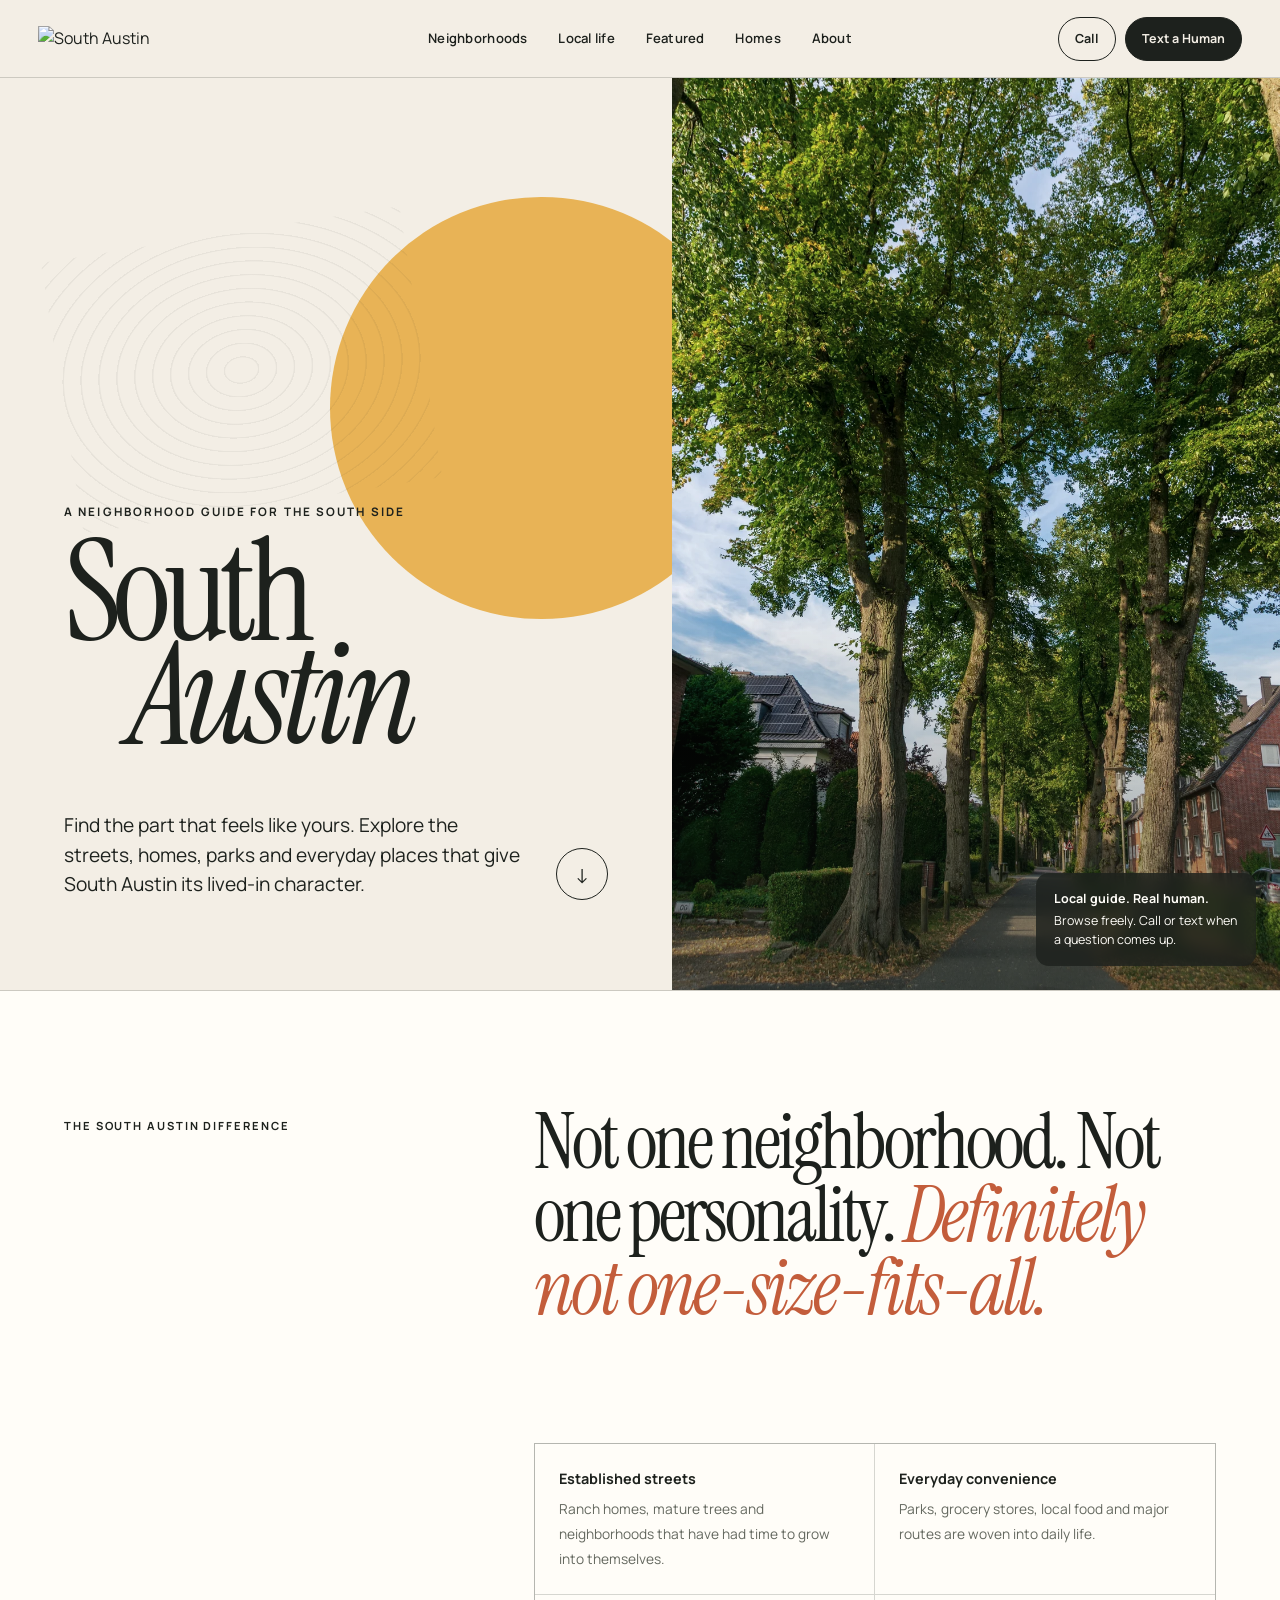
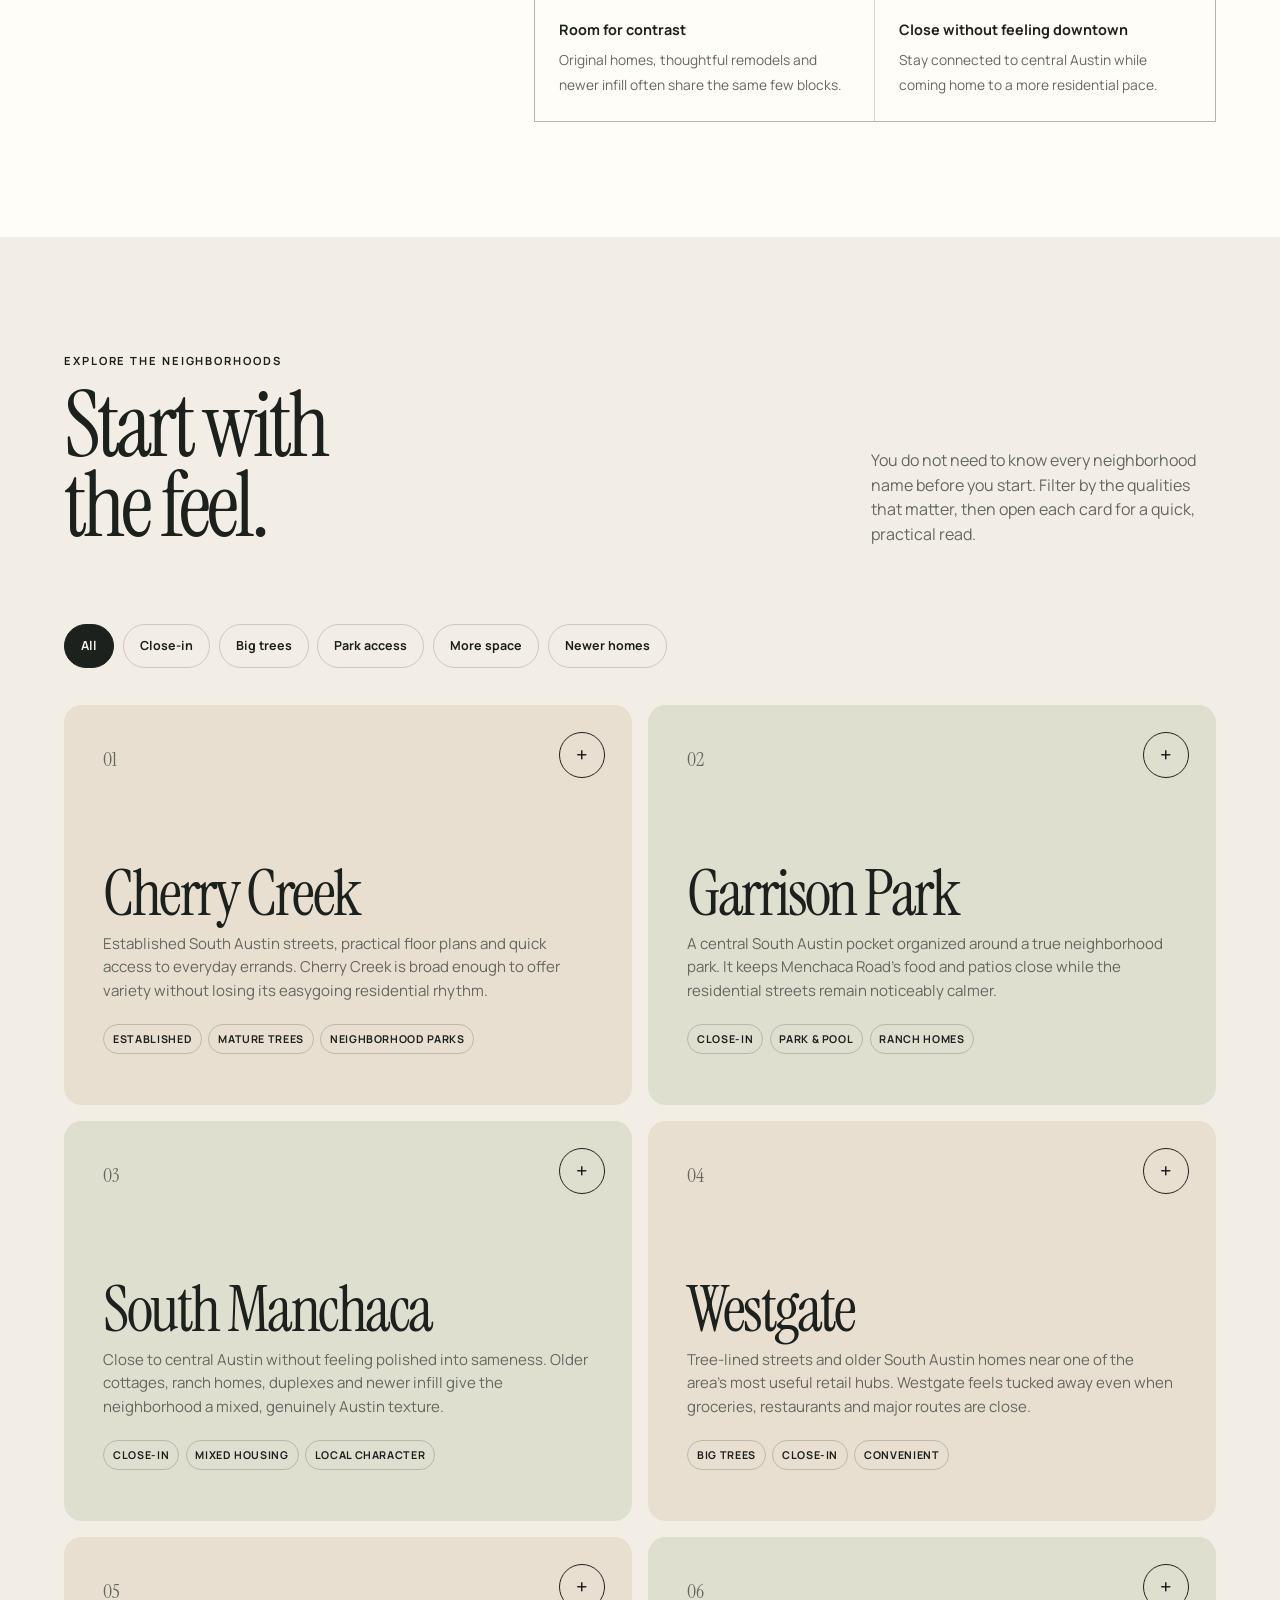
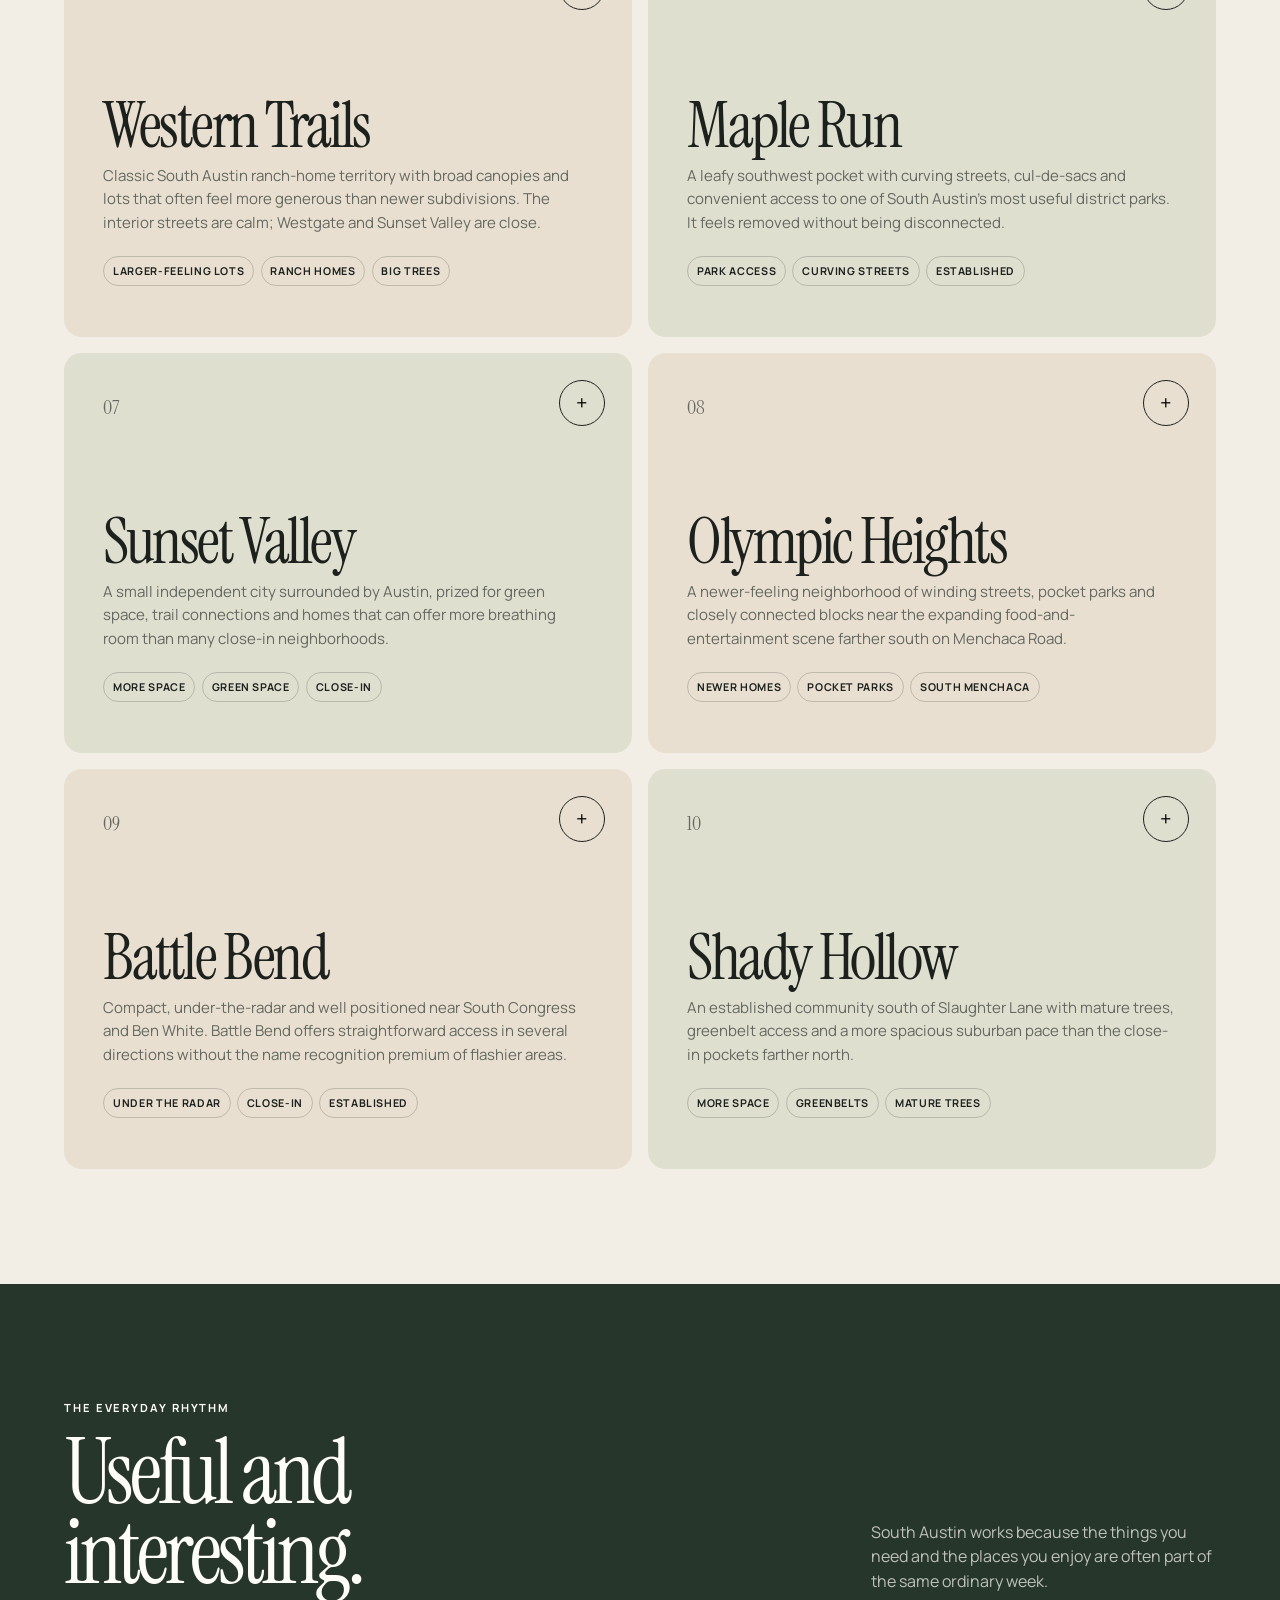
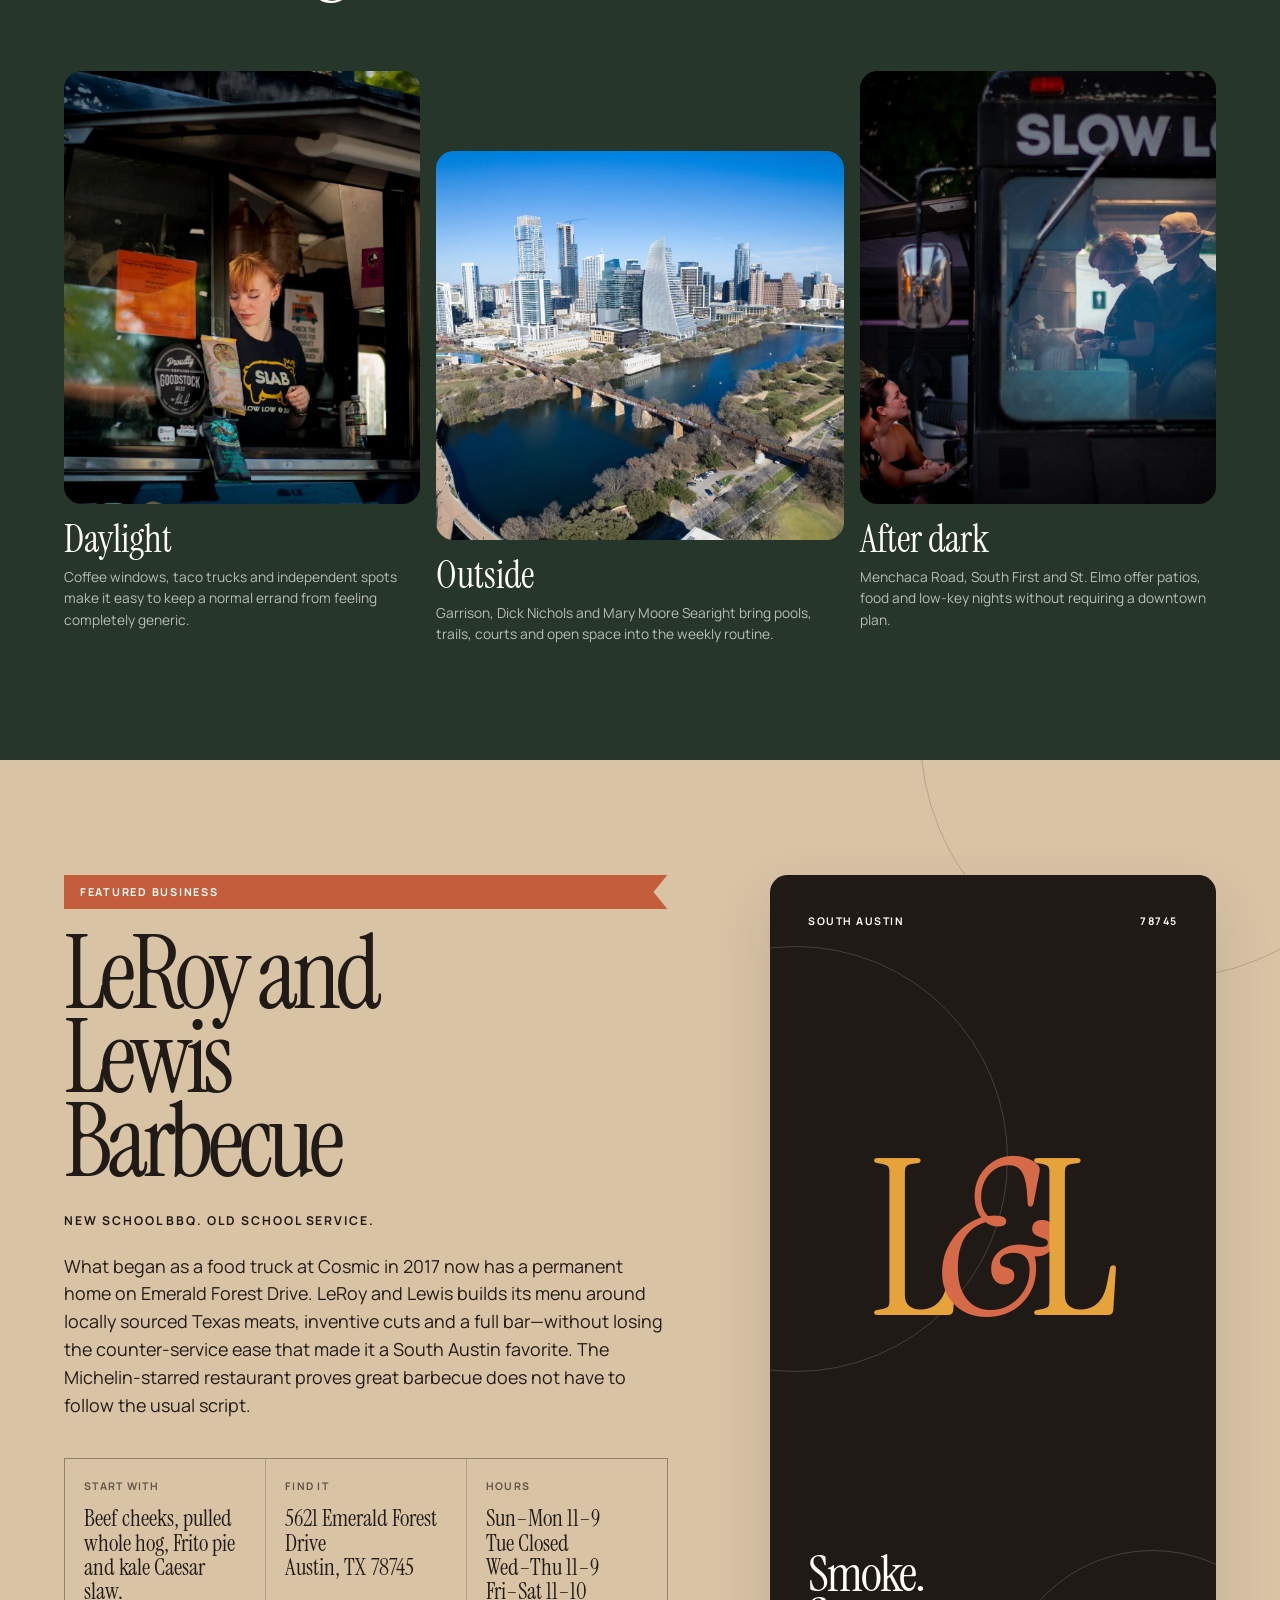
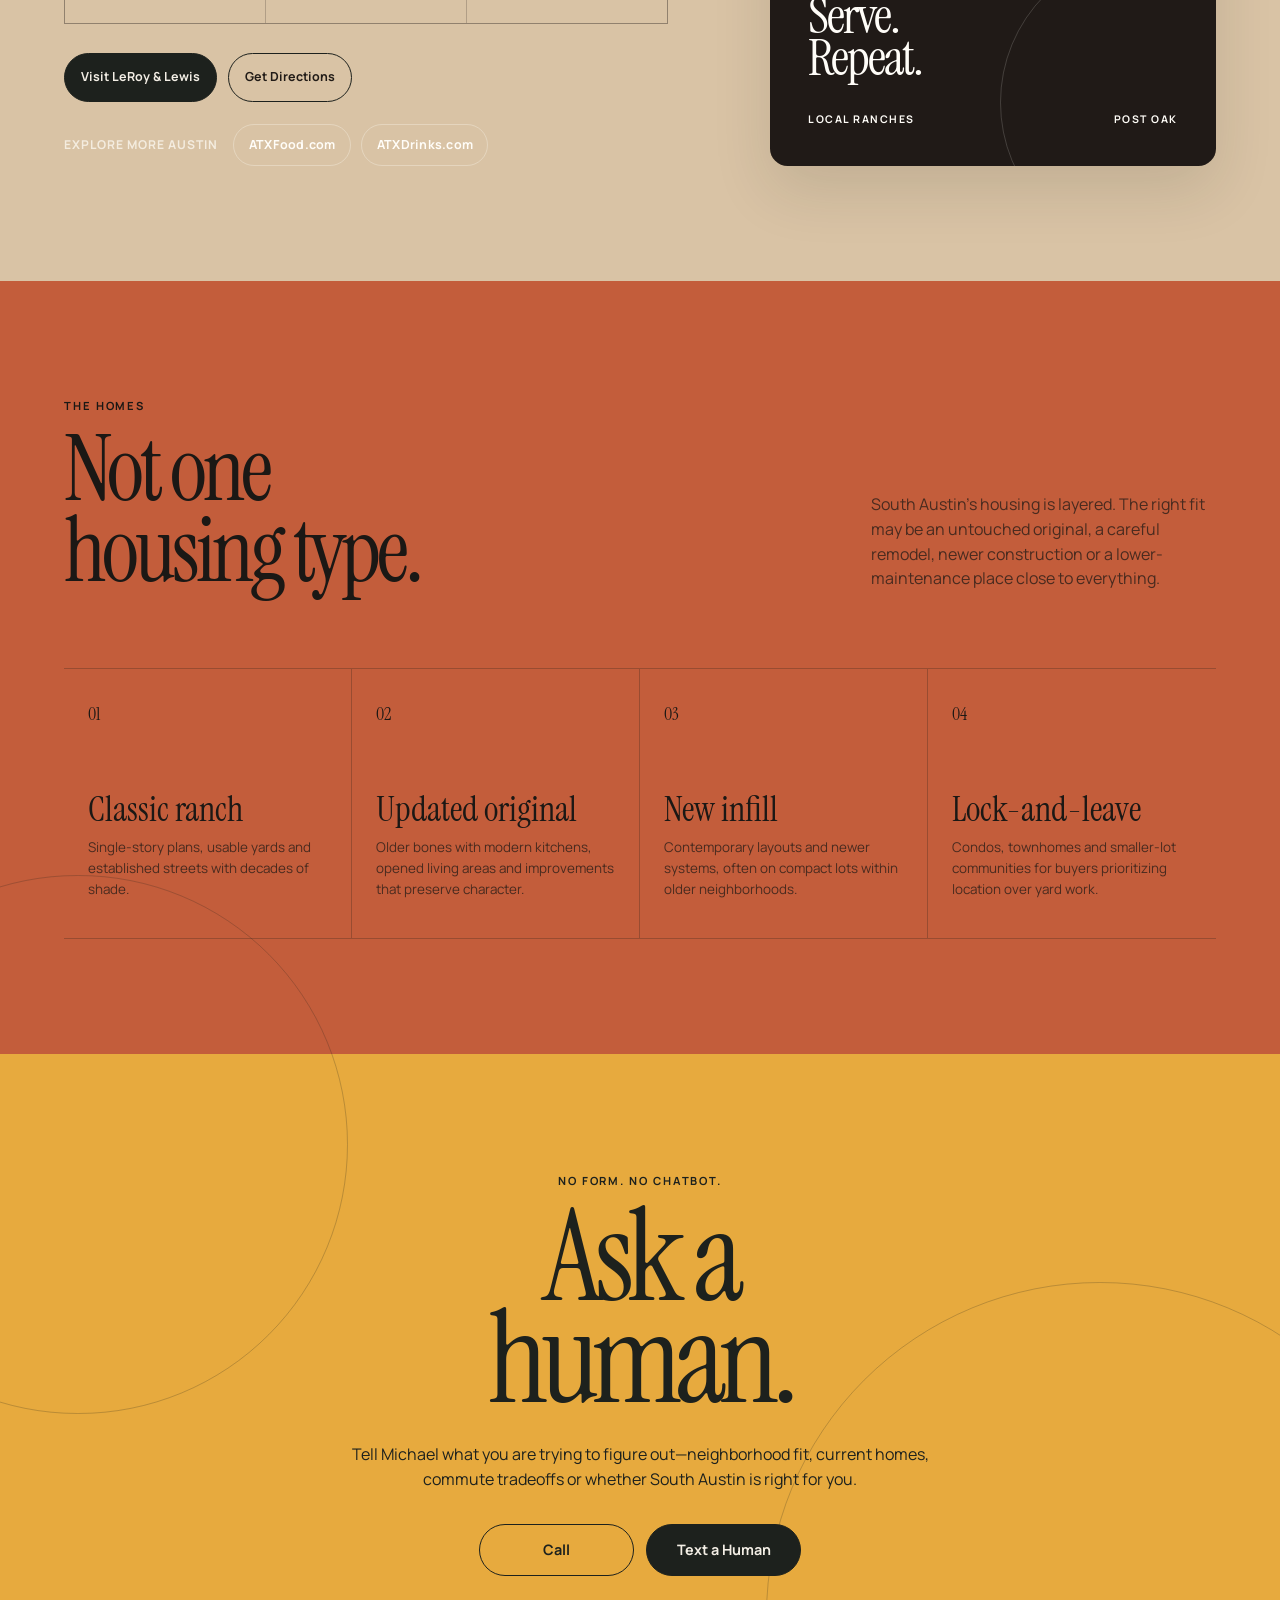
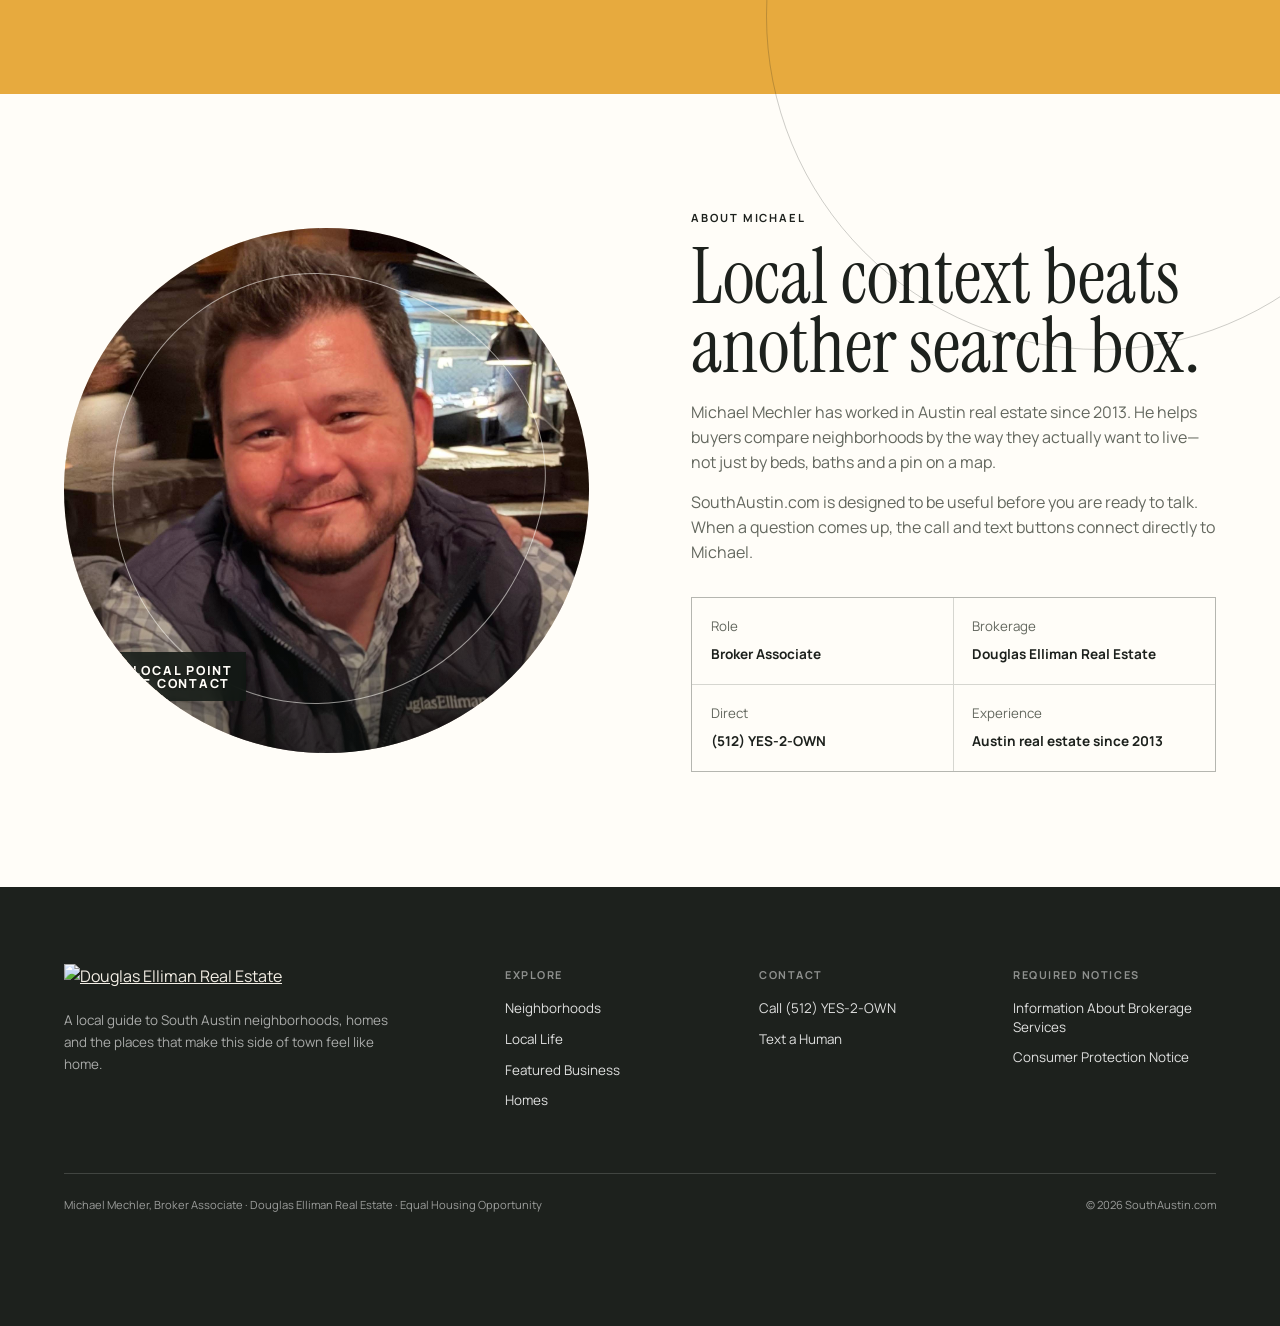
==== index.html @ dfe58096 "Add files via upload" ====
<!doctype html>
<html lang="en">
<head>
  <meta charset="utf-8">
  <meta name="viewport" content="width=device-width, initial-scale=1">
  <title>South Austin Neighborhood Guide | SouthAustin.com</title>
  <meta name="description" content="Explore South Austin neighborhoods, parks, homes and everyday local life. Call or text a real Austin real estate professional—no contact form required.">
  <meta name="theme-color" content="#f3eee5">
  <meta property="og:title" content="South Austin — Find the part that feels like yours">
  <meta property="og:description" content="A local guide to South Austin neighborhoods, homes, parks, patios and everyday places.">
  <meta property="og:type" content="website">
  <meta property="og:url" content="https://southaustin.com/">
  <link rel="preconnect" href="https://fonts.googleapis.com">
  <link rel="preconnect" href="https://fonts.gstatic.com" crossorigin>
  <link href="https://fonts.googleapis.com/css2?family=Instrument+Serif:ital@0;1&family=Manrope:wght@400;500;600;700&display=swap" rel="stylesheet">
  <style>
    :root {
      --paper: #f3eee5;
      --paper-2: #e8dfd1;
      --ink: #1d211d;
      --muted: #64685f;
      --sage: #566753;
      --sage-dark: #26362b;
      --clay: #c35d3b;
      --sun: #e7aa3e;
      --line: rgba(29, 33, 29, .18);
      --white: #fffdf8;
      --serif: "Instrument Serif", Georgia, serif;
      --sans: "Manrope", Arial, sans-serif;
      --radius: 1.1rem;
      --shadow: 0 24px 60px rgba(25, 30, 24, .12);
    }

    * { box-sizing: border-box; }
    html { scroll-behavior: smooth; }
    body {
      margin: 0;
      color: var(--ink);
      background: var(--paper);
      font-family: var(--sans);
      line-height: 1.55;
      -webkit-font-smoothing: antialiased;
      text-rendering: optimizeLegibility;
    }
    body.menu-open { overflow: hidden; }
    img { display: block; width: 100%; }
    a { color: inherit; }
    button, a { -webkit-tap-highlight-color: transparent; }
    button { font: inherit; }
    :focus-visible { outline: 3px solid var(--sun); outline-offset: 4px; }

    .skip-link {
      position: fixed;
      left: 1rem;
      top: -4rem;
      z-index: 1000;
      padding: .8rem 1rem;
      background: var(--ink);
      color: white;
      border-radius: .5rem;
      transition: top .2s ease;
    }
    .skip-link:focus { top: 1rem; }

    .site-header {
      position: fixed;
      inset: 0 0 auto 0;
      z-index: 100;
      display: grid;
      grid-template-columns: 1fr auto 1fr;
      align-items: center;
      min-height: 78px;
      padding: 0 clamp(1rem, 3vw, 3rem);
      background: rgba(243, 238, 229, .9);
      border-bottom: 1px solid var(--line);
      backdrop-filter: blur(15px);
    }
    .brand {
      display: inline-flex;
      align-items: center;
      width: max-content;
      text-decoration: none;
    }
    .brand-logo {
      display: block;
      width: clamp(145px, 14vw, 205px);
      height: auto;
      object-fit: contain;
    }
    .main-nav {
      display: flex;
      gap: clamp(1.1rem, 2.4vw, 2.4rem);
      justify-content: center;
    }
    .main-nav a {
      font-size: .82rem;
      font-weight: 600;
      text-decoration: none;
      letter-spacing: .02em;
      position: relative;
    }
    .main-nav a::after {
      content: "";
      position: absolute;
      left: 0;
      right: 100%;
      bottom: -.38rem;
      height: 1px;
      background: currentColor;
      transition: right .25s ease;
    }
    .main-nav a:hover::after { right: 0; }
    .header-actions {
      display: flex;
      justify-content: flex-end;
      gap: .55rem;
    }
    .action-link {
      display: inline-flex;
      align-items: center;
      justify-content: center;
      min-height: 44px;
      padding: .68rem 1rem;
      border: 1px solid var(--ink);
      border-radius: 999px;
      text-decoration: none;
      font-size: .78rem;
      font-weight: 700;
      white-space: nowrap;
      transition: transform .2s ease, background .2s ease, color .2s ease;
    }
    .action-link:hover { transform: translateY(-2px); }
    .action-link.primary { background: var(--ink); color: var(--paper); }
    .action-link.primary:hover { background: var(--sage-dark); }
    .menu-toggle {
      display: none;
      width: 46px;
      height: 46px;
      padding: 0;
      border: 1px solid var(--line);
      border-radius: 50%;
      background: transparent;
      cursor: pointer;
    }
    .menu-toggle span,
    .menu-toggle span::before,
    .menu-toggle span::after {
      content: "";
      display: block;
      width: 18px;
      height: 1.5px;
      background: var(--ink);
      margin: auto;
      transition: transform .25s ease, opacity .25s ease;
    }
    .menu-toggle span::before { transform: translateY(-6px); }
    .menu-toggle span::after { transform: translateY(4.5px); }
    .menu-toggle[aria-expanded="true"] span { background: transparent; }
    .menu-toggle[aria-expanded="true"] span::before { transform: translateY(0) rotate(45deg); }
    .menu-toggle[aria-expanded="true"] span::after { transform: translateY(-1.5px) rotate(-45deg); }

    main { overflow: clip; }
    .hero {
      min-height: 100vh;
      padding-top: 78px;
      display: grid;
      grid-template-columns: minmax(0, 1.05fr) minmax(360px, .95fr);
      border-bottom: 1px solid var(--line);
    }
    .hero-copy {
      position: relative;
      display: flex;
      flex-direction: column;
      justify-content: flex-end;
      padding: clamp(7rem, 13vh, 10rem) clamp(1.25rem, 5vw, 6.5rem) clamp(3rem, 7vw, 6rem);
      isolation: isolate;
    }
    .hero-copy::before {
      content: "";
      position: absolute;
      z-index: -1;
      width: clamp(240px, 33vw, 500px);
      aspect-ratio: 1;
      border-radius: 50%;
      background: var(--sun);
      opacity: .85;
      top: 13%;
      right: -12%;
    }
    .hero-copy::after {
      content: "";
      position: absolute;
      z-index: -1;
      inset: 17% auto auto 9%;
      width: 54%;
      height: 30%;
      background-image: repeating-radial-gradient(ellipse at 50% 50%, transparent 0 16px, rgba(29,33,29,.12) 17px 18px);
      opacity: .45;
      transform: rotate(-9deg);
    }
    .eyebrow {
      margin: 0 0 1.3rem;
      font-size: .73rem;
      font-weight: 700;
      letter-spacing: .18em;
      text-transform: uppercase;
    }
    .hero h1 {
      margin: 0;
      font-family: var(--serif);
      font-size: clamp(5.2rem, 11vw, 11rem);
      font-weight: 400;
      line-height: .73;
      letter-spacing: -.055em;
      max-width: 7ch;
    }
    .hero h1 em {
      display: block;
      font-weight: 400;
      margin-left: .46em;
    }
    .hero-intro {
      display: grid;
      grid-template-columns: 1fr auto;
      gap: 2rem;
      align-items: end;
      margin-top: clamp(3rem, 7vh, 5.5rem);
      max-width: 720px;
    }
    .hero-intro p {
      margin: 0;
      max-width: 520px;
      font-size: clamp(1rem, 1.5vw, 1.22rem);
    }
    .scroll-cue {
      width: 52px;
      aspect-ratio: 1;
      border: 1px solid var(--ink);
      border-radius: 50%;
      display: grid;
      place-items: center;
      text-decoration: none;
      font-size: 1.25rem;
      transition: transform .2s ease, background .2s ease;
    }
    .scroll-cue:hover { transform: translateY(4px); background: var(--white); }
    .hero-image {
      position: relative;
      min-height: 720px;
      overflow: hidden;
      background: var(--sage-dark);
    }
    .hero-image img {
      height: 100%;
      object-fit: cover;
      object-position: center 45%;
      filter: saturate(.78) contrast(1.02);
    }
    .hero-image::after {
      content: "";
      position: absolute;
      inset: 0;
      background: linear-gradient(to top, rgba(16, 25, 18, .45), transparent 45%);
      pointer-events: none;
    }
    .photo-note {
      position: absolute;
      z-index: 2;
      right: 1.5rem;
      bottom: 1.5rem;
      max-width: 220px;
      padding: 1rem 1.15rem;
      color: var(--white);
      background: rgba(29, 33, 29, .8);
      backdrop-filter: blur(8px);
      border-radius: .8rem;
      font-size: .78rem;
    }
    .photo-note strong { display: block; margin-bottom: .15rem; }

    .section {
      padding: clamp(5rem, 9vw, 10rem) clamp(1.2rem, 5vw, 6.5rem);
    }
    .section-head {
      display: grid;
      grid-template-columns: minmax(0, 1.35fr) minmax(260px, .65fr);
      gap: clamp(2rem, 7vw, 8rem);
      align-items: end;
      margin-bottom: clamp(3rem, 6vw, 5.5rem);
    }
    .section-kicker {
      display: block;
      margin-bottom: 1rem;
      font-size: .7rem;
      font-weight: 700;
      letter-spacing: .17em;
      text-transform: uppercase;
    }
    .section-title {
      margin: 0;
      font-family: var(--serif);
      font-size: clamp(3.5rem, 7vw, 7.3rem);
      font-weight: 400;
      line-height: .9;
      letter-spacing: -.045em;
    }
    .section-copy { margin: 0; max-width: 540px; font-size: 1rem; color: var(--muted); }

    .intro-statement {
      display: grid;
      grid-template-columns: minmax(0, .7fr) minmax(0, 1.3fr);
      gap: clamp(2rem, 8vw, 10rem);
      align-items: start;
      background: var(--white);
    }
    .intro-statement .section-kicker { position: sticky; top: 110px; }
    .intro-statement blockquote {
      margin: 0;
      font-family: var(--serif);
      font-size: clamp(3rem, 6vw, 6.7rem);
      line-height: .95;
      letter-spacing: -.04em;
    }
    .intro-statement blockquote em { color: var(--clay); }
    .intro-detail {
      grid-column: 2;
      display: grid;
      grid-template-columns: repeat(2, minmax(0, 1fr));
      gap: 1px;
      background: var(--line);
      border: 1px solid var(--line);
      margin-top: 1rem;
    }
    .intro-detail div { background: var(--white); padding: 1.5rem; }
    .intro-detail strong { display: block; margin-bottom: .35rem; font-size: .9rem; }
    .intro-detail span { color: var(--muted); font-size: .86rem; }

    .filters {
      display: flex;
      flex-wrap: wrap;
      gap: .55rem;
      margin: 0 0 2.3rem;
    }
    .filter-button {
      border: 1px solid var(--line);
      background: transparent;
      border-radius: 999px;
      padding: .72rem 1rem;
      color: var(--ink);
      font-size: .78rem;
      font-weight: 700;
      cursor: pointer;
      transition: background .2s ease, color .2s ease, border-color .2s ease;
    }
    .filter-button:hover,
    .filter-button.is-active { background: var(--ink); color: var(--paper); border-color: var(--ink); }

    .neighborhood-grid {
      display: grid;
      grid-template-columns: repeat(2, minmax(0, 1fr));
      gap: 1rem;
    }
    .neighborhood-card {
      position: relative;
      min-height: 400px;
      padding: clamp(1.6rem, 3vw, 2.8rem);
      background: var(--paper-2);
      border: 1px solid transparent;
      border-radius: var(--radius);
      transition: transform .25s ease, box-shadow .25s ease, opacity .25s ease;
      overflow: hidden;
    }
    .neighborhood-card:nth-child(4n + 2),
    .neighborhood-card:nth-child(4n + 3) { background: #dfdfd0; }
    .neighborhood-card:hover { transform: translateY(-4px); box-shadow: var(--shadow); }
    .neighborhood-card[hidden] { display: none; }
    .card-number {
      font-family: var(--serif);
      font-size: 1.25rem;
      color: var(--muted);
    }
    .card-title {
      margin: clamp(3.5rem, 7vw, 6.5rem) 0 .6rem;
      font-family: var(--serif);
      font-size: clamp(2.8rem, 5vw, 5.2rem);
      font-weight: 400;
      line-height: .9;
      letter-spacing: -.04em;
    }
    .card-deck { margin: 0; max-width: 560px; color: var(--muted); font-size: .94rem; }
    .card-tags {
      display: flex;
      flex-wrap: wrap;
      gap: .4rem;
      margin-top: 1.4rem;
    }
    .card-tag {
      display: inline-block;
      padding: .35rem .55rem;
      border: 1px solid rgba(29,33,29,.2);
      border-radius: 999px;
      font-size: .67rem;
      font-weight: 700;
      text-transform: uppercase;
      letter-spacing: .06em;
    }
    .card-toggle {
      position: absolute;
      top: 1.6rem;
      right: 1.6rem;
      width: 46px;
      height: 46px;
      border: 1px solid var(--ink);
      border-radius: 50%;
      background: transparent;
      cursor: pointer;
      font-size: 1.25rem;
      transition: transform .25s ease, background .2s ease, color .2s ease;
    }
    .card-toggle:hover { background: var(--ink); color: var(--paper); }
    .neighborhood-card.is-open .card-toggle { transform: rotate(45deg); }
    .card-details {
      display: grid;
      grid-template-rows: 0fr;
      transition: grid-template-rows .35s ease;
    }
    .neighborhood-card.is-open .card-details { grid-template-rows: 1fr; }
    .card-details-inner { overflow: hidden; }
    .detail-grid {
      display: grid;
      grid-template-columns: repeat(3, 1fr);
      gap: 1rem;
      border-top: 1px solid var(--line);
      margin-top: 1.7rem;
      padding-top: 1.4rem;
    }
    .detail-grid h4 { margin: 0 0 .4rem; font-size: .72rem; letter-spacing: .1em; text-transform: uppercase; }
    .detail-grid p { margin: 0; color: var(--muted); font-size: .82rem; }

    .life-section {
      background: var(--sage-dark);
      color: var(--white);
    }
    .life-section .section-copy { color: rgba(255,253,248,.7); }
    .life-grid {
      display: grid;
      grid-template-columns: 1fr 1.15fr 1fr;
      gap: 1rem;
      align-items: start;
    }
    .life-card { margin: 0; }
    .life-card:nth-child(2) { margin-top: 5rem; }
    .life-image {
      overflow: hidden;
      border-radius: var(--radius);
      aspect-ratio: .82;
      background: #111;
    }
    .life-card:nth-child(2) .life-image { aspect-ratio: 1.05; }
    .life-image img { height: 100%; object-fit: cover; transition: transform .8s cubic-bezier(.2,.8,.2,1); }
    .life-card:hover img { transform: scale(1.035); }
    .life-card figcaption { padding-top: 1rem; }
    .life-card h3 {
      margin: 0 0 .45rem;
      font-family: var(--serif);
      font-size: clamp(2rem, 3vw, 3.3rem);
      font-weight: 400;
      line-height: 1;
    }
    .life-card p { margin: 0; color: rgba(255,253,248,.68); font-size: .86rem; }


    .business-spotlight {
      position: relative;
      overflow: hidden;
      background: #d9c3a5;
      color: #211b17;
    }
    .business-spotlight::before {
      content: "";
      position: absolute;
      width: clamp(260px, 38vw, 560px);
      aspect-ratio: 1;
      right: -10%;
      top: -24%;
      border: 1px solid rgba(33,27,23,.18);
      border-radius: 50%;
      pointer-events: none;
    }
    .spotlight-layout {
      position: relative;
      display: grid;
      grid-template-columns: minmax(0, 1.15fr) minmax(320px, .85fr);
      gap: clamp(3rem, 8vw, 9rem);
      align-items: stretch;
    }
    .spotlight-copy {
      display: flex;
      flex-direction: column;
      justify-content: center;
    }
    .featured-ribbon {
      position: relative;
      display: inline-flex;
      align-items: center;
      min-height: 34px;
      margin-bottom: 1.4rem;
      padding: .55rem 2.2rem .55rem 1rem;
      background: var(--clay);
      color: var(--white);
      clip-path: polygon(0 0, 100% 0, calc(100% - 14px) 50%, 100% 100%, 0 100%);
      font-size: .68rem;
      font-weight: 700;
      letter-spacing: .16em;
      text-transform: uppercase;
    }
    .spotlight-title {
      margin: 0;
      max-width: 8ch;
      font-family: var(--serif);
      font-size: clamp(4.2rem, 8vw, 8.5rem);
      font-weight: 400;
      line-height: .82;
      letter-spacing: -.055em;
    }
    .spotlight-tagline {
      margin: 1.8rem 0 0;
      font-size: .76rem;
      font-weight: 700;
      letter-spacing: .16em;
      text-transform: uppercase;
    }
    .spotlight-description {
      max-width: 690px;
      margin: 1.35rem 0 0;
      font-size: clamp(1rem, 1.4vw, 1.15rem);
    }
    .spotlight-facts {
      display: grid;
      grid-template-columns: repeat(3, minmax(0, 1fr));
      gap: 1px;
      margin-top: 2.4rem;
      border: 1px solid rgba(33,27,23,.22);
      background: rgba(33,27,23,.22);
    }
    .spotlight-fact {
      min-height: 150px;
      padding: 1.2rem;
      background: #d9c3a5;
    }
    .spotlight-fact small {
      display: block;
      margin-bottom: .75rem;
      font-size: .66rem;
      font-weight: 700;
      letter-spacing: .12em;
      text-transform: uppercase;
      opacity: .65;
    }
    .spotlight-fact strong {
      display: block;
      font-family: var(--serif);
      font-size: 1.45rem;
      font-weight: 400;
      line-height: 1.05;
    }
    .spotlight-actions {
      display: flex;
      flex-wrap: wrap;
      gap: .7rem;
      margin-top: 1.8rem;
    }
    .spotlight-actions .action-link { min-height: 49px; }
    .local-guide-links {
      display: flex;
      flex-wrap: wrap;
      align-items: center;
      gap: .65rem 1rem;
      margin: 1.4rem 0 0;
      color: rgba(255,253,248,.7);
      font-size: .76rem;
    }
    .local-guide-links > span {
      font-weight: 700;
      letter-spacing: .08em;
      text-transform: uppercase;
    }
    .local-guide-text-links {
      display: flex;
      flex-wrap: wrap;
      align-items: center;
      gap: .65rem;
    }
    .local-guide-text-links a {
      display: inline-flex;
      align-items: center;
      min-height: 42px;
      padding: .65rem .9rem;
      border: 1px solid rgba(255,253,248,.3);
      border-radius: 999px;
      color: var(--white);
      text-decoration: none;
      font-size: .78rem;
      font-weight: 700;
      letter-spacing: .02em;
      transition: background .2s ease, border-color .2s ease, transform .2s ease;
    }
    .local-guide-text-links a:hover {
      background: rgba(255,253,248,.1);
      border-color: rgba(255,253,248,.65);
      transform: translateY(-2px);
    }
    .spotlight-poster {
      position: relative;
      isolation: isolate;
      min-height: 610px;
      padding: clamp(1.7rem, 3vw, 3rem);
      display: flex;
      flex-direction: column;
      justify-content: space-between;
      overflow: hidden;
      border-radius: var(--radius);
      background: #201a17;
      color: var(--white);
      box-shadow: var(--shadow);
    }
    .spotlight-poster::before,
    .spotlight-poster::after {
      content: "";
      position: absolute;
      z-index: -1;
      border: 1px solid rgba(255,253,248,.16);
      border-radius: 50%;
    }
    .spotlight-poster::before {
      width: 95%;
      aspect-ratio: 1;
      left: -42%;
      top: 8%;
    }
    .spotlight-poster::after {
      width: 68%;
      aspect-ratio: 1;
      right: -20%;
      bottom: -10%;
    }
    .poster-topline,
    .poster-bottomline {
      display: flex;
      justify-content: space-between;
      gap: 1rem;
      font-size: .66rem;
      font-weight: 700;
      letter-spacing: .14em;
      text-transform: uppercase;
    }
    .poster-mark {
      margin: auto 0;
      font-family: var(--serif);
      font-size: clamp(9rem, 17vw, 17rem);
      font-weight: 400;
      line-height: .58;
      letter-spacing: -.1em;
      text-align: center;
      color: #e6a33b;
      transform: translateX(-.04em);
    }
    .poster-mark span { color: #d66a48; font-style: italic; }
    .poster-saying {
      margin: 0;
      font-family: var(--serif);
      font-size: clamp(2.5rem, 4vw, 4.8rem);
      line-height: .82;
      letter-spacing: -.04em;
    }
    .poster-bottomline {
      margin-top: 2rem;
    }

    .homes-section { background: var(--clay); color: #1b1815; }
    .homes-section .section-copy { color: rgba(27,24,21,.72); }
    .home-types {
      display: grid;
      grid-template-columns: repeat(4, minmax(0, 1fr));
      border-top: 1px solid rgba(27,24,21,.25);
      border-bottom: 1px solid rgba(27,24,21,.25);
    }
    .home-type {
      padding: 2rem 1.5rem 2.4rem;
      border-right: 1px solid rgba(27,24,21,.25);
    }
    .home-type:last-child { border-right: 0; }
    .home-type span { font-family: var(--serif); font-size: 1.1rem; }
    .home-type h3 { margin: 4rem 0 .6rem; font-family: var(--serif); font-size: 2.2rem; font-weight: 400; line-height: 1; }
    .home-type p { margin: 0; font-size: .84rem; color: rgba(27,24,21,.72); }

    .contact-panel {
      position: relative;
      background: var(--sun);
      min-height: 640px;
      display: grid;
      place-items: center;
      text-align: center;
      isolation: isolate;
    }
    .contact-panel::before,
    .contact-panel::after {
      content: "";
      position: absolute;
      z-index: -1;
      width: 42vw;
      aspect-ratio: 1;
      border: 1px solid rgba(29,33,29,.22);
      border-radius: 50%;
    }
    .contact-panel::before { left: -15vw; top: -14vw; }
    .contact-panel::after { right: -12vw; bottom: -20vw; width: 52vw; }
    .contact-content { max-width: 900px; padding: 5rem 1.2rem; }
    .contact-content h2 {
      margin: 0;
      font-family: var(--serif);
      font-size: clamp(4.6rem, 10vw, 10rem);
      font-weight: 400;
      line-height: .8;
      letter-spacing: -.055em;
    }
    .contact-content p { max-width: 620px; margin: 2rem auto 0; }
    .contact-actions {
      display: flex;
      justify-content: center;
      flex-wrap: wrap;
      gap: .8rem;
      margin-top: 2rem;
    }
    .contact-actions .action-link { min-width: 155px; min-height: 52px; font-size: .9rem; }

    .about-section {
      display: grid;
      grid-template-columns: 1fr 1fr;
      gap: clamp(3rem, 8vw, 9rem);
      align-items: center;
      background: var(--white);
    }
    .about-name {
      position: relative;
      aspect-ratio: 1;
      overflow: hidden;
      background: var(--paper-2);
      border-radius: 50%;
    }
    .about-name::before {
      content: "";
      position: absolute;
      z-index: 2;
      inset: 9%;
      border: 1px solid rgba(255,253,248,.55);
      border-radius: 46% 54% 52% 48% / 48% 43% 57% 52%;
      transform: rotate(12deg);
      pointer-events: none;
    }
    .about-portrait {
      width: 100%;
      height: 100%;
      object-fit: cover;
      object-position: center top;
    }
    .about-name::after {
      content: "";
      position: absolute;
      inset: 0;
      background: linear-gradient(to top, rgba(17,24,19,.55), transparent 48%);
      pointer-events: none;
    }
    .about-name-label {
      position: absolute;
      z-index: 3;
      left: 10%;
      bottom: 10%;
      display: inline-block;
      padding: .72rem .82rem .68rem;
      color: var(--white);
      background: rgba(17, 24, 19, .86);
      border-left: 3px solid var(--sun);
      box-shadow: 0 8px 24px rgba(0, 0, 0, .22);
      backdrop-filter: blur(8px);
      -webkit-backdrop-filter: blur(8px);
      font-size: clamp(.68rem, 1vw, .78rem);
      font-weight: 800;
      line-height: 1.05;
      letter-spacing: .14em;
      text-transform: uppercase;
      text-shadow: 0 1px 2px rgba(0, 0, 0, .45);
    }
    .about-copy h2 { margin: 0 0 1.2rem; font-family: var(--serif); font-size: clamp(3.2rem, 6vw, 6rem); font-weight: 400; line-height: .9; }
    .about-copy p { max-width: 590px; color: var(--muted); }
    .about-meta {
      display: grid;
      grid-template-columns: repeat(2, minmax(0, 1fr));
      gap: 1px;
      background: var(--line);
      border: 1px solid var(--line);
      margin-top: 2rem;
    }
    .about-meta div { padding: 1.15rem; background: var(--white); }
    .about-meta small { display: block; color: var(--muted); margin-bottom: .25rem; }
    .about-meta strong { font-size: .85rem; }

    .site-footer {
      padding: clamp(3.5rem, 6vw, 6rem) clamp(1.2rem, 5vw, 6.5rem) 7rem;
      background: var(--ink);
      color: var(--paper);
    }
    .footer-main {
      display: grid;
      grid-template-columns: minmax(230px, 1.25fr) repeat(3, minmax(150px, .65fr));
      gap: clamp(2rem, 4vw, 5rem);
      align-items: start;
      padding-bottom: clamp(2.5rem, 5vw, 4rem);
    }
    .footer-brand {
      display: grid;
      gap: 1.25rem;
      align-content: start;
    }
    .footer-logo-link {
      display: inline-flex;
      width: min(245px, 100%);
    }
    .footer-logo {
      width: 100%;
      height: auto;
      object-fit: contain;
    }
    .footer-brand-copy {
      max-width: 330px;
      margin: 0;
      color: rgba(255,255,255,.62);
      font-size: .84rem;
      line-height: 1.65;
    }
    .footer-group h3 {
      margin: .15rem 0 1rem;
      color: rgba(255,255,255,.5);
      font-size: .68rem;
      font-weight: 700;
      letter-spacing: .14em;
      text-transform: uppercase;
    }
    .footer-group nav {
      display: grid;
      gap: .78rem;
    }
    .footer-group a {
      width: fit-content;
      color: rgba(255,255,255,.86);
      text-decoration: none;
      font-size: .84rem;
      line-height: 1.35;
    }
    .footer-group a:hover {
      color: white;
      text-decoration: underline;
      text-underline-offset: .25em;
    }
    .footer-bottom {
      display: flex;
      flex-wrap: wrap;
      justify-content: space-between;
      gap: .8rem 2rem;
      padding-top: 1.35rem;
      border-top: 1px solid rgba(255,255,255,.16);
      color: rgba(255,255,255,.56);
      font-size: .7rem;
      line-height: 1.6;
    }
    .footer-bottom p { margin: 0; }

    .mobile-actions { display: none; }

    @media (max-width: 1050px) {
      .site-header { grid-template-columns: 1fr auto; }
      .main-nav { display: none; }
      .header-actions { margin-left: auto; }
      .hero { grid-template-columns: 1fr 42%; }
      .hero h1 { font-size: clamp(5.5rem, 13vw, 9rem); }
      .life-grid { grid-template-columns: 1fr 1fr; }
      .life-card:nth-child(2) { margin-top: 0; }
      .life-card:last-child { grid-column: 1 / -1; width: 60%; justify-self: center; }
      .spotlight-layout { grid-template-columns: 1fr 40%; gap: 3rem; }
      .spotlight-facts { grid-template-columns: 1fr; }
      .spotlight-fact { min-height: auto; }
      .spotlight-poster { min-height: 540px; }
      .home-types { grid-template-columns: repeat(2, 1fr); }
      .home-type:nth-child(2) { border-right: 0; }
      .home-type:nth-child(-n+2) { border-bottom: 1px solid rgba(27,24,21,.25); }
    }

    @media (max-width: 980px) {
      .footer-main {
        grid-template-columns: repeat(2, minmax(0, 1fr));
      }
      .footer-brand { grid-column: 1 / -1; }
    }

    @media (max-width: 760px) {
      body { padding-bottom: 70px; }
      .site-header {
        min-height: 54px;
        height: 54px;
        padding: 0 .8rem 0 1rem;
      }
      .brand-logo {
        width: auto;
        max-width: 150px;
        max-height: 32px;
      }
      .header-actions { display: none; }
      .menu-toggle {
        display: block;
        width: 40px;
        height: 40px;
      }
      .main-nav {
        display: flex;
        position: fixed;
        z-index: 110;
        inset: 54px 0 0;
        height: calc(100dvh - 54px);
        flex-direction: column;
        justify-content: flex-start;
        align-items: stretch;
        gap: 0;
        padding: 1rem 1.2rem 2rem;
        overflow-y: auto;
        overscroll-behavior: contain;
        background: var(--paper);
        box-shadow: 0 18px 45px rgba(29,33,29,.18);
        transform: translateX(100%);
        visibility: hidden;
        pointer-events: none;
        transition: transform .3s ease, visibility 0s linear .3s;
      }
      .main-nav.is-open {
        transform: translateX(0);
        visibility: visible;
        pointer-events: auto;
        transition: transform .3s ease;
      }
      .main-nav a {
        padding: .95rem 0;
        border-bottom: 1px solid var(--line);
        font-family: var(--serif);
        font-size: clamp(1.9rem, 9vw, 2.35rem);
        line-height: 1;
        font-weight: 400;
      }
      .main-nav a::after { display: none; }
      .hero { display: flex; flex-direction: column; padding-top: 54px; }
      .hero-copy { min-height: 72vh; padding: 7rem 1.2rem 3rem; }
      .hero-copy::before { width: 270px; right: -90px; top: 15%; }
      .hero h1 { font-size: clamp(5.4rem, 24vw, 8rem); }
      .hero-intro { grid-template-columns: 1fr; gap: 1.5rem; }
      .scroll-cue { display: none; }
      .hero-image { min-height: 65vh; }
      .section { padding: 5.5rem 1.2rem; }
      .section-head,
      .intro-statement { grid-template-columns: 1fr; gap: 2rem; }
      .intro-statement .section-kicker { position: static; }
      .intro-detail { grid-column: 1; grid-template-columns: 1fr; }
      .neighborhood-grid { grid-template-columns: 1fr; }
      .neighborhood-card { min-height: 360px; }
      .card-title { margin-top: 4rem; }
      .detail-grid { grid-template-columns: 1fr; }
      .life-grid { grid-template-columns: 1fr; }
      .life-card:last-child { grid-column: auto; width: 100%; }
      .spotlight-layout { grid-template-columns: 1fr; }
      .spotlight-title { max-width: none; }
      .spotlight-poster { min-height: 440px; }
      .spotlight-facts { grid-template-columns: 1fr; }
      .life-image,
      .life-card:nth-child(2) .life-image { aspect-ratio: 1; }
      .home-types { grid-template-columns: 1fr; }
      .home-type { border-right: 0; border-bottom: 1px solid rgba(27,24,21,.25); }
      .home-type:last-child { border-bottom: 0; }
      .contact-panel { min-height: 550px; }
      .about-section { grid-template-columns: 1fr; }
      .footer-main { grid-template-columns: 1fr; gap: 2.2rem; }
      .footer-brand { grid-column: auto; }
      .footer-bottom { flex-direction: column; align-items: flex-start; }
      .local-guide-links { align-items: flex-start; }
      .about-name-label { left: 8%; bottom: 8%; font-size: .68rem; }
      .mobile-actions {
        position: fixed;
        z-index: 120;
        left: 0;
        right: 0;
        bottom: 0;
        display: grid;
        grid-template-columns: .8fr 1.2fr;
        gap: 1px;
        background: rgba(29,33,29,.28);
        padding: .5rem;
        backdrop-filter: blur(14px);
      }
      .mobile-actions .action-link { border-radius: .7rem; min-height: 52px; background: var(--paper); }
      .mobile-actions .action-link.primary { background: var(--ink); color: var(--paper); }
    }

    @media (prefers-reduced-motion: reduce) {
      html { scroll-behavior: auto; }
      *, *::before, *::after { transition-duration: .01ms !important; animation-duration: .01ms !important; animation-iteration-count: 1 !important; }
    }
  </style>
</head>
<body>
  <a class="skip-link" href="#main">Skip to content</a>

  <header class="site-header">
    <a class="brand" href="#top" aria-label="South Austin home">
      <img class="brand-logo" src="assets/south-austin-logo.png" alt="South Austin">
    </a>

    <nav class="main-nav" id="main-nav" aria-label="Primary navigation">
      <a href="#neighborhoods">Neighborhoods</a>
      <a href="#life">Local life</a>
      <a href="#featured-business">Featured</a>
      <a href="#homes">Homes</a>
      <a href="#about">About</a>
    </nav>

    <div class="header-actions" aria-label="Contact Michael">
      <a class="action-link" href="tel:+15129372696">Call</a>
      <a class="action-link primary" href="sms:+15129372696?body=Hi%20Michael%20%E2%80%94%20I%E2%80%99m%20on%20SouthAustin.com%20and%20want%20to%20learn%20more%20about%20South%20Austin.">Text a Human</a>
    </div>

    <button class="menu-toggle" type="button" aria-expanded="false" aria-controls="main-nav" aria-label="Open menu"><span aria-hidden="true"></span></button>
  </header>

  <main id="main">
    <section class="hero" id="top">
      <div class="hero-copy">
        <p class="eyebrow">A neighborhood guide for the south side</p>
        <h1>South <em>Austin</em></h1>
        <div class="hero-intro">
          <p>Find the part that feels like yours. Explore the streets, homes, parks and everyday places that give South Austin its lived-in character.</p>
          <a class="scroll-cue" href="#neighborhoods" aria-label="Explore neighborhoods">↓</a>
        </div>
      </div>
      <div class="hero-image">
        <img src="assets/canopy.webp" alt="A tree-canopied residential street">
        <div class="photo-note"><strong>Local guide. Real human.</strong>Browse freely. Call or text when a question comes up.</div>
      </div>
    </section>

    <section class="section intro-statement" aria-labelledby="intro-title">
      <p class="section-kicker">The South Austin difference</p>
      <blockquote id="intro-title">Not one neighborhood. Not one personality. <em>Definitely not one-size-fits-all.</em></blockquote>
      <div class="intro-detail">
        <div><strong>Established streets</strong><span>Ranch homes, mature trees and neighborhoods that have had time to grow into themselves.</span></div>
        <div><strong>Everyday convenience</strong><span>Parks, grocery stores, local food and major routes are woven into daily life.</span></div>
        <div><strong>Room for contrast</strong><span>Original homes, thoughtful remodels and newer infill often share the same few blocks.</span></div>
        <div><strong>Close without feeling downtown</strong><span>Stay connected to central Austin while coming home to a more residential pace.</span></div>
      </div>
    </section>

    <section class="section" id="neighborhoods" aria-labelledby="neighborhood-title">
      <div class="section-head">
        <div>
          <span class="section-kicker">Explore the neighborhoods</span>
          <h2 class="section-title" id="neighborhood-title">Start with<br>the feel.</h2>
        </div>
        <p class="section-copy">You do not need to know every neighborhood name before you start. Filter by the qualities that matter, then open each card for a quick, practical read.</p>
      </div>

      <div class="filters" role="group" aria-label="Filter neighborhoods">
        <button class="filter-button is-active" type="button" data-filter="all" aria-pressed="true">All</button>
        <button class="filter-button" type="button" data-filter="close-in" aria-pressed="false">Close-in</button>
        <button class="filter-button" type="button" data-filter="big-trees" aria-pressed="false">Big trees</button>
        <button class="filter-button" type="button" data-filter="parks" aria-pressed="false">Park access</button>
        <button class="filter-button" type="button" data-filter="more-space" aria-pressed="false">More space</button>
        <button class="filter-button" type="button" data-filter="newer" aria-pressed="false">Newer homes</button>
      </div>

      <div class="neighborhood-grid" aria-live="polite">
        <article class="neighborhood-card" data-tags="big-trees parks established">
          <span class="card-number">01</span>
          <button class="card-toggle" type="button" aria-expanded="false" aria-label="Show details for Cherry Creek">+</button>
          <h3 class="card-title">Cherry Creek</h3>
          <p class="card-deck">Established South Austin streets, practical floor plans and quick access to everyday errands. Cherry Creek is broad enough to offer variety without losing its easygoing residential rhythm.</p>
          <div class="card-tags"><span class="card-tag">Established</span><span class="card-tag">Mature trees</span><span class="card-tag">Neighborhood parks</span></div>
          <div class="card-details"><div class="card-details-inner"><div class="detail-grid">
            <div><h4>The feel</h4><p>Comfortable, familiar and unpretentious, with quiet interior streets away from the busier corridors.</p></div>
            <div><h4>Homes</h4><p>Mostly detached homes, including classic ranch plans, later additions and a steady mix of remodels.</p></div>
            <div><h4>Nearby</h4><p>Westgate, William Cannon, local shopping and Cherry Creek Neighborhood Park.</p></div>
          </div></div></div>
        </article>

        <article class="neighborhood-card" data-tags="close-in parks established big-trees">
          <span class="card-number">02</span>
          <button class="card-toggle" type="button" aria-expanded="false" aria-label="Show details for Garrison Park">+</button>
          <h3 class="card-title">Garrison Park</h3>
          <p class="card-deck">A central South Austin pocket organized around a true neighborhood park. It keeps Menchaca Road's food and patios close while the residential streets remain noticeably calmer.</p>
          <div class="card-tags"><span class="card-tag">Close-in</span><span class="card-tag">Park &amp; pool</span><span class="card-tag">Ranch homes</span></div>
          <div class="card-details"><div class="card-details-inner"><div class="detail-grid">
            <div><h4>The feel</h4><p>Active around the park, quieter a few blocks away and easy to settle into without much pretense.</p></div>
            <div><h4>Homes</h4><p>Established single-story homes, updated originals and selective infill on compact city lots.</p></div>
            <div><h4>Nearby</h4><p>Garrison District Park, Garrison Pool, a shared-use trail and Menchaca Road.</p></div>
          </div></div></div>
        </article>

        <article class="neighborhood-card" data-tags="close-in established infill">
          <span class="card-number">03</span>
          <button class="card-toggle" type="button" aria-expanded="false" aria-label="Show details for South Manchaca">+</button>
          <h3 class="card-title">South Manchaca</h3>
          <p class="card-deck">Close to central Austin without feeling polished into sameness. Older cottages, ranch homes, duplexes and newer infill give the neighborhood a mixed, genuinely Austin texture.</p>
          <div class="card-tags"><span class="card-tag">Close-in</span><span class="card-tag">Mixed housing</span><span class="card-tag">Local character</span></div>
          <div class="card-details"><div class="card-details-inner"><div class="detail-grid">
            <div><h4>The feel</h4><p>Residential, eclectic and connected, with a little more edge than the master-planned parts of town.</p></div>
            <div><h4>Homes</h4><p>Original smaller homes, expanded floor plans, duplexes and modern infill in the same general area.</p></div>
            <div><h4>Nearby</h4><p>South Lamar, Westgate, Stassney, Menchaca Road and quick routes toward downtown.</p></div>
          </div></div></div>
        </article>

        <article class="neighborhood-card" data-tags="close-in big-trees established">
          <span class="card-number">04</span>
          <button class="card-toggle" type="button" aria-expanded="false" aria-label="Show details for Westgate">+</button>
          <h3 class="card-title">Westgate</h3>
          <p class="card-deck">Tree-lined streets and older South Austin homes near one of the area's most useful retail hubs. Westgate feels tucked away even when groceries, restaurants and major routes are close.</p>
          <div class="card-tags"><span class="card-tag">Big trees</span><span class="card-tag">Close-in</span><span class="card-tag">Convenient</span></div>
          <div class="card-details"><div class="card-details-inner"><div class="detail-grid">
            <div><h4>The feel</h4><p>Quiet and established, with easy access to the parts of South Austin used in everyday life.</p></div>
            <div><h4>Homes</h4><p>Mid-century and later ranch homes, renovated originals and occasional newer construction.</p></div>
            <div><h4>Nearby</h4><p>Central Market Westgate, Sunset Valley retail, South Lamar and Ben White.</p></div>
          </div></div></div>
        </article>

        <article class="neighborhood-card" data-tags="big-trees more-space established close-in">
          <span class="card-number">05</span>
          <button class="card-toggle" type="button" aria-expanded="false" aria-label="Show details for Western Trails">+</button>
          <h3 class="card-title">Western Trails</h3>
          <p class="card-deck">Classic South Austin ranch-home territory with broad canopies and lots that often feel more generous than newer subdivisions. The interior streets are calm; Westgate and Sunset Valley are close.</p>
          <div class="card-tags"><span class="card-tag">Larger-feeling lots</span><span class="card-tag">Ranch homes</span><span class="card-tag">Big trees</span></div>
          <div class="card-details"><div class="card-details-inner"><div class="detail-grid">
            <div><h4>The feel</h4><p>Settled, shaded and residential, with the visual character many people picture when they think of older Austin.</p></div>
            <div><h4>Homes</h4><p>Predominantly detached ranch-style homes, including originals, careful remodels and expanded plans.</p></div>
            <div><h4>Nearby</h4><p>Westgate, Sunset Valley, Ben White and straightforward access toward central Austin.</p></div>
          </div></div></div>
        </article>

        <article class="neighborhood-card" data-tags="big-trees parks established">
          <span class="card-number">06</span>
          <button class="card-toggle" type="button" aria-expanded="false" aria-label="Show details for Maple Run">+</button>
          <h3 class="card-title">Maple Run</h3>
          <p class="card-deck">A leafy southwest pocket with curving streets, cul-de-sacs and convenient access to one of South Austin's most useful district parks. It feels removed without being disconnected.</p>
          <div class="card-tags"><span class="card-tag">Park access</span><span class="card-tag">Curving streets</span><span class="card-tag">Established</span></div>
          <div class="card-details"><div class="card-details-inner"><div class="detail-grid">
            <div><h4>The feel</h4><p>Relaxed and suburban in the best sense: less through-traffic, more shade and room for everyday routines.</p></div>
            <div><h4>Homes</h4><p>Detached homes with a mix of single- and two-story plans, garages and established landscaping.</p></div>
            <div><h4>Nearby</h4><p>Dick Nichols District Park, its pool and pickleball courts, plus Mopac and William Cannon.</p></div>
          </div></div></div>
        </article>

        <article class="neighborhood-card" data-tags="close-in more-space big-trees parks">
          <span class="card-number">07</span>
          <button class="card-toggle" type="button" aria-expanded="false" aria-label="Show details for Sunset Valley">+</button>
          <h3 class="card-title">Sunset Valley</h3>
          <p class="card-deck">A small independent city surrounded by Austin, prized for green space, trail connections and homes that can offer more breathing room than many close-in neighborhoods.</p>
          <div class="card-tags"><span class="card-tag">More space</span><span class="card-tag">Green space</span><span class="card-tag">Close-in</span></div>
          <div class="card-details"><div class="card-details-inner"><div class="detail-grid">
            <div><h4>The feel</h4><p>Low-key and spacious, with a distinctive identity despite being surrounded by the larger city.</p></div>
            <div><h4>Homes</h4><p>A limited and varied supply, including older homes, larger lots and properties with uncommon privacy.</p></div>
            <div><h4>Nearby</h4><p>Sunset Valley trails, Westgate shopping, Mopac and quick access to central South Austin.</p></div>
          </div></div></div>
        </article>

        <article class="neighborhood-card" data-tags="newer parks">
          <span class="card-number">08</span>
          <button class="card-toggle" type="button" aria-expanded="false" aria-label="Show details for Olympic Heights">+</button>
          <h3 class="card-title">Olympic Heights</h3>
          <p class="card-deck">A newer-feeling neighborhood of winding streets, pocket parks and closely connected blocks near the expanding food-and-entertainment scene farther south on Menchaca Road.</p>
          <div class="card-tags"><span class="card-tag">Newer homes</span><span class="card-tag">Pocket parks</span><span class="card-tag">South Menchaca</span></div>
          <div class="card-details"><div class="card-details-inner"><div class="detail-grid">
            <div><h4>The feel</h4><p>Friendly, organized and active, with sidewalks and small green spaces built into the neighborhood pattern.</p></div>
            <div><h4>Homes</h4><p>Mostly two-story detached homes with compact yards, garages and more contemporary floor plans.</p></div>
            <div><h4>Nearby</h4><p>Menchaca Road venues, Slaughter Lane, Mary Moore Searight Metropolitan Park and daily retail.</p></div>
          </div></div></div>
        </article>

        <article class="neighborhood-card" data-tags="close-in established">
          <span class="card-number">09</span>
          <button class="card-toggle" type="button" aria-expanded="false" aria-label="Show details for Battle Bend">+</button>
          <h3 class="card-title">Battle Bend</h3>
          <p class="card-deck">Compact, under-the-radar and well positioned near South Congress and Ben White. Battle Bend offers straightforward access in several directions without the name recognition premium of flashier areas.</p>
          <div class="card-tags"><span class="card-tag">Under the radar</span><span class="card-tag">Close-in</span><span class="card-tag">Established</span></div>
          <div class="card-details"><div class="card-details-inner"><div class="detail-grid">
            <div><h4>The feel</h4><p>Modest and practical, with a residential core close to active commercial corridors.</p></div>
            <div><h4>Homes</h4><p>Smaller detached homes, many with mid-century roots, plus remodels and gradual reinvestment.</p></div>
            <div><h4>Nearby</h4><p>South Congress, Ben White, St. Elmo and convenient routes toward downtown or the airport.</p></div>
          </div></div></div>
        </article>

        <article class="neighborhood-card" data-tags="more-space big-trees parks established">
          <span class="card-number">10</span>
          <button class="card-toggle" type="button" aria-expanded="false" aria-label="Show details for Shady Hollow">+</button>
          <h3 class="card-title">Shady Hollow</h3>
          <p class="card-deck">An established community south of Slaughter Lane with mature trees, greenbelt access and a more spacious suburban pace than the close-in pockets farther north.</p>
          <div class="card-tags"><span class="card-tag">More space</span><span class="card-tag">Greenbelts</span><span class="card-tag">Mature trees</span></div>
          <div class="card-details"><div class="card-details-inner"><div class="detail-grid">
            <div><h4>The feel</h4><p>Quiet, shaded and settled, with neighborhood amenities and less of the close-in urban texture.</p></div>
            <div><h4>Homes</h4><p>Detached homes on generally roomier lots, with a mix of one- and two-story plans.</p></div>
            <div><h4>Nearby</h4><p>Slaughter Lane, greenbelt trails, Mary Moore Searight and the south Menchaca corridor.</p></div>
          </div></div></div>
        </article>
      </div>
    </section>

    <section class="section life-section" id="life" aria-labelledby="life-title">
      <div class="section-head">
        <div>
          <span class="section-kicker">The everyday rhythm</span>
          <h2 class="section-title" id="life-title">Useful and<br>interesting.</h2>
        </div>
        <p class="section-copy">South Austin works because the things you need and the places you enjoy are often part of the same ordinary week.</p>
      </div>
      <div class="life-grid">
        <figure class="life-card">
          <div class="life-image"><img src="assets/foodtruck-day.webp" alt="A food truck vendor serving customers in Austin"></div>
          <figcaption><h3>Daylight</h3><p>Coffee windows, taco trucks and independent spots make it easy to keep a normal errand from feeling completely generic.</p></figcaption>
        </figure>
        <figure class="life-card">
          <div class="life-image"><img src="assets/austin-river.webp" alt="Austin skyline, river and green space viewed from above"></div>
          <figcaption><h3>Outside</h3><p>Garrison, Dick Nichols and Mary Moore Searight bring pools, trails, courts and open space into the weekly routine.</p></figcaption>
        </figure>
        <figure class="life-card">
          <div class="life-image"><img src="assets/foodtruck-night.webp" alt="Customers at an Austin food truck at night"></div>
          <figcaption><h3>After dark</h3><p>Menchaca Road, South First and St. Elmo offer patios, food and low-key nights without requiring a downtown plan.</p></figcaption>
        </figure>
      </div>
    </section>


    <section class="section business-spotlight" id="featured-business" aria-labelledby="featured-business-title">
      <div class="spotlight-layout">
        <div class="spotlight-copy">
          <span class="featured-ribbon">Featured Business</span>
          <h2 class="spotlight-title" id="featured-business-title">LeRoy and Lewis Barbecue</h2>
          <p class="spotlight-tagline">New School BBQ. Old School Service.</p>
          <p class="spotlight-description">What began as a food truck at Cosmic in 2017 now has a permanent home on Emerald Forest Drive. LeRoy and Lewis builds its menu around locally sourced Texas meats, inventive cuts and a full bar—without losing the counter-service ease that made it a South Austin favorite. The Michelin-starred restaurant proves great barbecue does not have to follow the usual script.</p>

          <div class="spotlight-facts" aria-label="LeRoy and Lewis details">
            <div class="spotlight-fact">
              <small>Start with</small>
              <strong>Beef cheeks, pulled whole hog, Frito pie and kale Caesar slaw.</strong>
            </div>
            <div class="spotlight-fact">
              <small>Find it</small>
              <strong>5621 Emerald Forest Drive<br>Austin, TX 78745</strong>
            </div>
            <div class="spotlight-fact">
              <small>Hours</small>
              <strong>Sun–Mon 11–9<br>Tue Closed<br>Wed–Thu 11–9<br>Fri–Sat 11–10</strong>
            </div>
          </div>

          <div class="spotlight-actions">
            <a class="action-link primary" href="https://leroyandlewisbbq.com/" target="_blank" rel="noopener">Visit LeRoy &amp; Lewis</a>
            <a class="action-link" href="https://www.google.com/maps/search/?api=1&amp;query=5621+Emerald+Forest+Dr+Austin+TX+78745" target="_blank" rel="noopener">Get Directions</a>
          </div>
          <div class="local-guide-links">
            <span>Explore more Austin</span>
            <div class="local-guide-text-links">
              <a href="https://atxfood.com/" target="_blank" rel="noopener">ATXFood.com</a>
              <a href="https://atxdrinks.com/" target="_blank" rel="noopener">ATXDrinks.com</a>
            </div>
          </div>
        </div>

        <div class="spotlight-poster" aria-hidden="true">
          <div class="poster-topline"><span>South Austin</span><span>78745</span></div>
          <div class="poster-mark">L<span>&amp;</span>L</div>
          <p class="poster-saying">Smoke.<br>Serve.<br>Repeat.</p>
          <div class="poster-bottomline"><span>Local ranches</span><span>Post oak</span></div>
        </div>
      </div>
    </section>

    <section class="section homes-section" id="homes" aria-labelledby="homes-title">
      <div class="section-head">
        <div>
          <span class="section-kicker">The homes</span>
          <h2 class="section-title" id="homes-title">Not one<br>housing type.</h2>
        </div>
        <p class="section-copy">South Austin's housing is layered. The right fit may be an untouched original, a careful remodel, newer construction or a lower-maintenance place close to everything.</p>
      </div>
      <div class="home-types">
        <article class="home-type"><span>01</span><h3>Classic ranch</h3><p>Single-story plans, usable yards and established streets with decades of shade.</p></article>
        <article class="home-type"><span>02</span><h3>Updated original</h3><p>Older bones with modern kitchens, opened living areas and improvements that preserve character.</p></article>
        <article class="home-type"><span>03</span><h3>New infill</h3><p>Contemporary layouts and newer systems, often on compact lots within older neighborhoods.</p></article>
        <article class="home-type"><span>04</span><h3>Lock-and-leave</h3><p>Condos, townhomes and smaller-lot communities for buyers prioritizing location over yard work.</p></article>
      </div>
    </section>

    <section class="contact-panel" aria-labelledby="contact-title">
      <div class="contact-content">
        <span class="section-kicker">No form. No chatbot.</span>
        <h2 id="contact-title">Ask a<br>human.</h2>
        <p>Tell Michael what you are trying to figure out—neighborhood fit, current homes, commute tradeoffs or whether South Austin is right for you.</p>
        <div class="contact-actions">
          <a class="action-link" href="tel:+15129372696">Call</a>
          <a class="action-link primary" href="sms:+15129372696?body=Hi%20Michael%20%E2%80%94%20I%E2%80%99m%20on%20SouthAustin.com%20and%20want%20to%20learn%20more%20about%20South%20Austin.">Text a Human</a>
        </div>
      </div>
    </section>

    <section class="section about-section" id="about" aria-labelledby="about-title">
      <div class="about-name">
        <img class="about-portrait" src="assets/michael-mechler.png" alt="Michael Mechler, Broker Associate">
        <span class="about-name-label">Local point<br>of contact</span>
      </div>
      <div class="about-copy">
        <span class="section-kicker">About Michael</span>
        <h2 id="about-title">Local context beats another search box.</h2>
        <p>Michael Mechler has worked in Austin real estate since 2013. He helps buyers compare neighborhoods by the way they actually want to live—not just by beds, baths and a pin on a map.</p>
        <p>SouthAustin.com is designed to be useful before you are ready to talk. When a question comes up, the call and text buttons connect directly to Michael.</p>
        <div class="about-meta">
          <div><small>Role</small><strong>Broker Associate</strong></div>
          <div><small>Brokerage</small><strong>Douglas Elliman Real Estate</strong></div>
          <div><small>Direct</small><strong>(512) YES-2-OWN</strong></div>
          <div><small>Experience</small><strong>Austin real estate since 2013</strong></div>
        </div>
      </div>
    </section>
  </main>

  <footer class="site-footer">
    <div class="footer-main">
      <div class="footer-brand">
        <a class="footer-logo-link" href="https://www.elliman.com/" target="_blank" rel="noopener" aria-label="Douglas Elliman Real Estate">
          <img class="footer-logo" src="assets/douglas-elliman-white.png" alt="Douglas Elliman Real Estate">
        </a>
        <p class="footer-brand-copy">A local guide to South Austin neighborhoods, homes and the places that make this side of town feel like home.</p>
      </div>

      <div class="footer-group">
        <h3>Explore</h3>
        <nav aria-label="Footer explore navigation">
          <a href="#neighborhoods">Neighborhoods</a>
          <a href="#life">Local Life</a>
          <a href="#featured-business">Featured Business</a>
          <a href="#homes">Homes</a>
        </nav>
      </div>

      <div class="footer-group">
        <h3>Contact</h3>
        <nav aria-label="Footer contact links">
          <a href="tel:+15129372696">Call (512) YES-2-OWN</a>
          <a href="sms:+15129372696?body=Hi%20Michael%20%E2%80%94%20I%E2%80%99m%20on%20SouthAustin.com%20and%20want%20to%20learn%20more%20about%20South%20Austin.">Text a Human</a>
        </nav>
      </div>

      <div class="footer-group">
        <h3>Required Notices</h3>
        <nav aria-label="Required real estate notices">
          <a href="https://southaustin.com/information-about-brokerage-services.pdf" target="_blank" rel="noopener">Information About Brokerage Services</a>
          <a href="https://southaustin.com/consumer-protection-notice.pdf" target="_blank" rel="noopener">Consumer Protection Notice</a>
        </nav>
      </div>
    </div>

    <div class="footer-bottom">
      <p>Michael Mechler, Broker Associate · Douglas Elliman Real Estate · Equal Housing Opportunity</p>
      <p>© <span id="current-year">2026</span> SouthAustin.com</p>
    </div>
  </footer>

  <div class="mobile-actions" aria-label="Contact Michael">
    <a class="action-link" href="tel:+15129372696">Call</a>
    <a class="action-link primary" href="sms:+15129372696?body=Hi%20Michael%20%E2%80%94%20I%E2%80%99m%20on%20SouthAustin.com%20and%20want%20to%20learn%20more%20about%20South%20Austin.">Text a Human</a>
  </div>

  <script>
    const currentYear = document.getElementById('current-year');
    if (currentYear) currentYear.textContent = new Date().getFullYear();

    const menuButton = document.querySelector('.menu-toggle');
    const nav = document.querySelector('.main-nav');

    menuButton.addEventListener('click', () => {
      const open = menuButton.getAttribute('aria-expanded') === 'true';
      menuButton.setAttribute('aria-expanded', String(!open));
      menuButton.setAttribute('aria-label', open ? 'Open menu' : 'Close menu');
      nav.classList.toggle('is-open', !open);
      document.body.classList.toggle('menu-open', !open);
    });

    nav.querySelectorAll('a').forEach(link => {
      link.addEventListener('click', () => {
        menuButton.setAttribute('aria-expanded', 'false');
        menuButton.setAttribute('aria-label', 'Open menu');
        nav.classList.remove('is-open');
        document.body.classList.remove('menu-open');
      });
    });

    const filterButtons = document.querySelectorAll('.filter-button');
    const cards = document.querySelectorAll('.neighborhood-card');

    filterButtons.forEach(button => {
      button.addEventListener('click', () => {
        const filter = button.dataset.filter;
        filterButtons.forEach(item => {
          const active = item === button;
          item.classList.toggle('is-active', active);
          item.setAttribute('aria-pressed', String(active));
        });
        cards.forEach(card => {
          const matches = filter === 'all' || card.dataset.tags.split(' ').includes(filter);
          card.hidden = !matches;
        });
      });
    });

    document.querySelectorAll('.card-toggle').forEach(button => {
      button.addEventListener('click', () => {
        const card = button.closest('.neighborhood-card');
        const open = card.classList.toggle('is-open');
        button.setAttribute('aria-expanded', String(open));
        button.setAttribute('aria-label', `${open ? 'Hide' : 'Show'} details for ${card.querySelector('.card-title').textContent}`);
      });
    });
  </script>
</body>
</html>
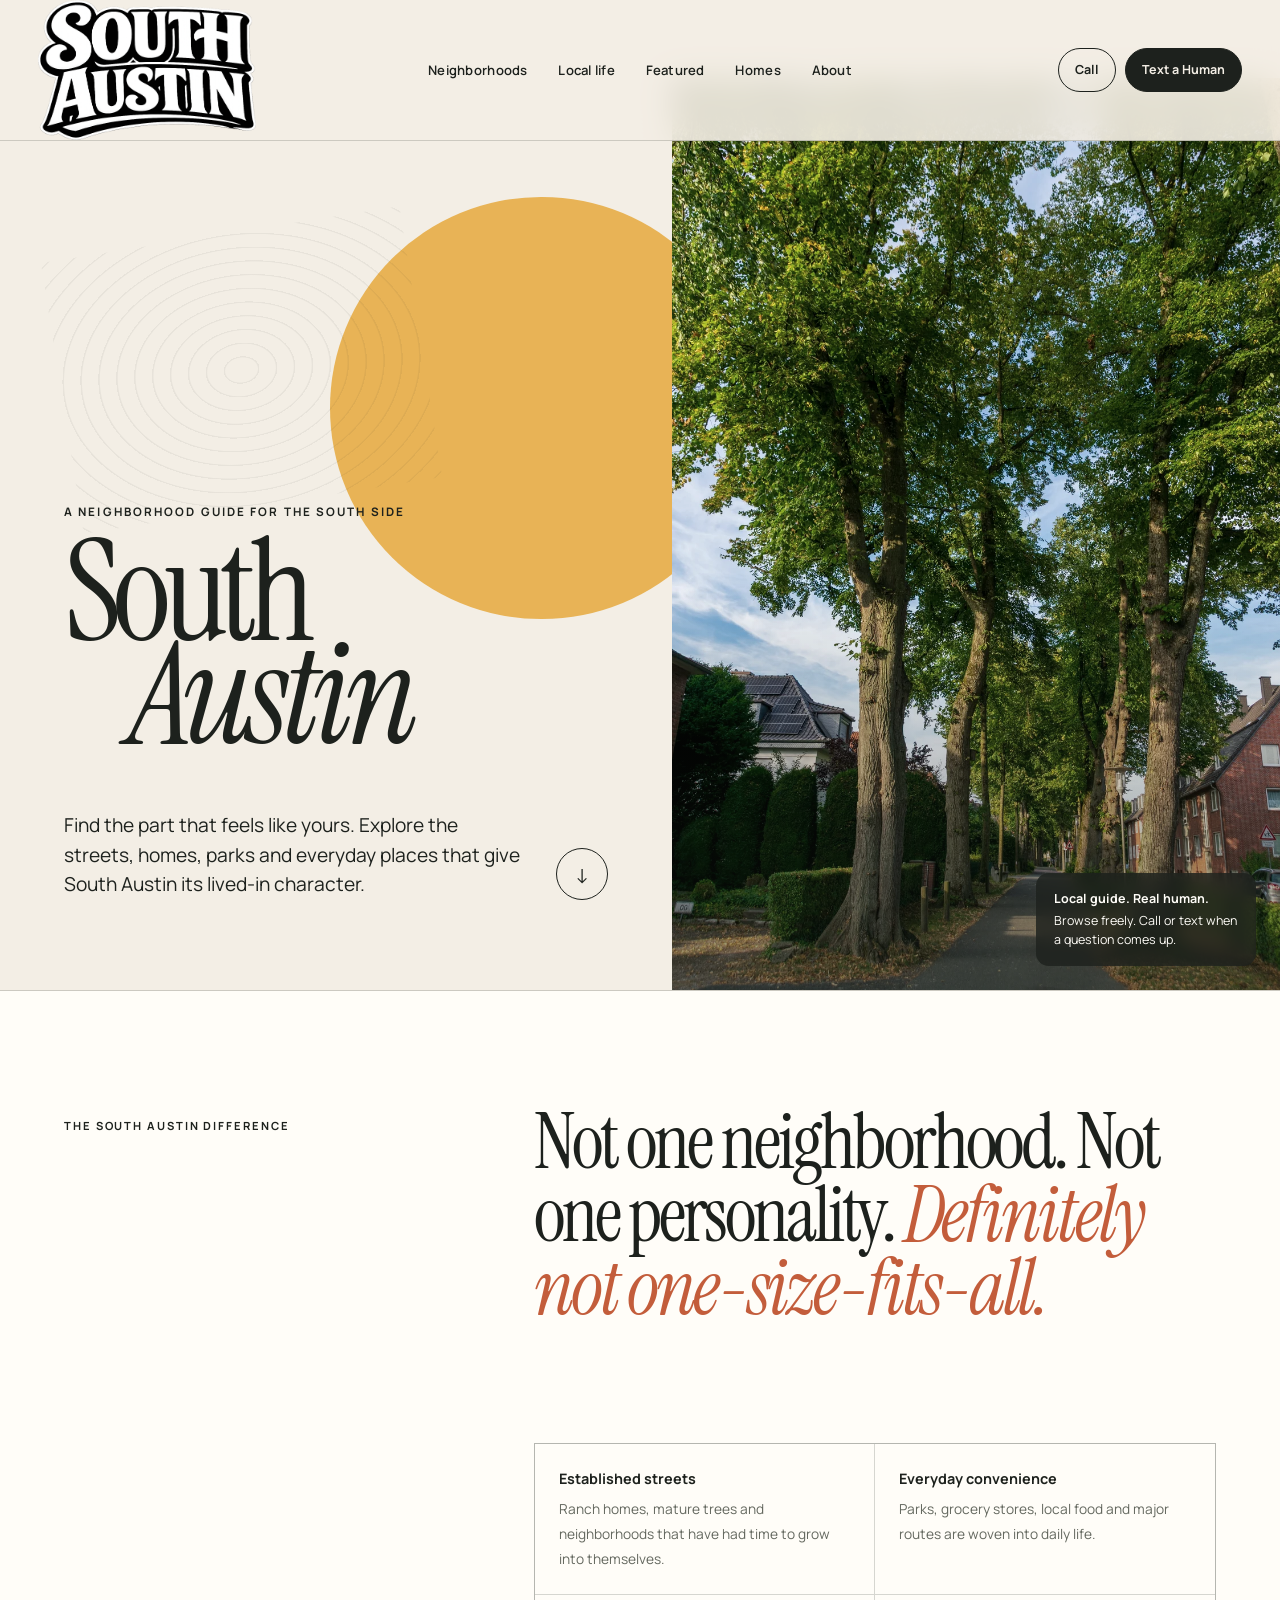
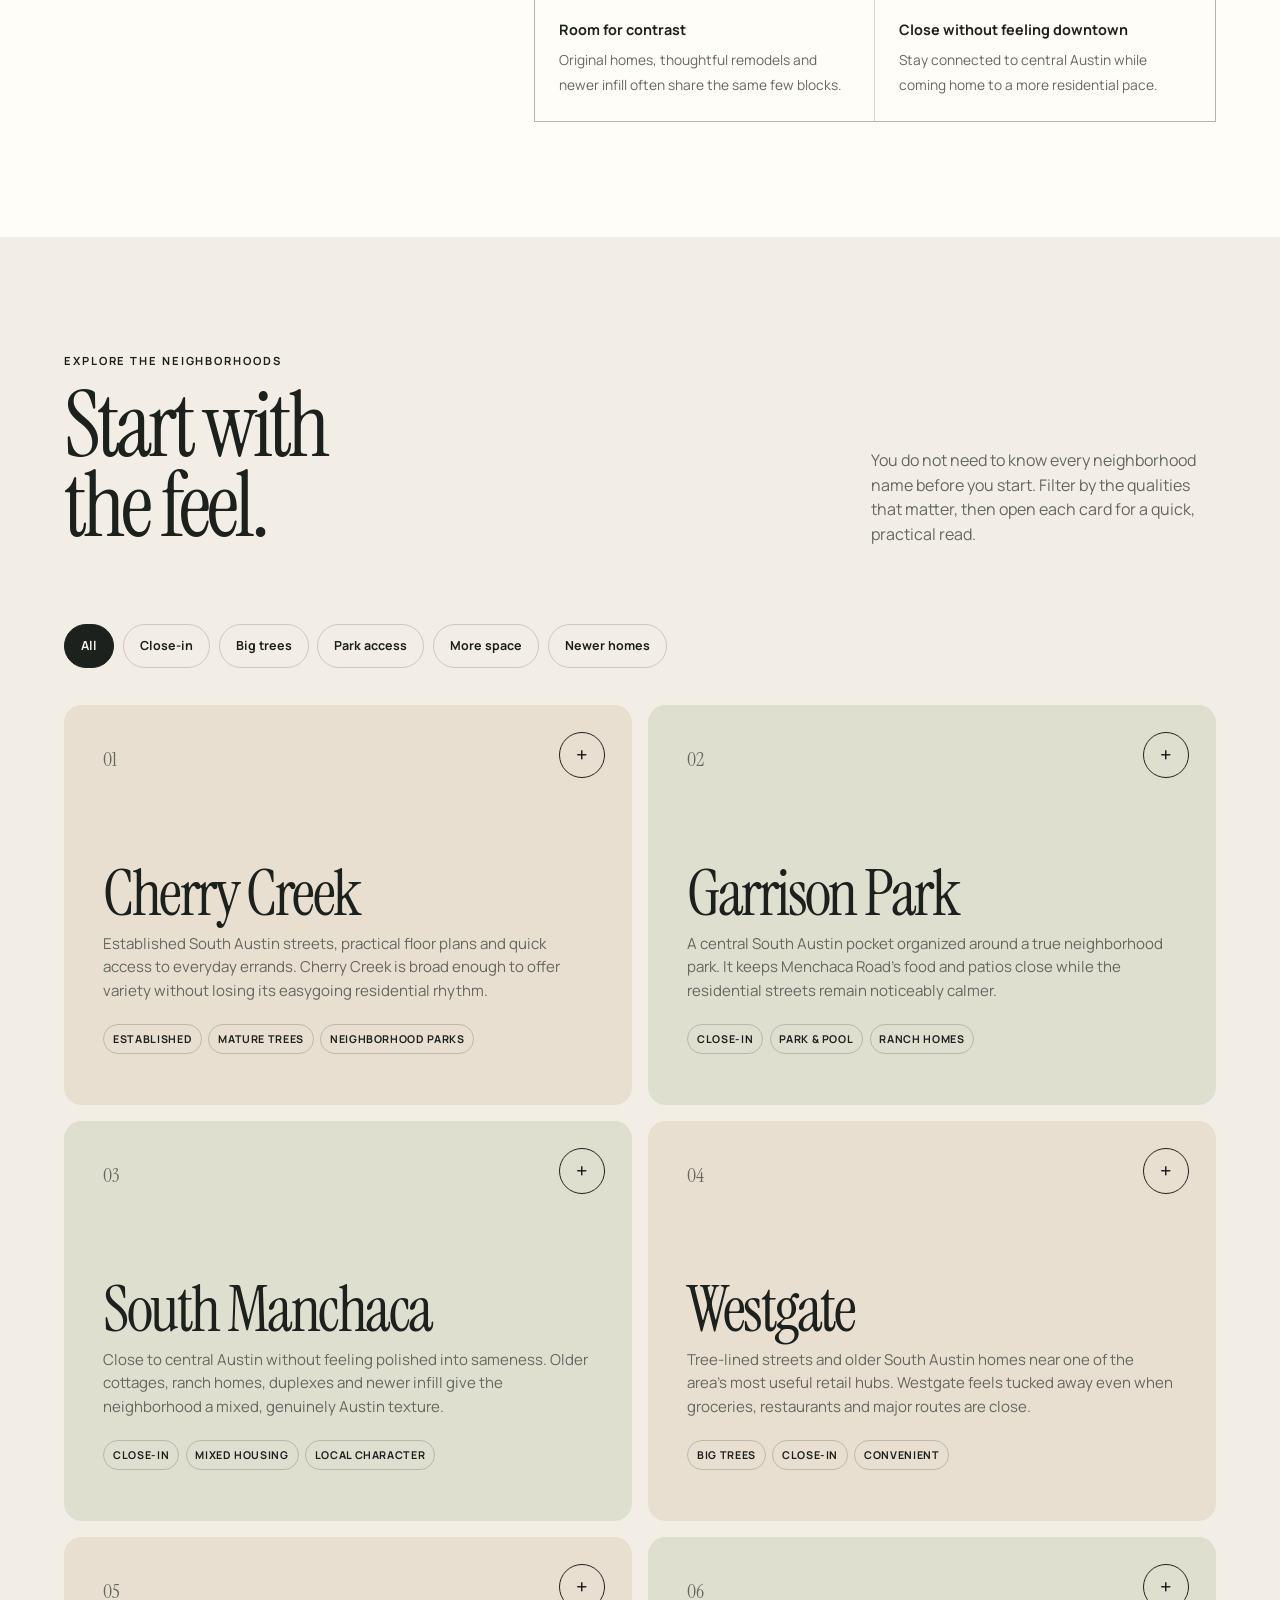
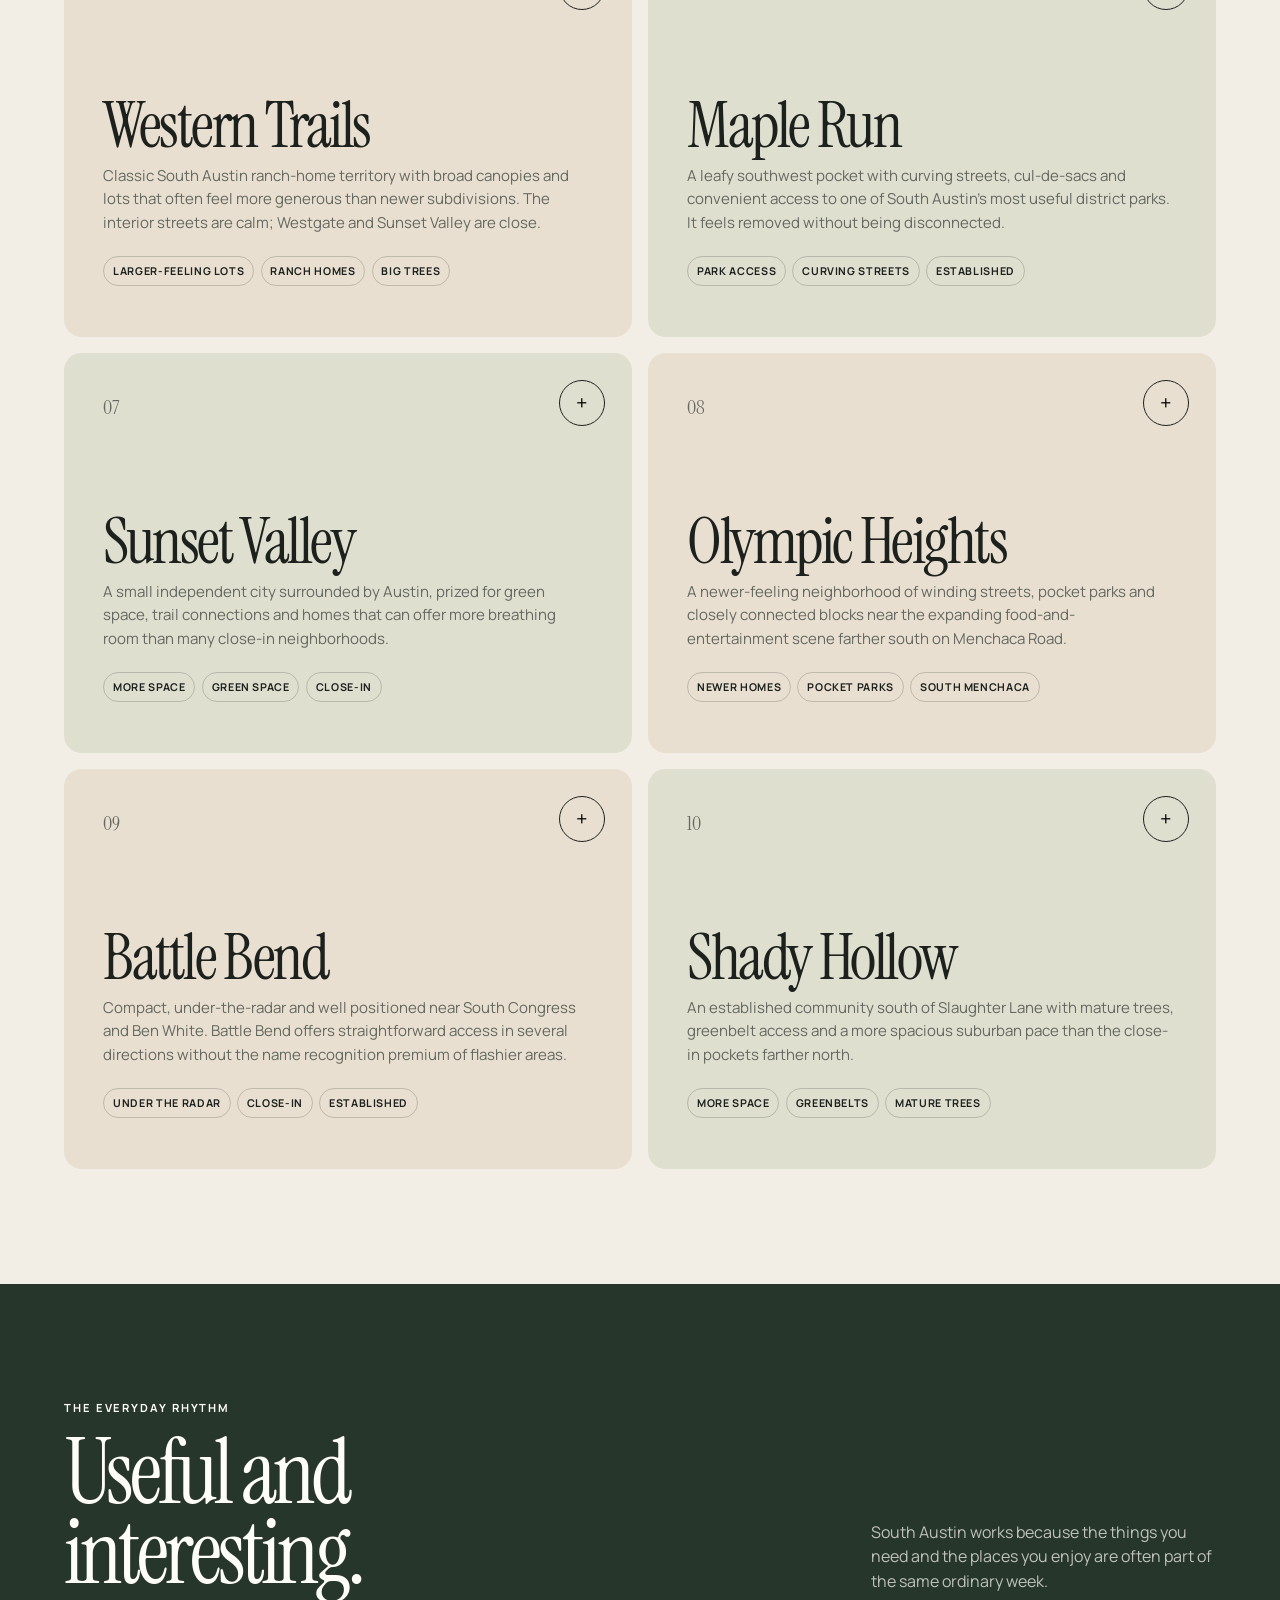
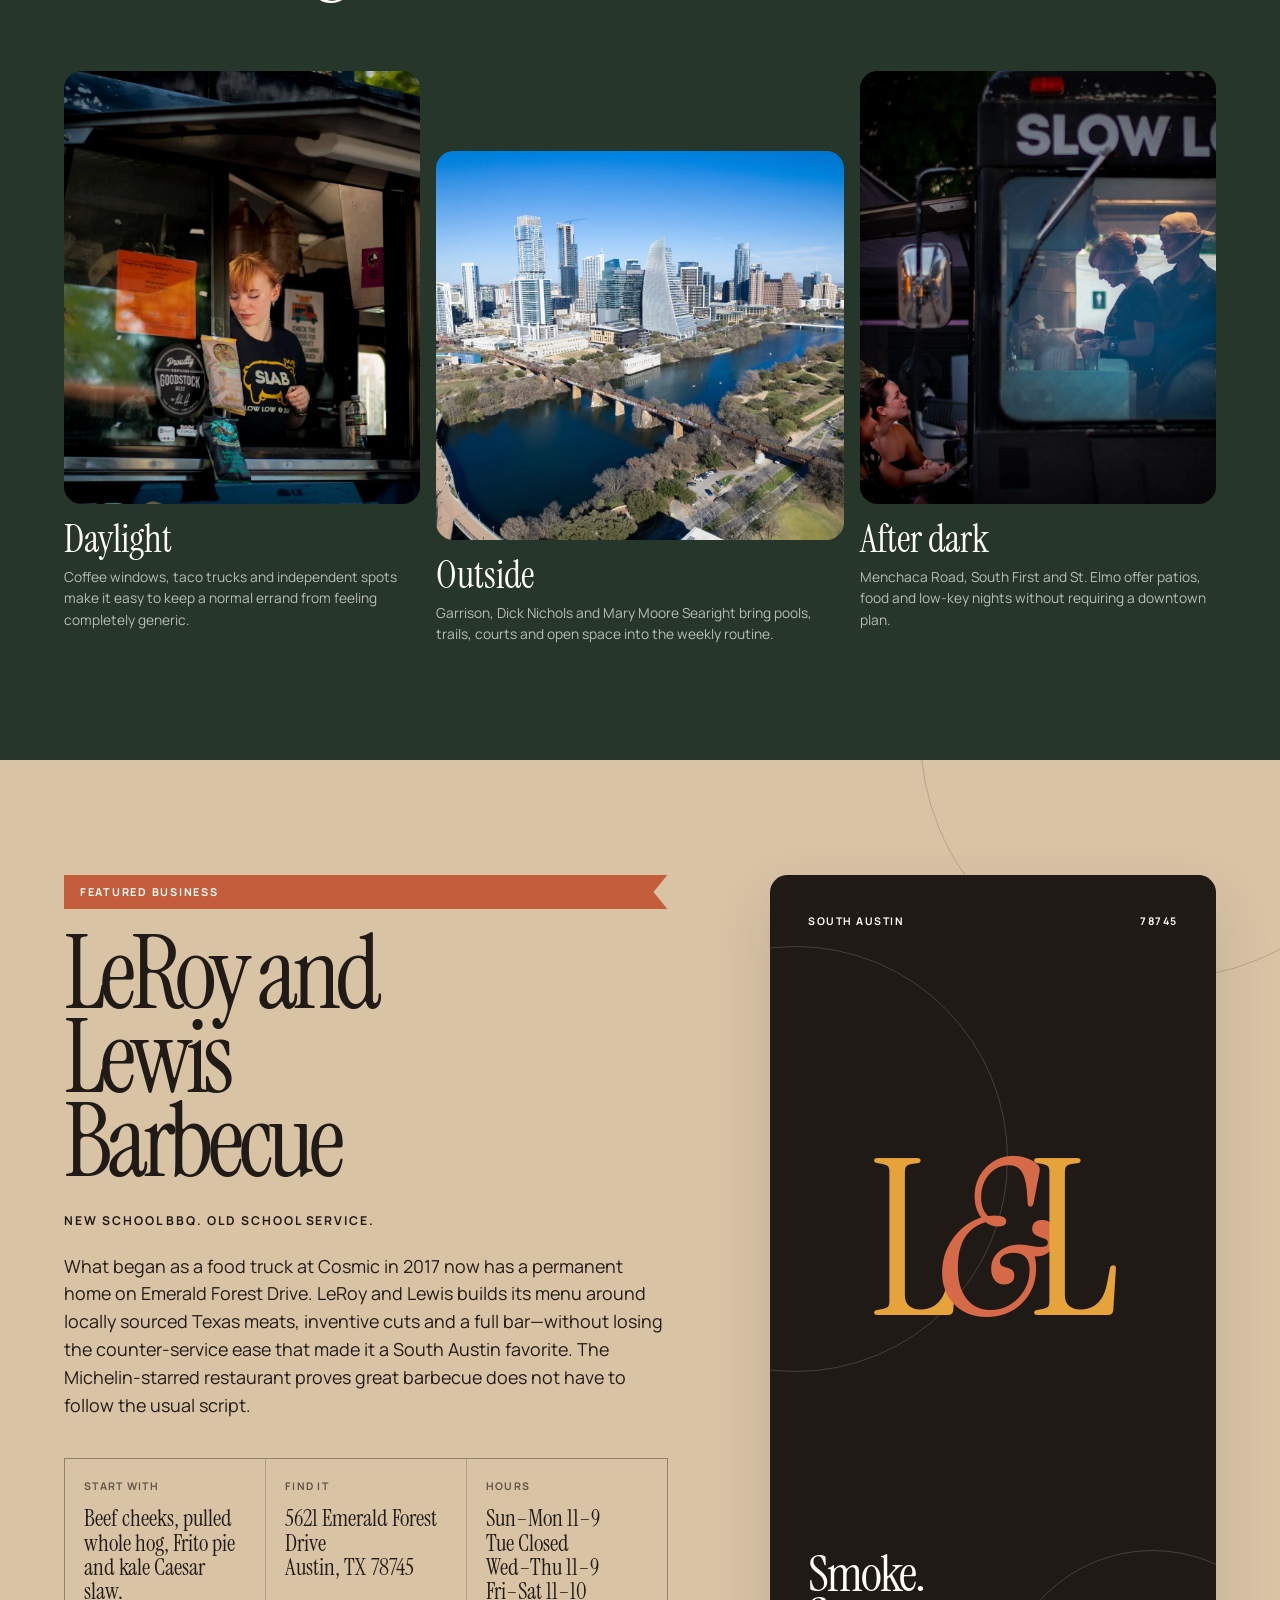
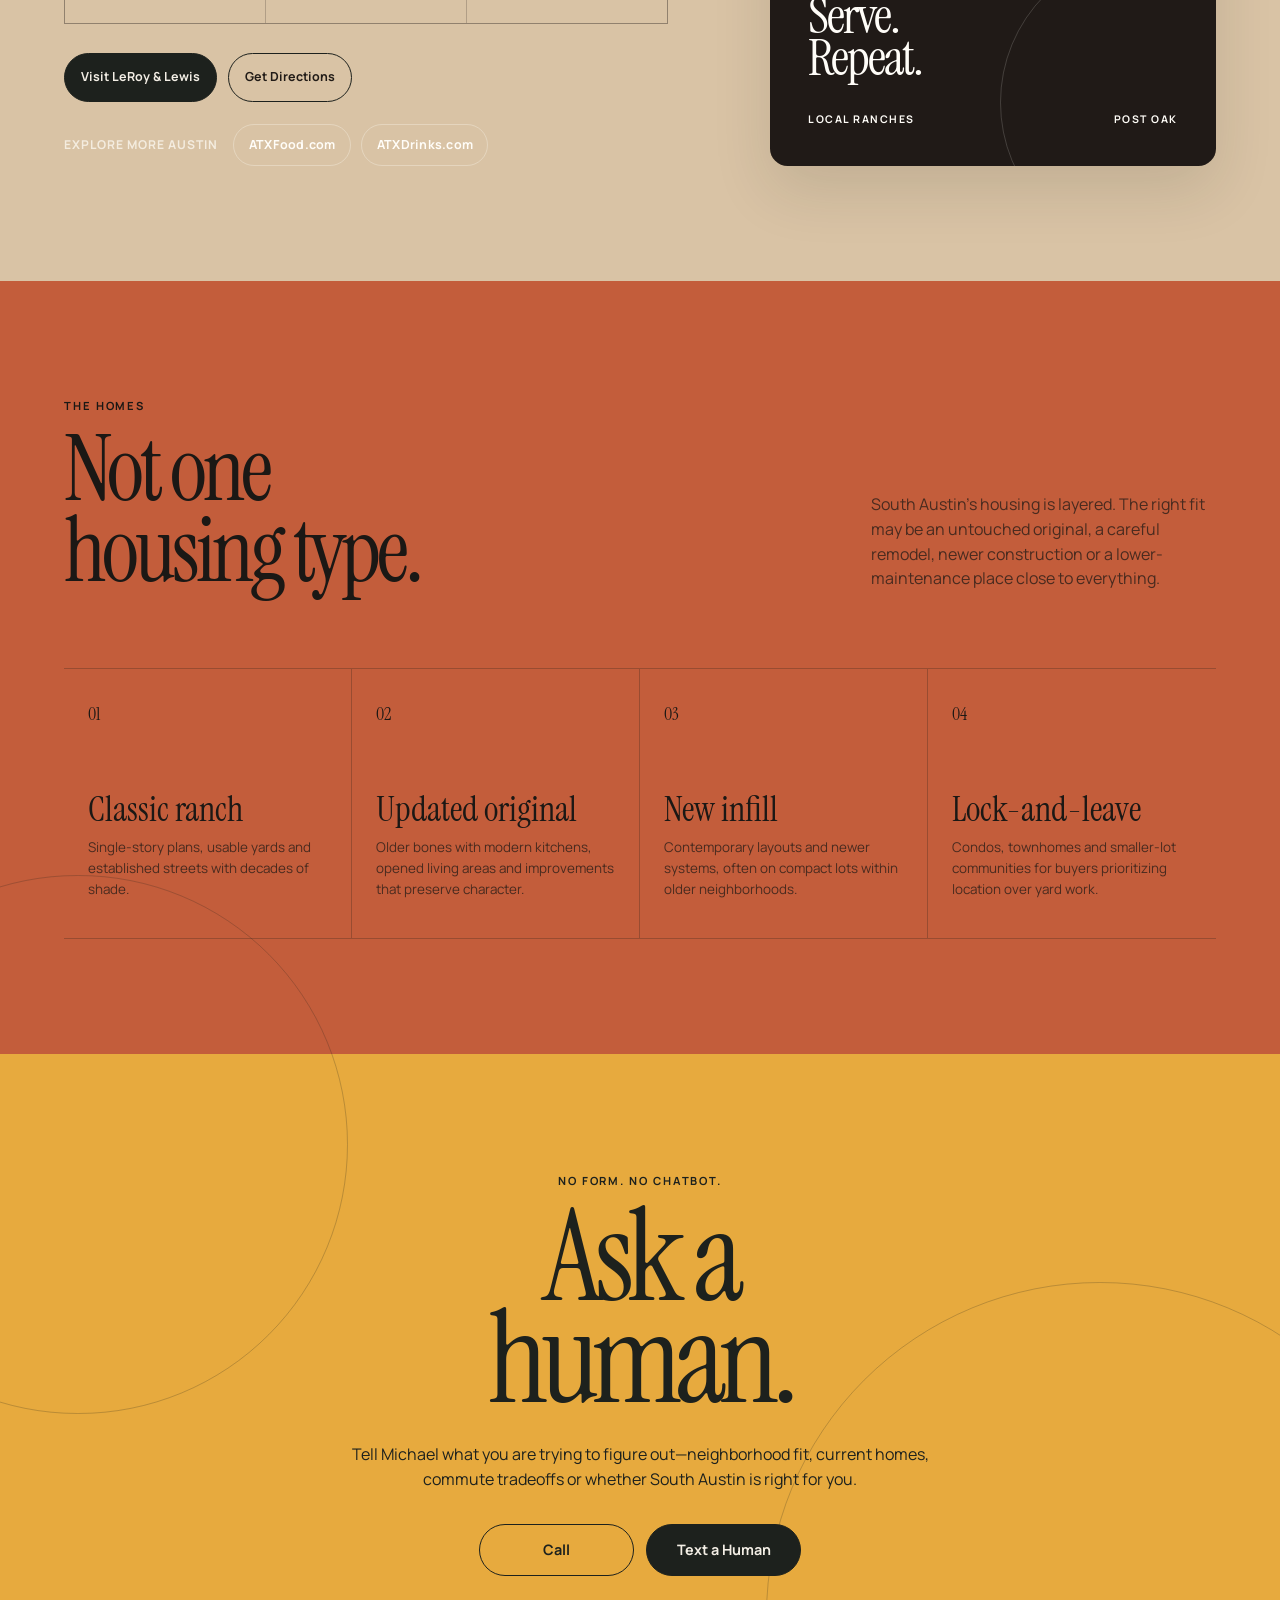
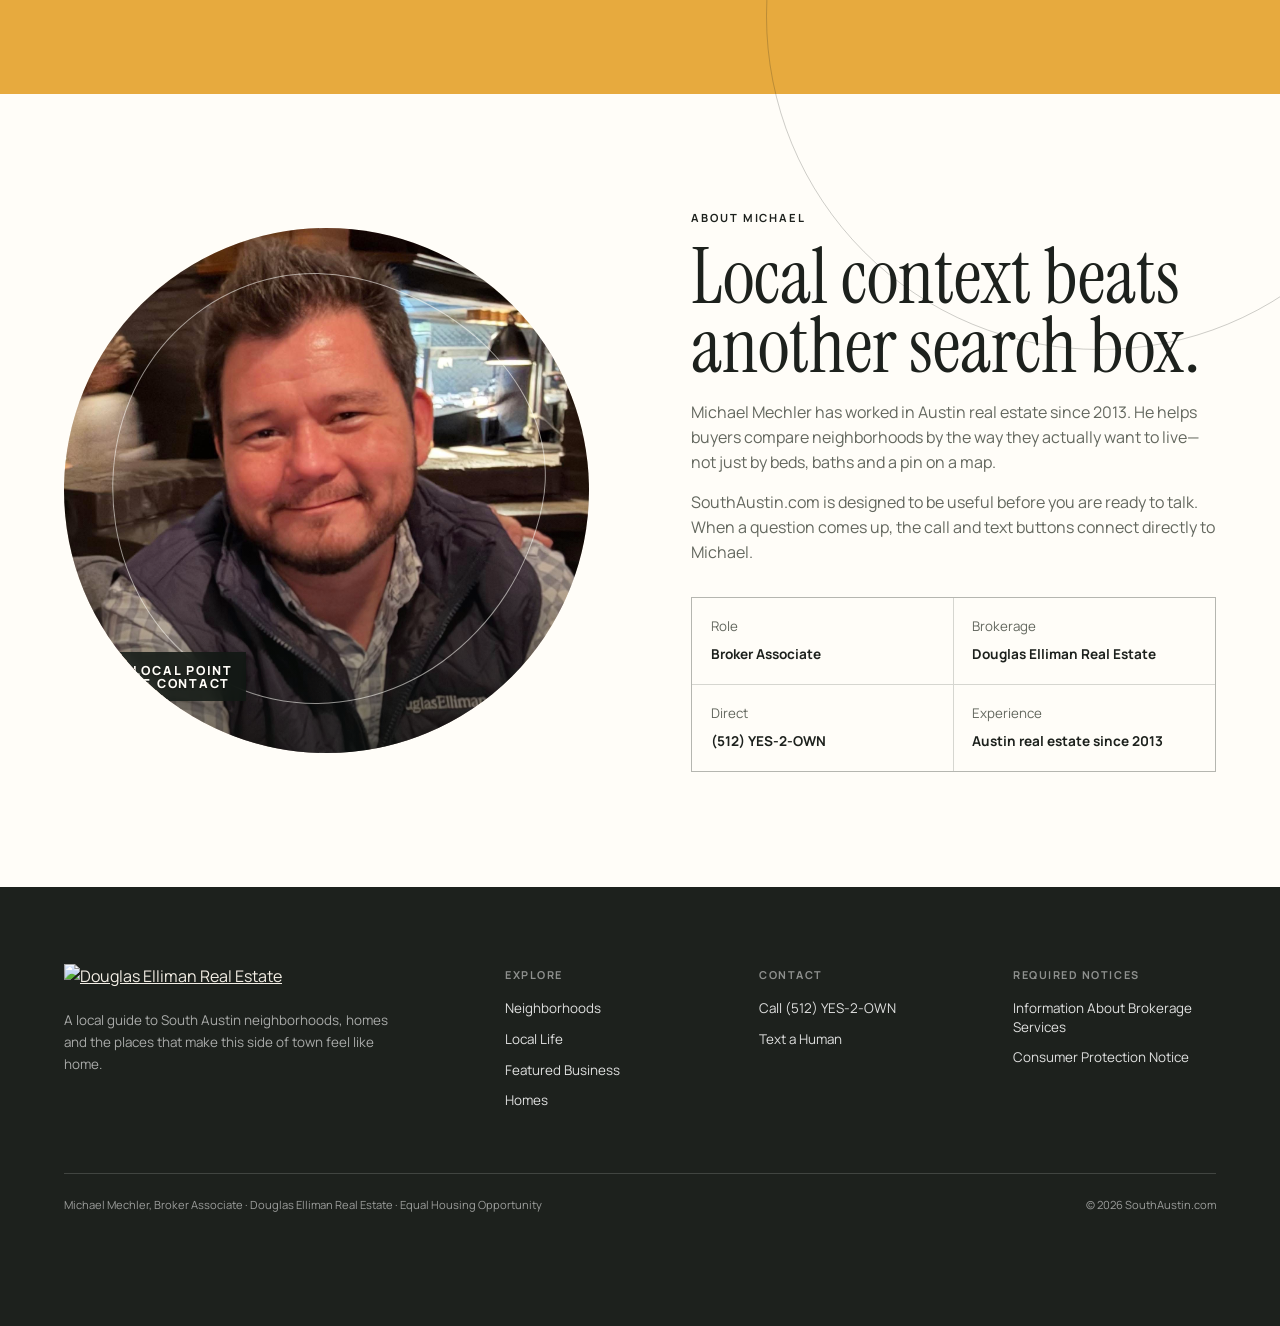
==== commit 63afdfe3: "Add files via upload" ====
--- a/index.html
+++ b/index.html
@@ -83,7 +83,7 @@
     }
     .brand-logo {
       display: block;
-      width: clamp(145px, 14vw, 205px);
+      width: clamp(180px, 17vw, 245px);
       height: auto;
       object-fit: contain;
     }
@@ -909,10 +909,17 @@
         height: 54px;
         padding: 0 .8rem 0 1rem;
       }
+      .brand {
+        width: 112px;
+        overflow: visible;
+      }
       .brand-logo {
-        width: auto;
-        max-width: 150px;
-        max-height: 32px;
+        width: 185px;
+        max-width: none;
+        height: auto;
+        max-height: 42px;
+        transform: scale(1.62);
+        transform-origin: left center;
       }
       .header-actions { display: none; }
       .menu-toggle {
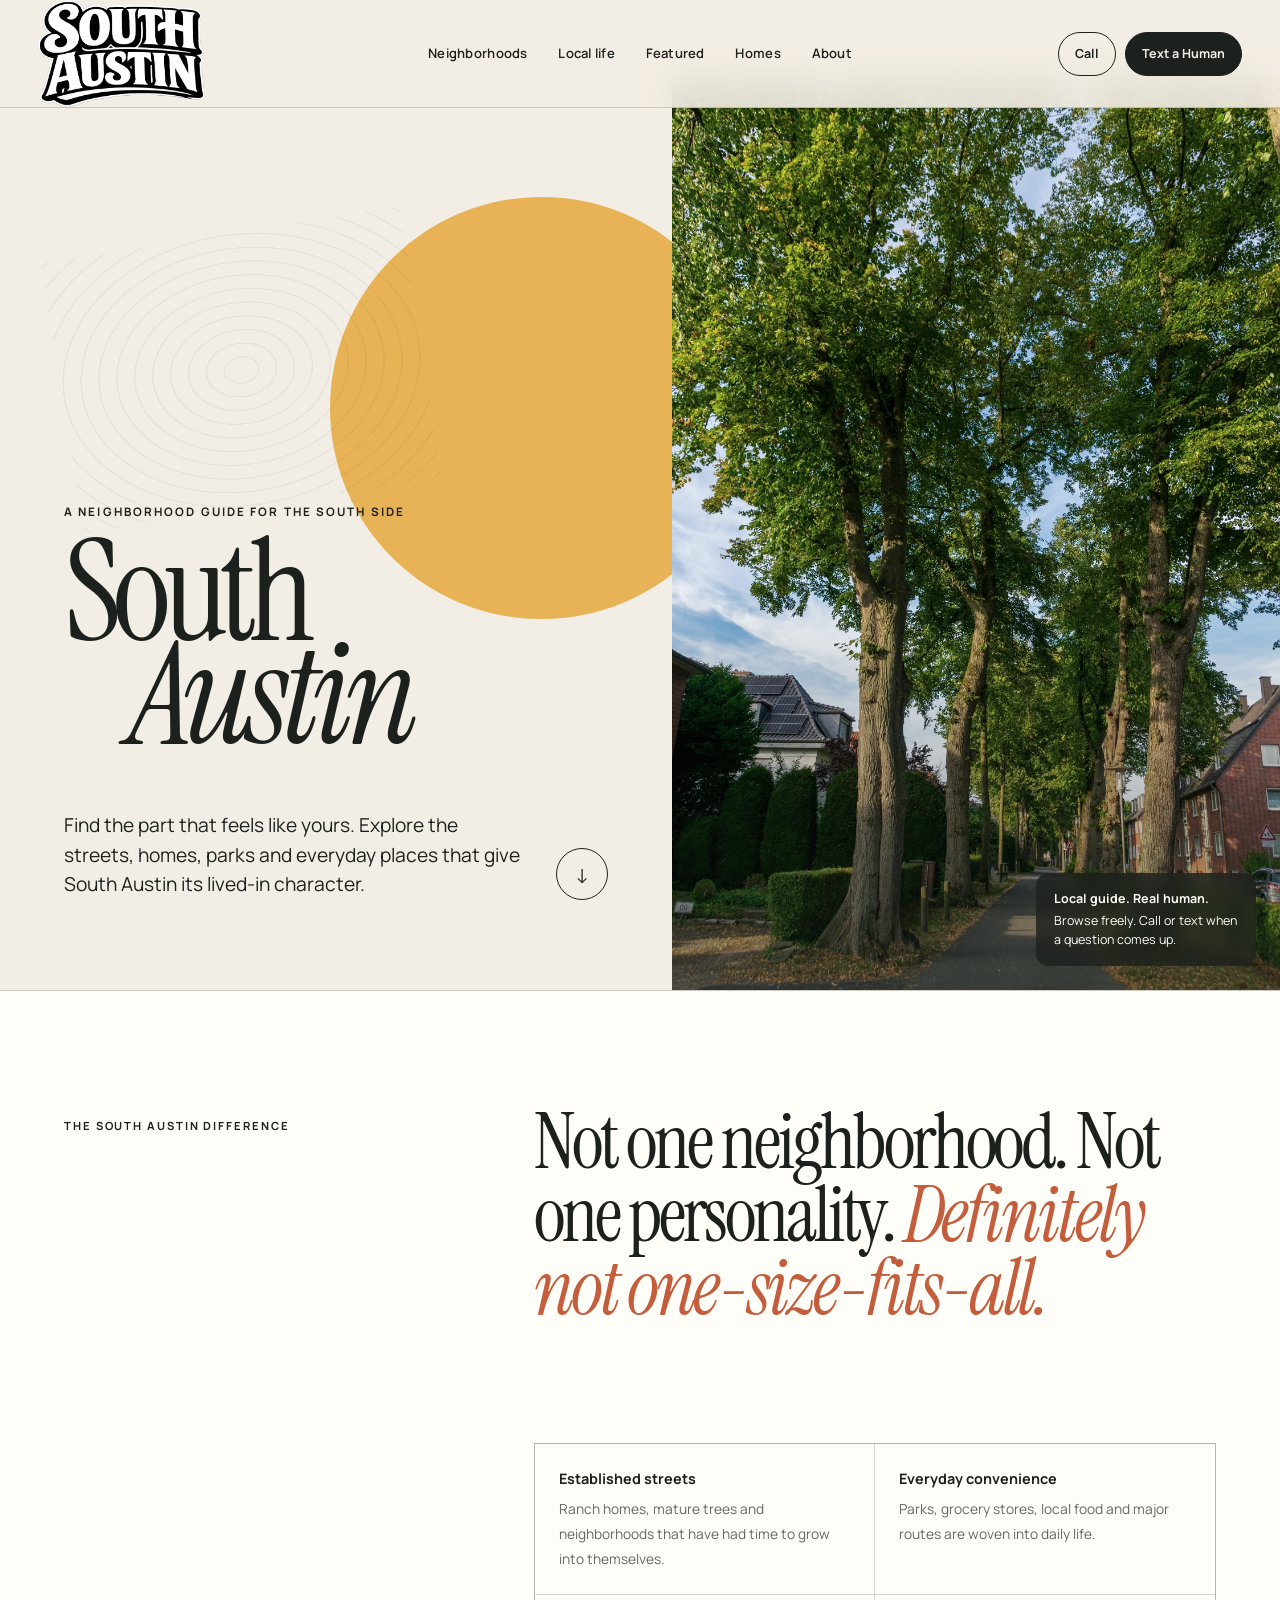
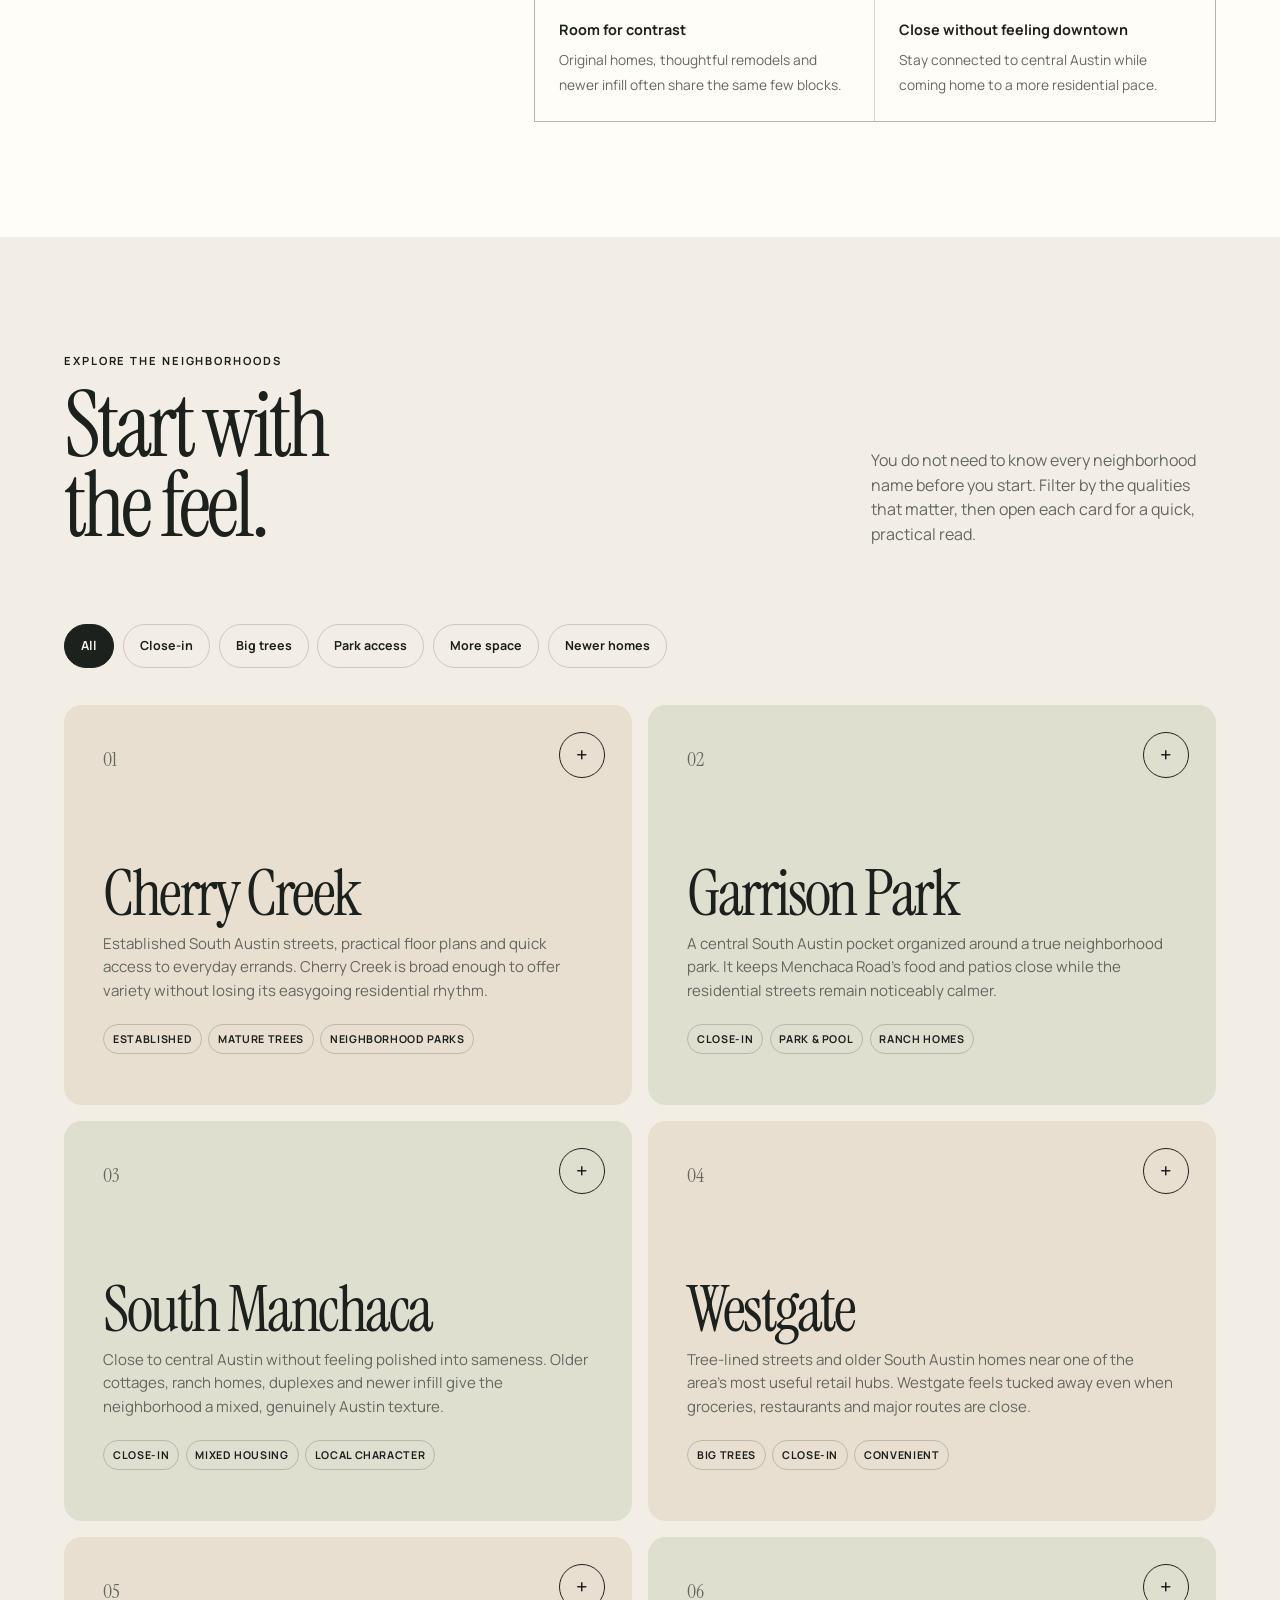
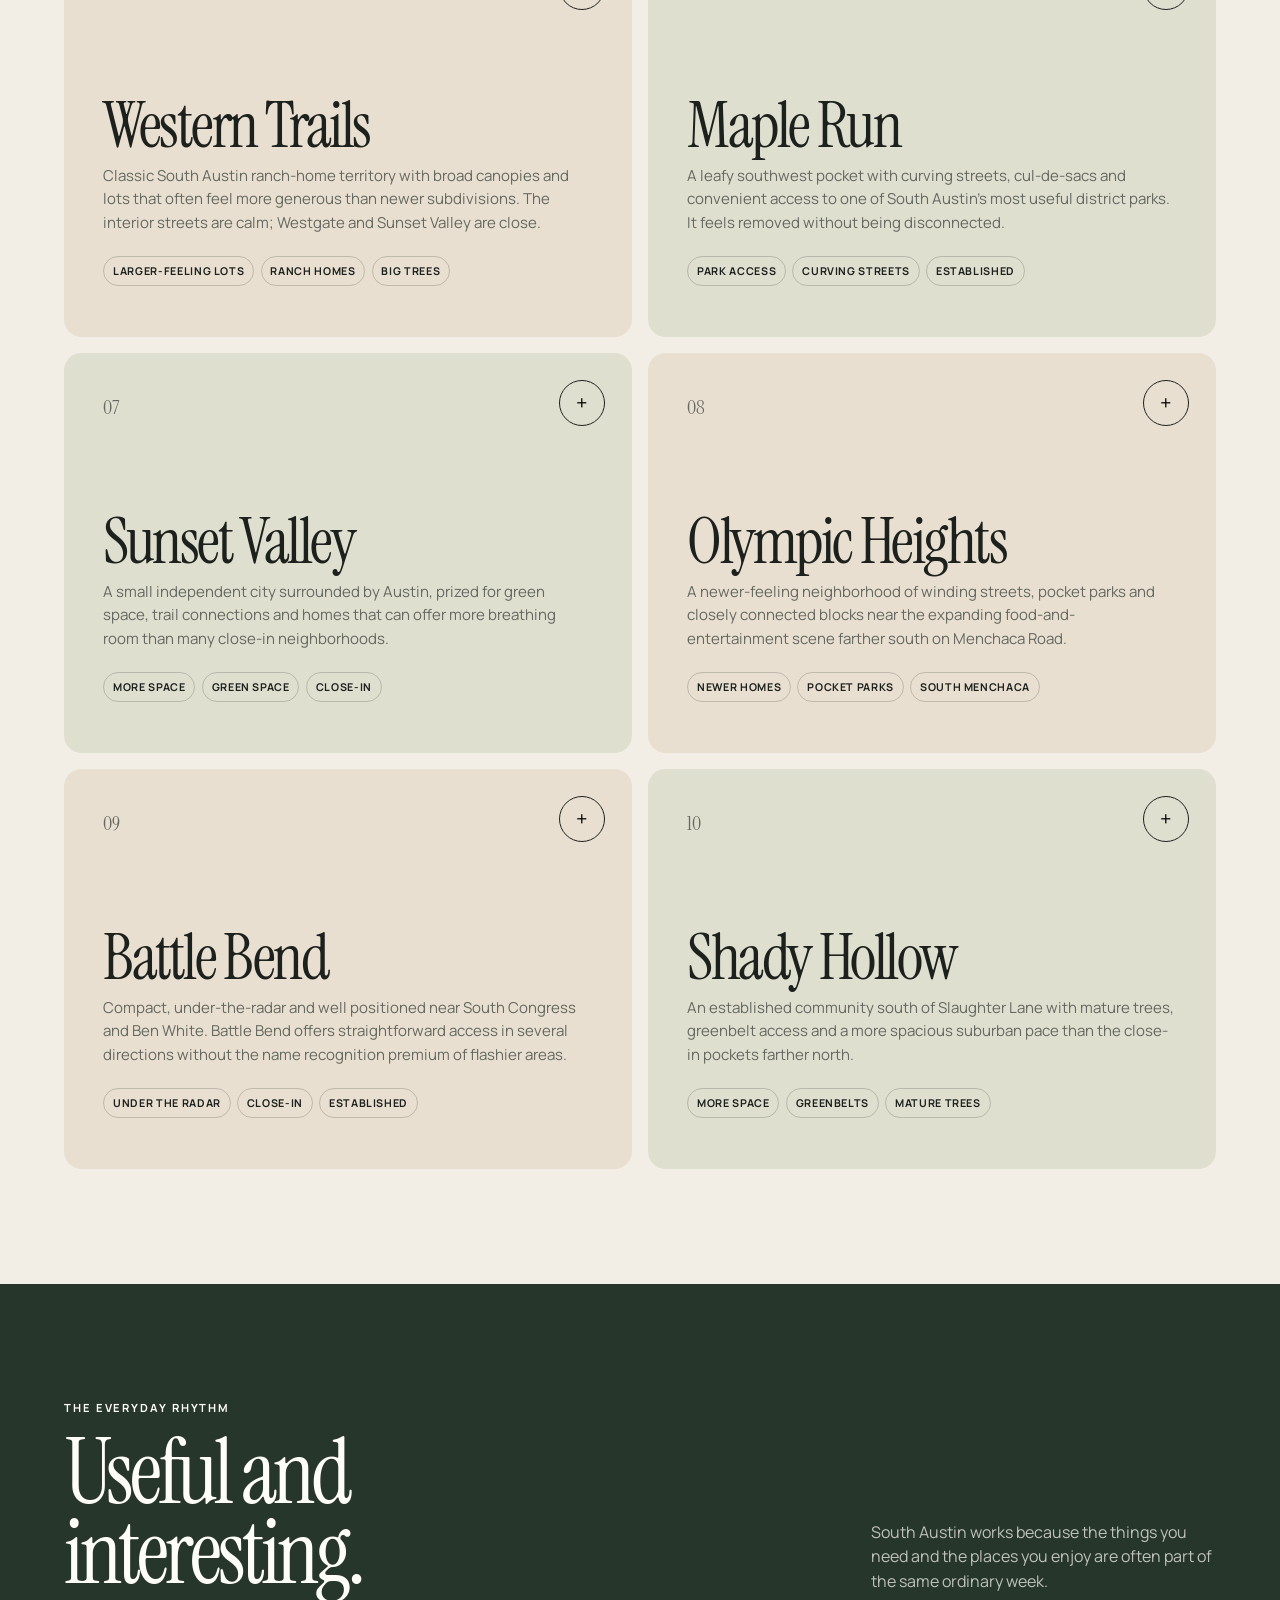
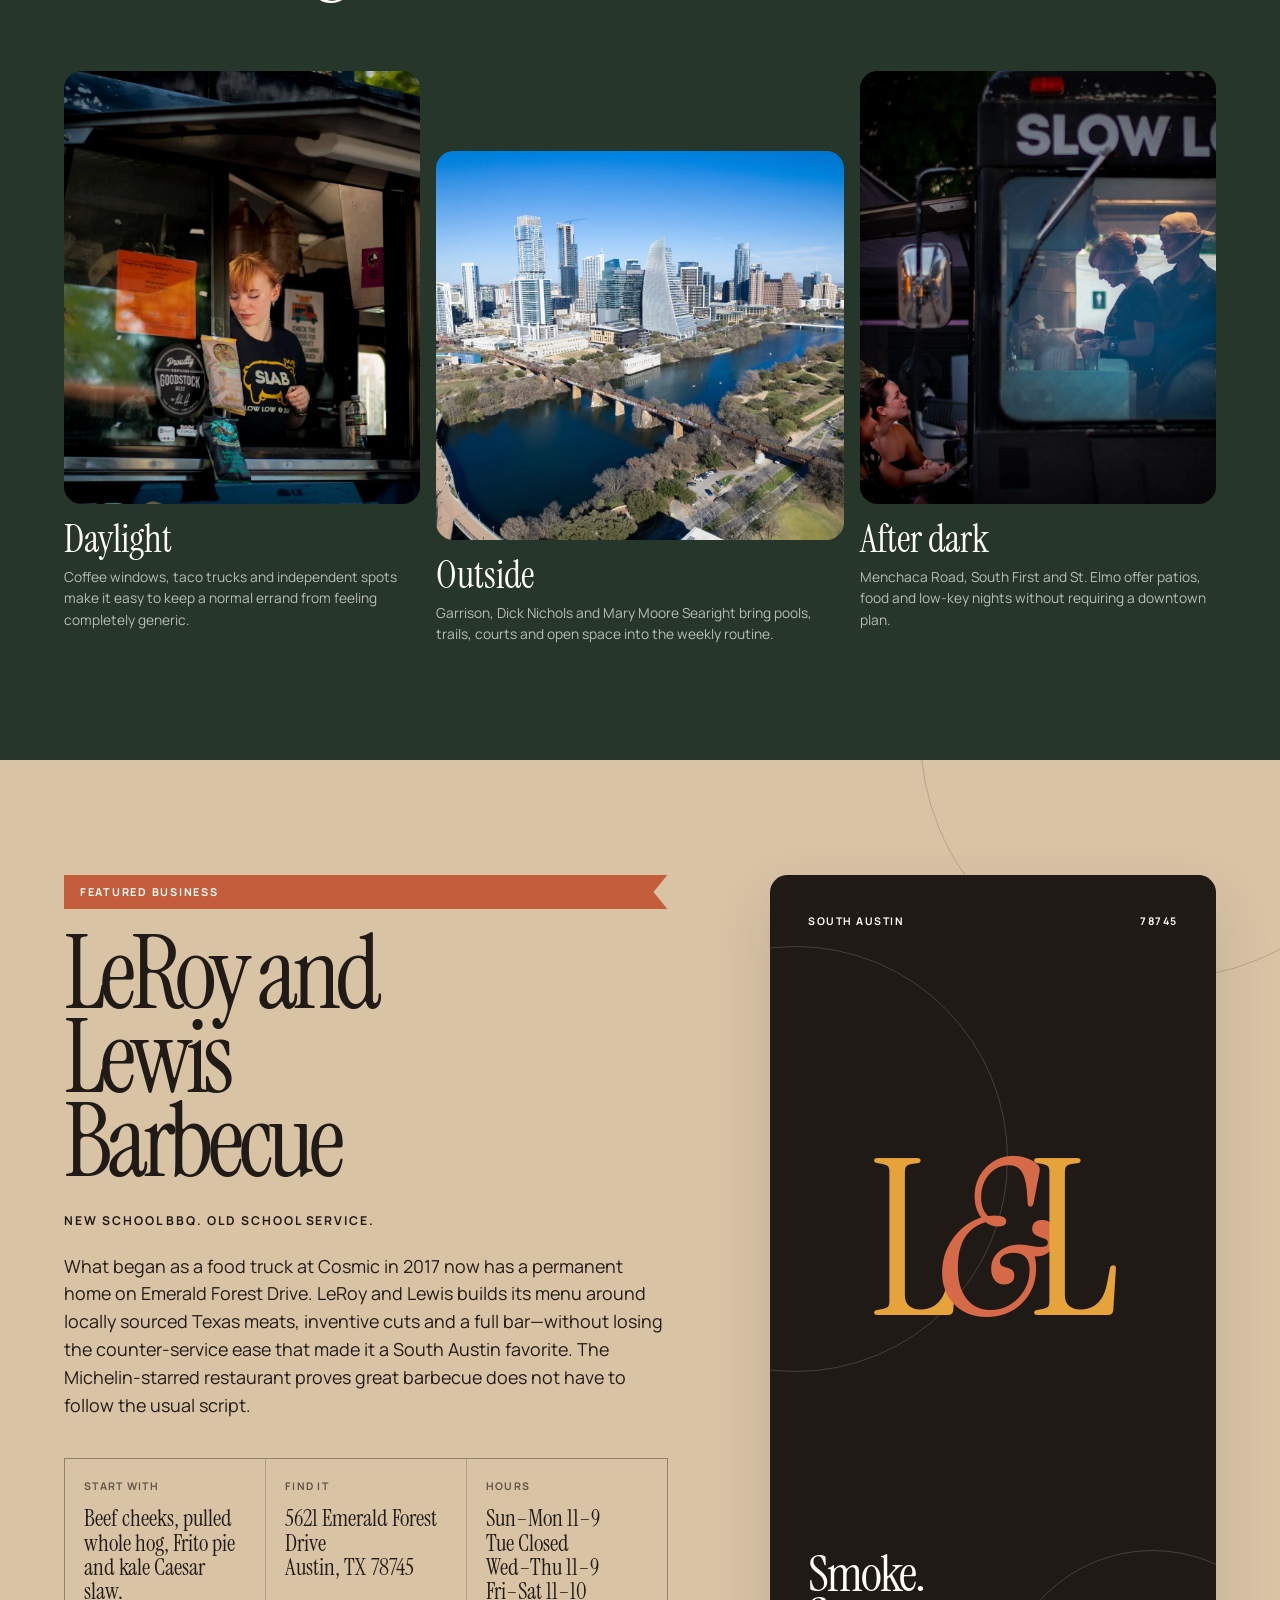
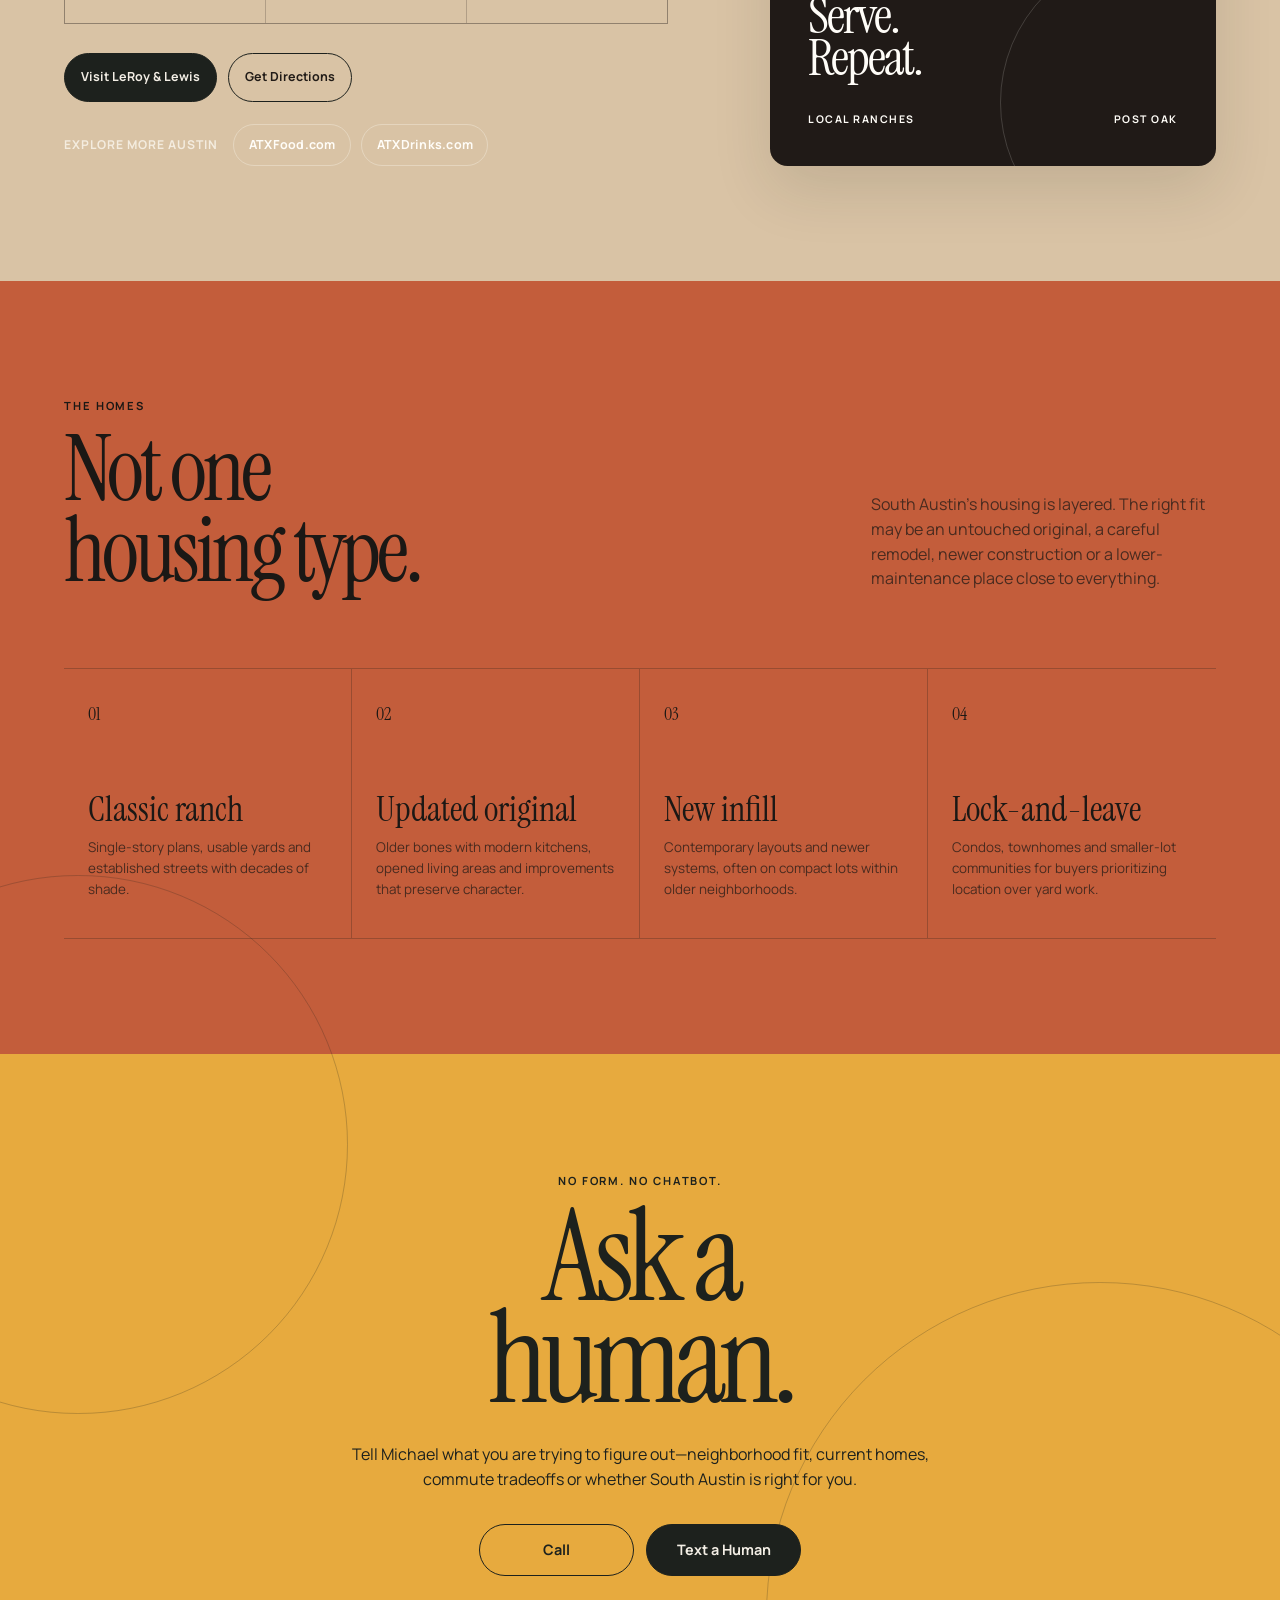
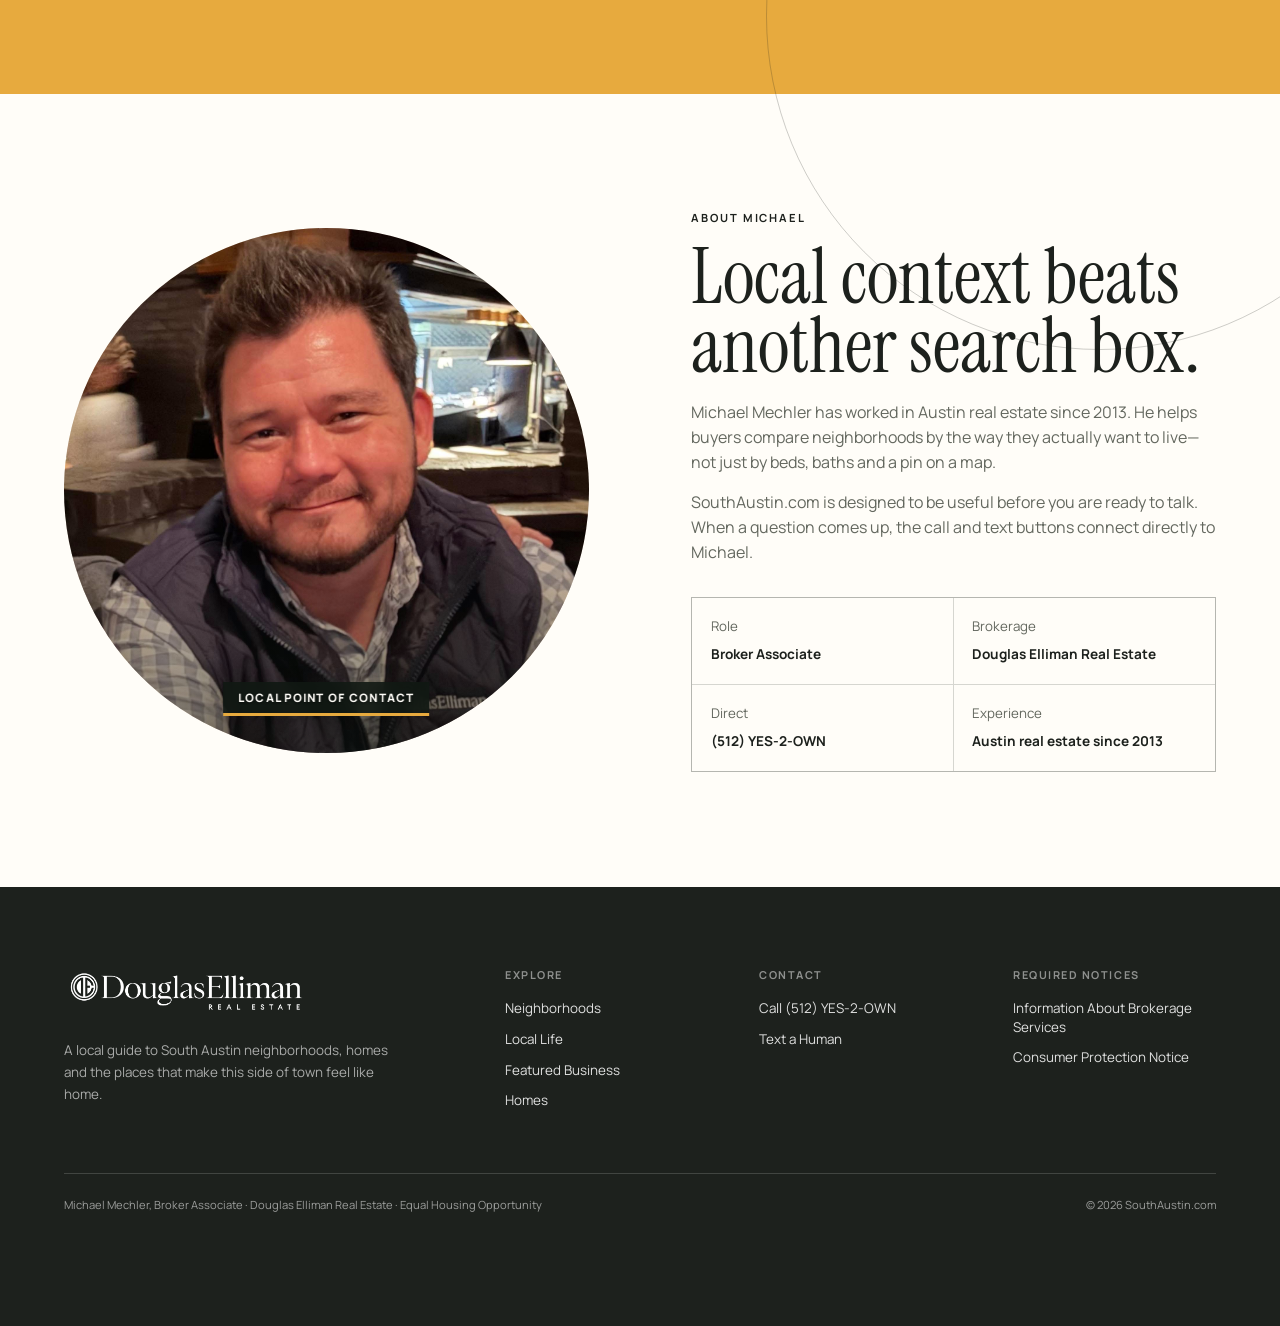
==== commit 39a38920: "Add files via upload" ====
--- a/index.html
+++ b/index.html
@@ -83,7 +83,7 @@
     }
     .brand-logo {
       display: block;
-      width: clamp(180px, 17vw, 245px);
+      width: clamp(145px, 13vw, 205px);
       height: auto;
       object-fit: contain;
     }
@@ -748,16 +748,7 @@
       background: var(--paper-2);
       border-radius: 50%;
     }
-    .about-name::before {
-      content: "";
-      position: absolute;
-      z-index: 2;
-      inset: 9%;
-      border: 1px solid rgba(255,253,248,.55);
-      border-radius: 46% 54% 52% 48% / 48% 43% 57% 52%;
-      transform: rotate(12deg);
-      pointer-events: none;
-    }
+    .about-name::before { content: none; }
     .about-portrait {
       width: 100%;
       height: 100%;
@@ -774,21 +765,25 @@
     .about-name-label {
       position: absolute;
       z-index: 3;
-      left: 10%;
-      bottom: 10%;
-      display: inline-block;
-      padding: .72rem .82rem .68rem;
+      left: 50%;
+      bottom: 7%;
+      transform: translateX(-50%);
+      width: max-content;
+      max-width: 82%;
+      padding: .62rem .9rem;
       color: var(--white);
-      background: rgba(17, 24, 19, .86);
-      border-left: 3px solid var(--sun);
+      background: rgba(17, 24, 19, .88);
+      border-bottom: 3px solid var(--sun);
       box-shadow: 0 8px 24px rgba(0, 0, 0, .22);
       backdrop-filter: blur(8px);
       -webkit-backdrop-filter: blur(8px);
-      font-size: clamp(.68rem, 1vw, .78rem);
+      font-size: clamp(.62rem, .9vw, .74rem);
       font-weight: 800;
-      line-height: 1.05;
-      letter-spacing: .14em;
+      line-height: 1;
+      letter-spacing: .11em;
+      text-align: center;
       text-transform: uppercase;
+      white-space: nowrap;
       text-shadow: 0 1px 2px rgba(0, 0, 0, .45);
     }
     .about-copy h2 { margin: 0 0 1.2rem; font-family: var(--serif); font-size: clamp(3.2rem, 6vw, 6rem); font-weight: 400; line-height: .9; }
@@ -907,10 +902,10 @@
       .site-header {
         min-height: 54px;
         height: 54px;
-        padding: 0 .8rem 0 1rem;
+        padding: 0 .7rem 0 .35rem;
       }
       .brand {
-        width: 112px;
+        width: 118px;
         overflow: visible;
       }
       .brand-logo {
@@ -918,7 +913,7 @@
         max-width: none;
         height: auto;
         max-height: 42px;
-        transform: scale(1.62);
+        transform: translateX(-10px) scale(1.62);
         transform-origin: left center;
       }
       .header-actions { display: none; }
@@ -995,7 +990,13 @@
       .footer-brand { grid-column: auto; }
       .footer-bottom { flex-direction: column; align-items: flex-start; }
       .local-guide-links { align-items: flex-start; }
-      .about-name-label { left: 8%; bottom: 8%; font-size: .68rem; }
+      .about-name-label {
+        left: 50%;
+        bottom: 6%;
+        max-width: 88%;
+        font-size: .62rem;
+        letter-spacing: .09em;
+      }
       .mobile-actions {
         position: fixed;
         z-index: 120;
@@ -1322,7 +1323,7 @@
     <section class="section about-section" id="about" aria-labelledby="about-title">
       <div class="about-name">
         <img class="about-portrait" src="assets/michael-mechler.png" alt="Michael Mechler, Broker Associate">
-        <span class="about-name-label">Local point<br>of contact</span>
+        <span class="about-name-label">Local Point of Contact</span>
       </div>
       <div class="about-copy">
         <span class="section-kicker">About Michael</span>
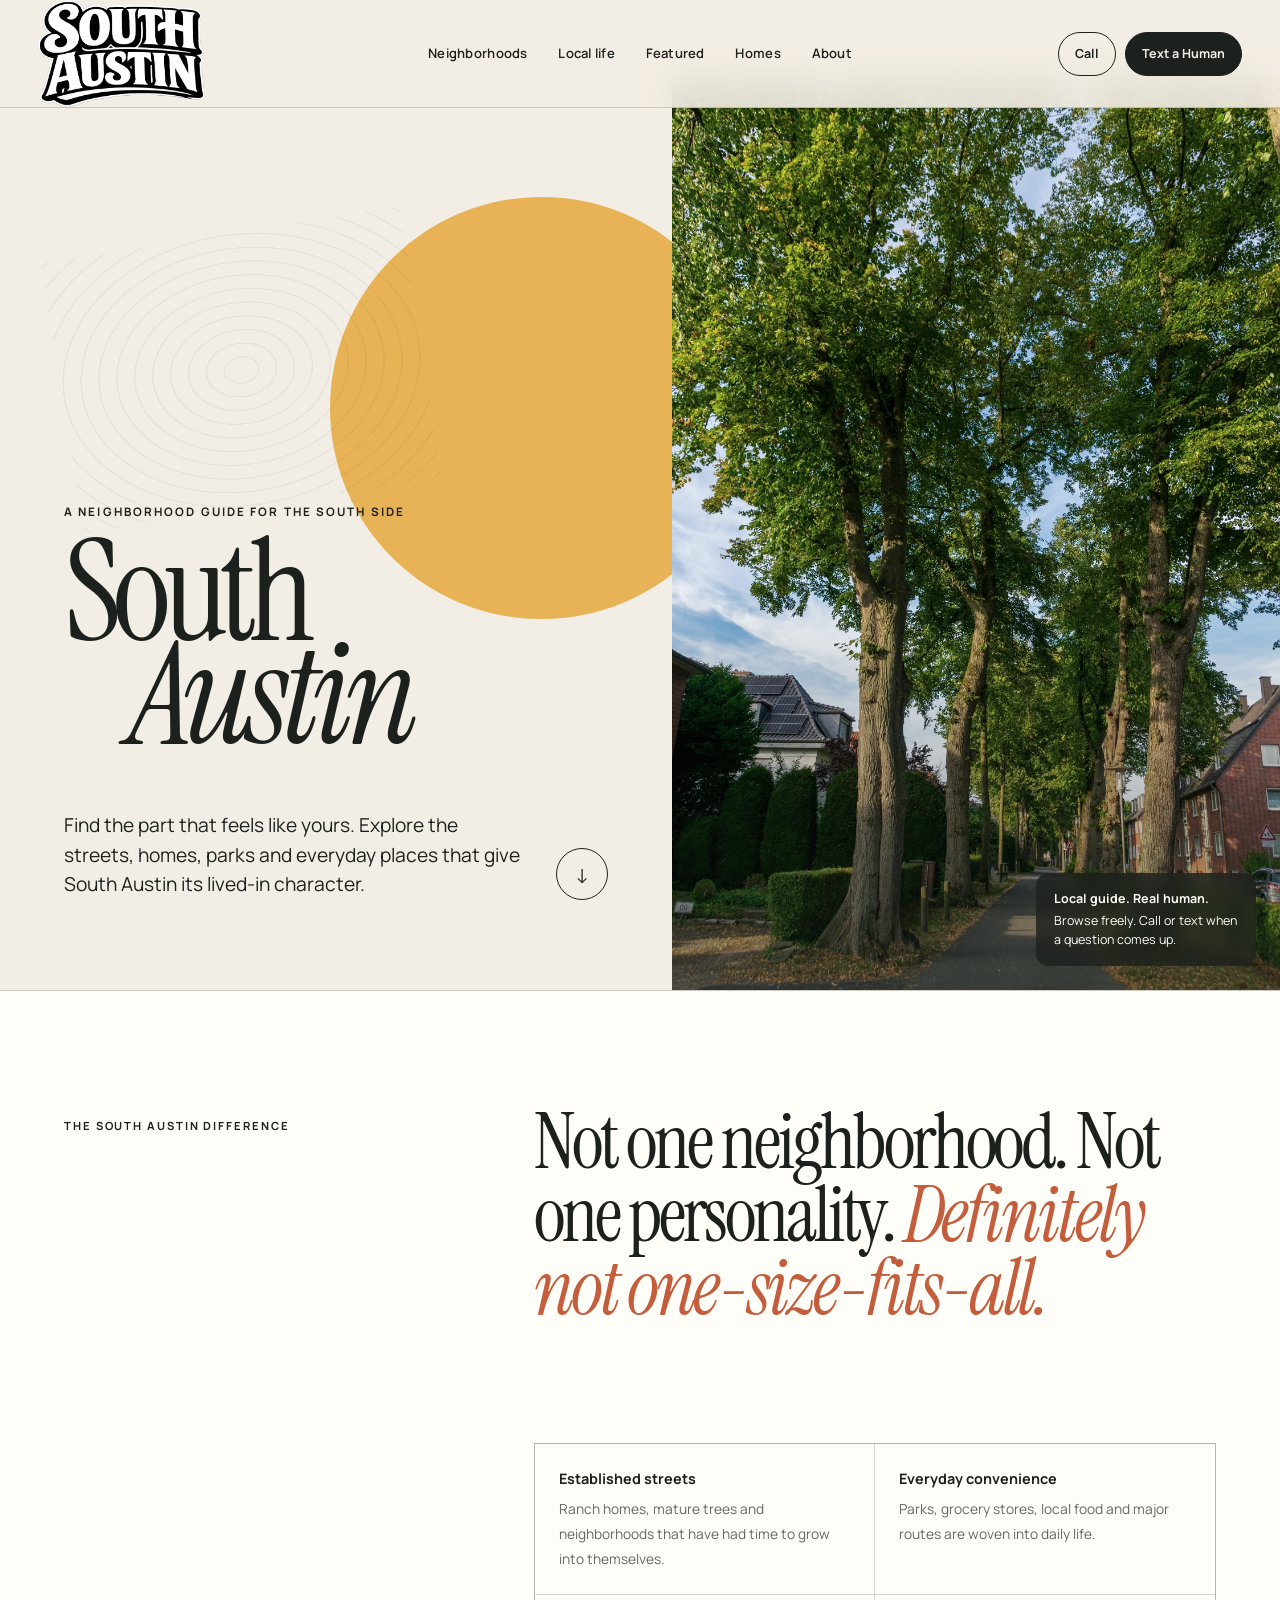
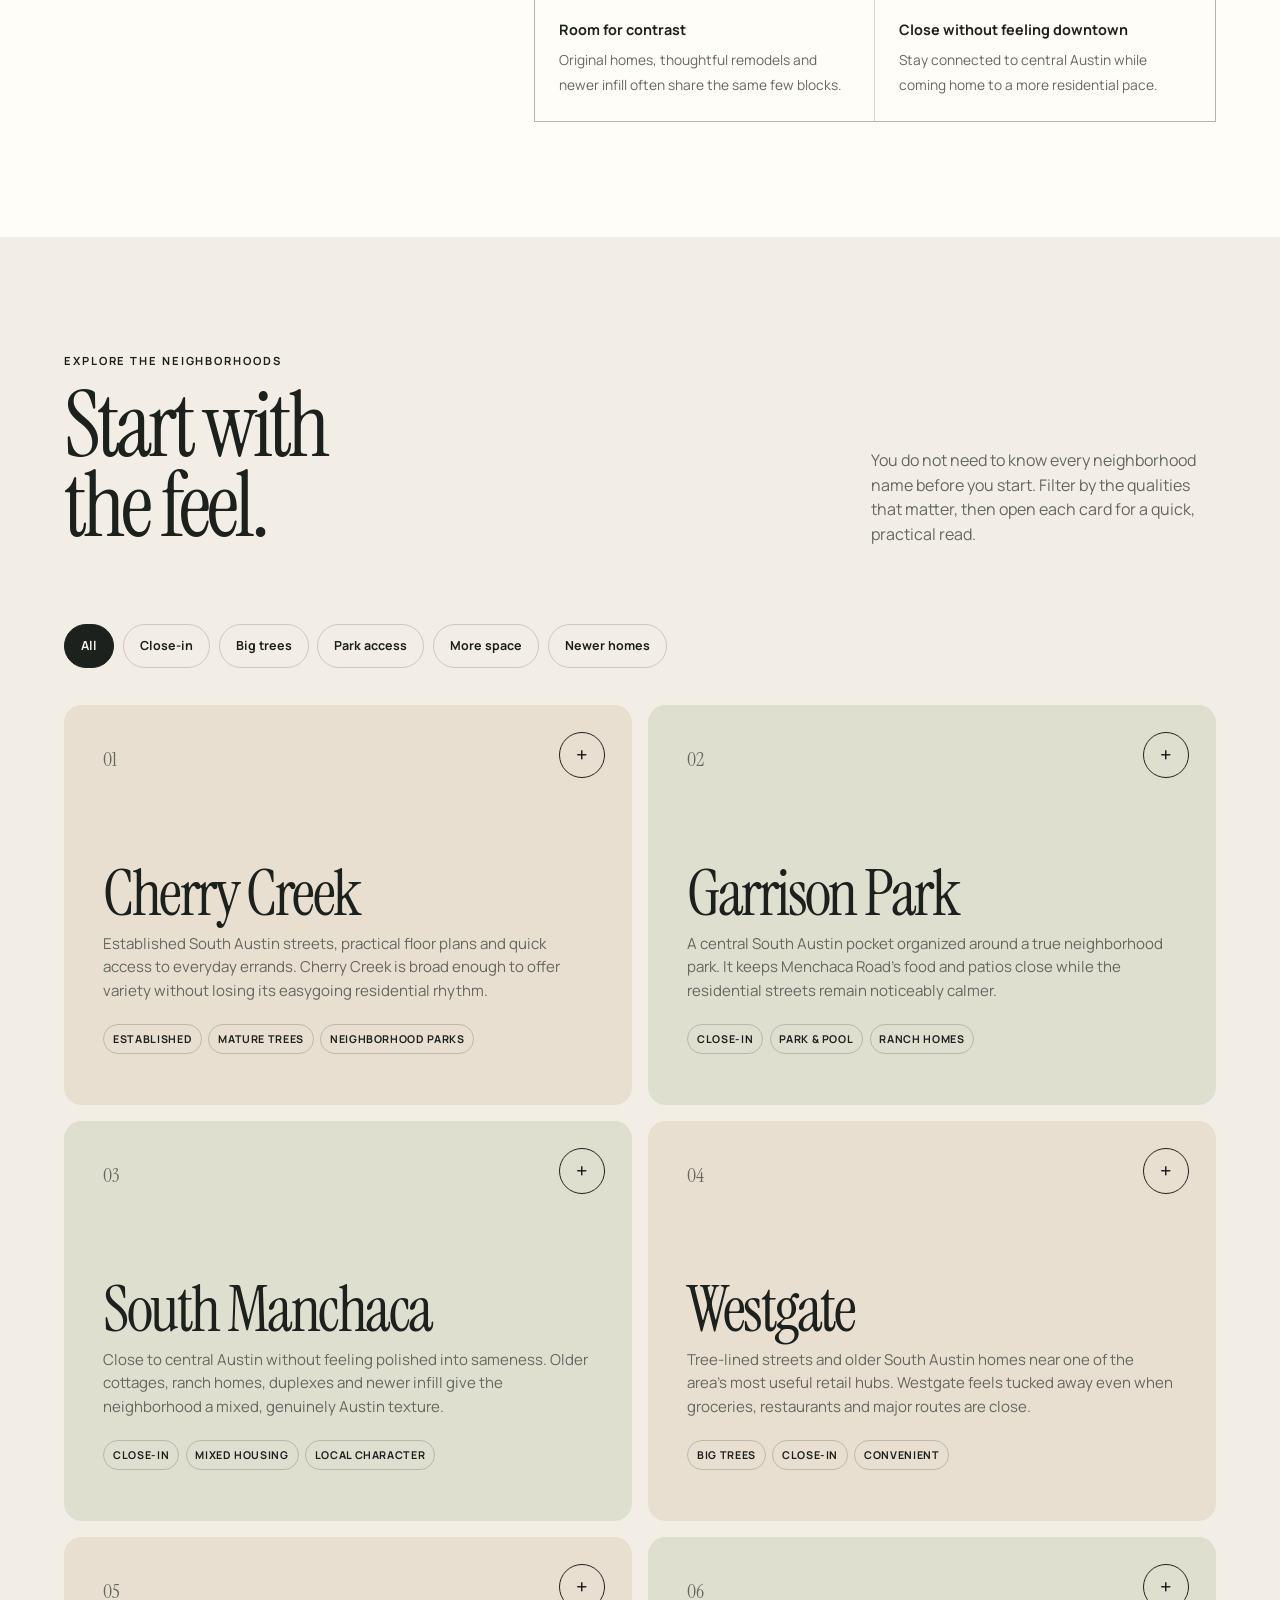
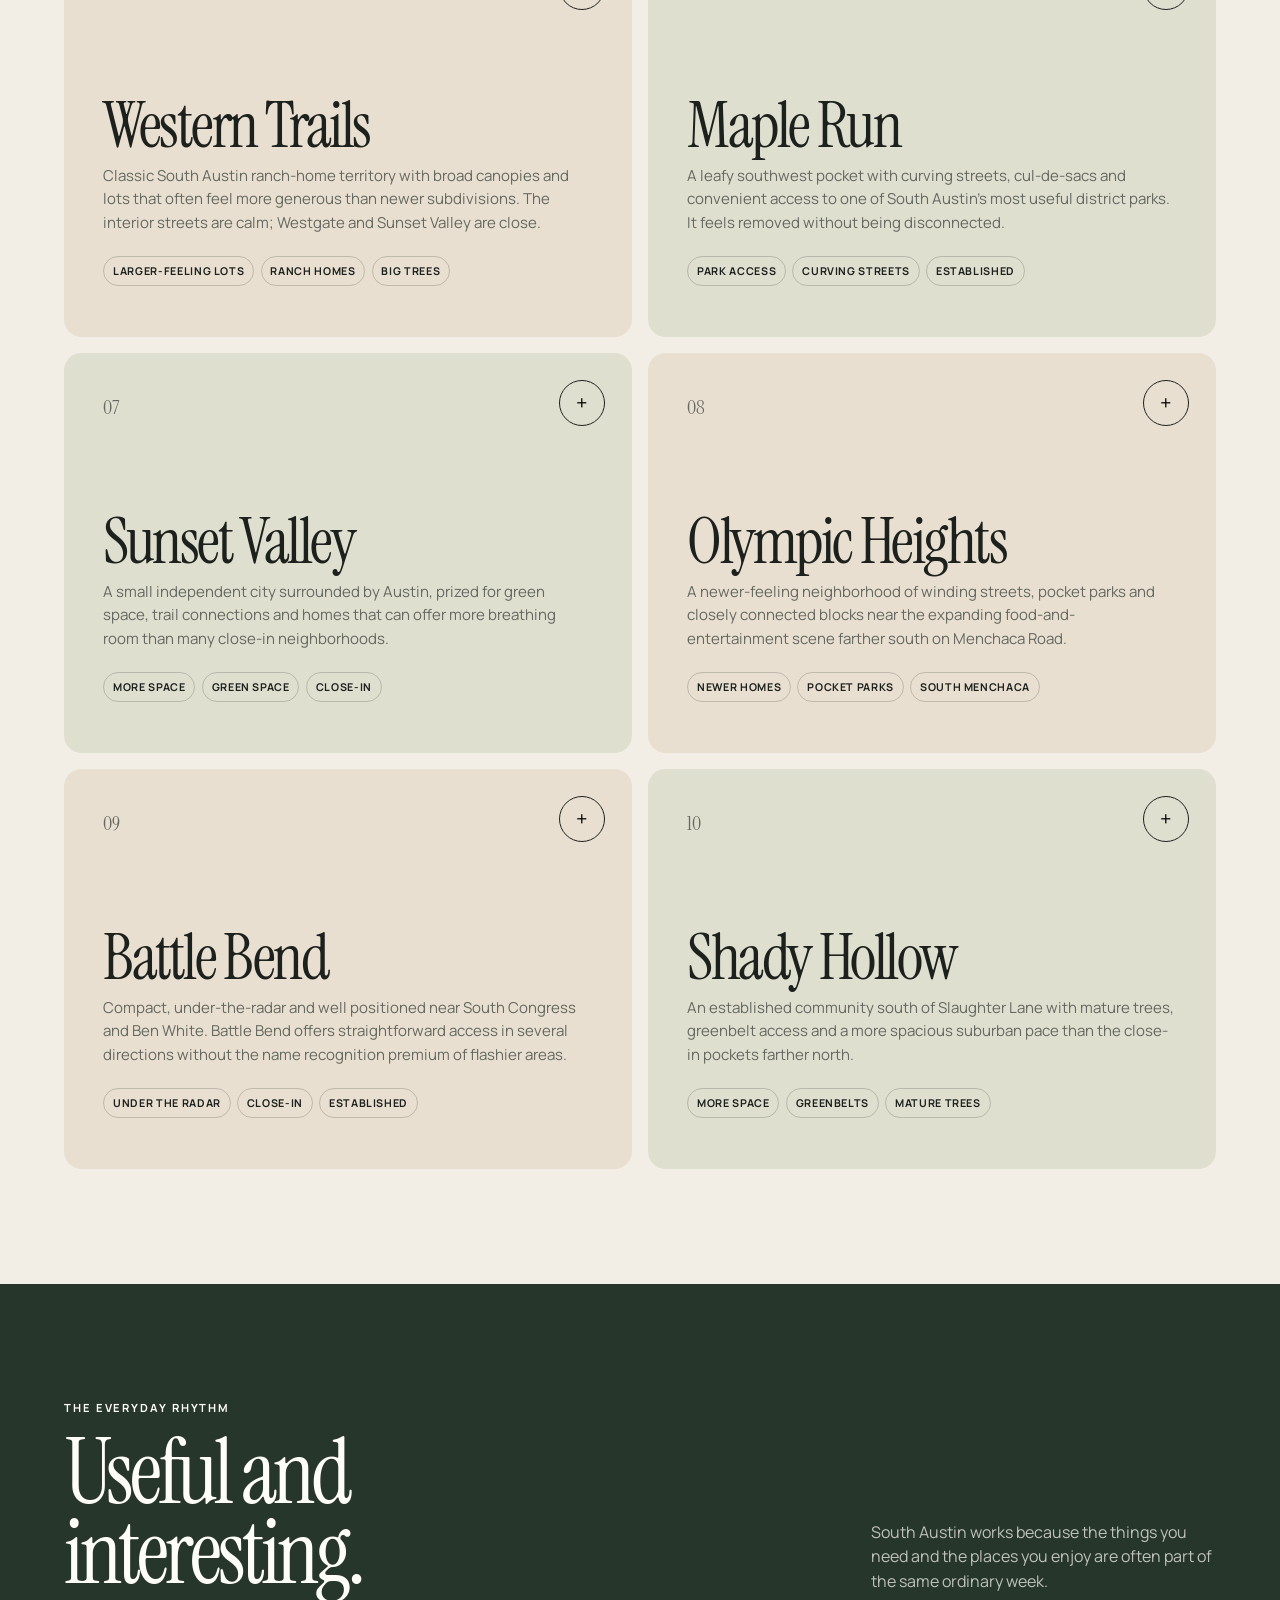
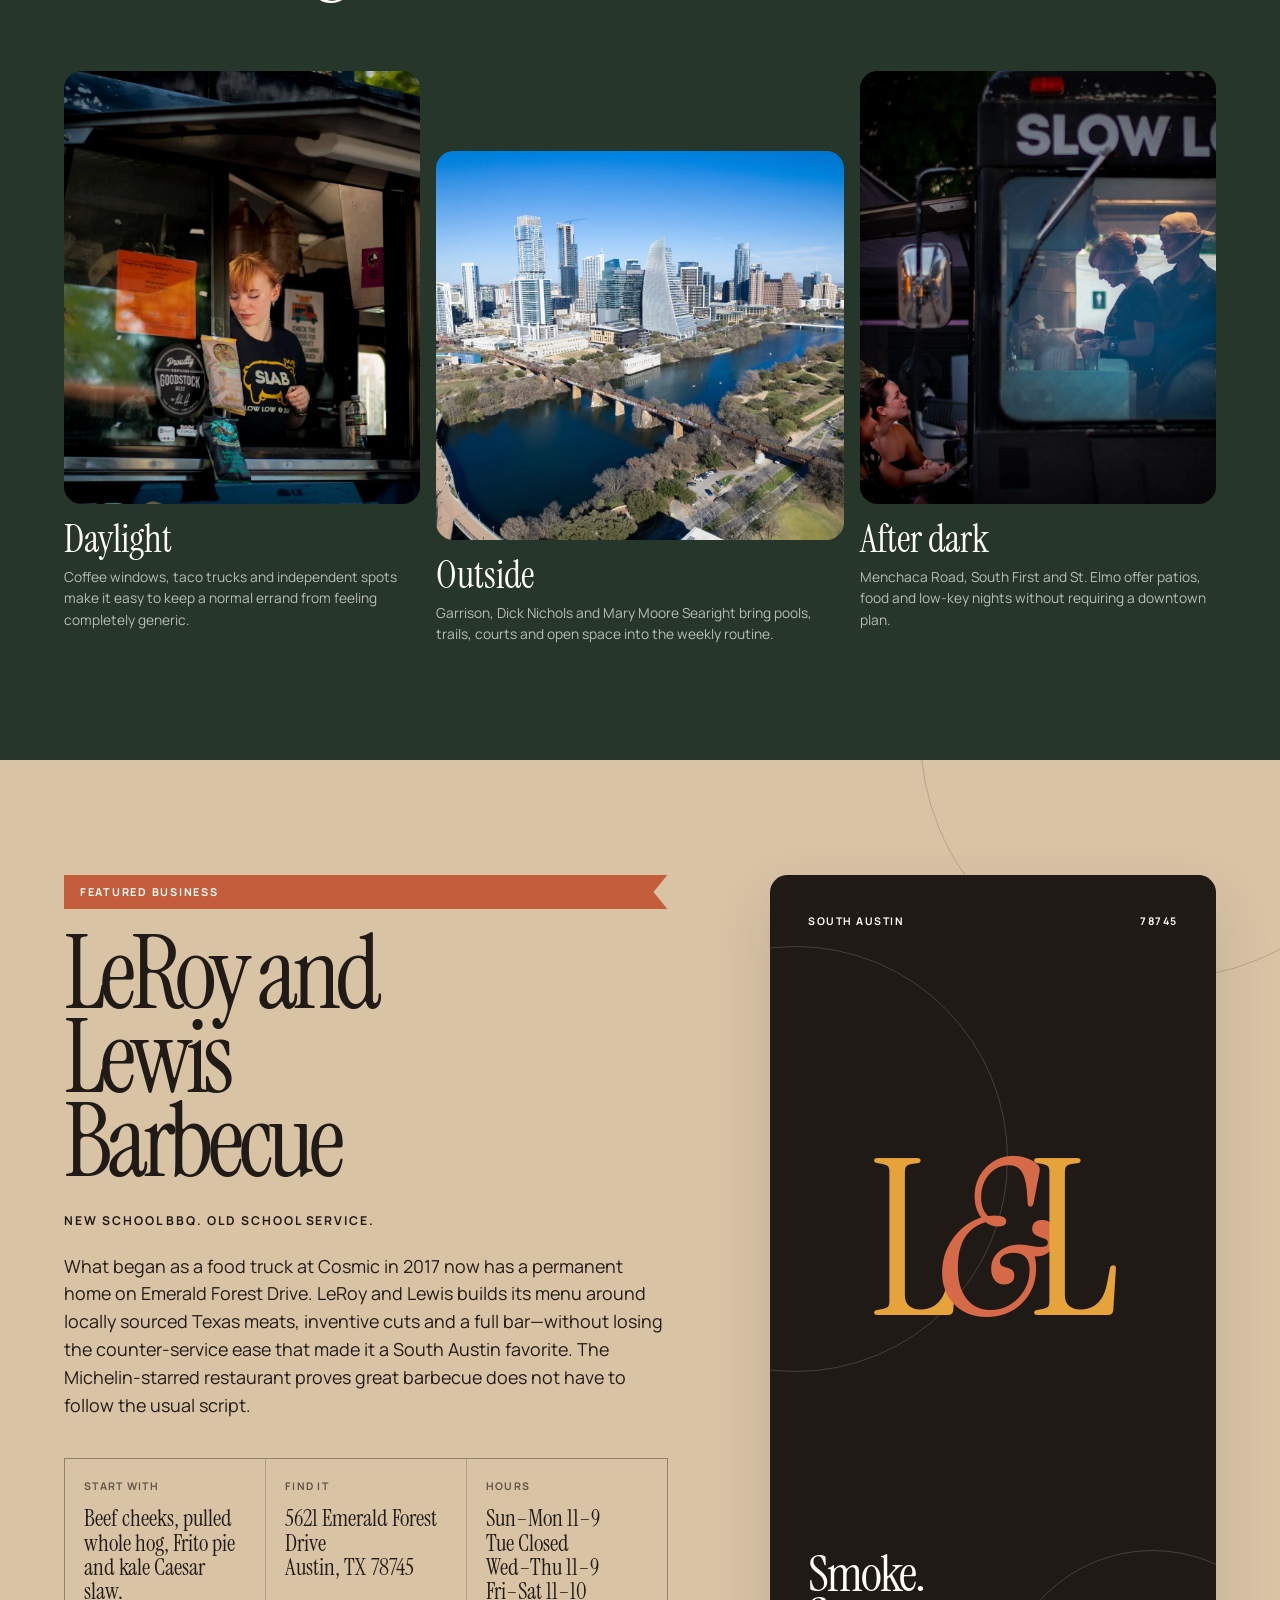
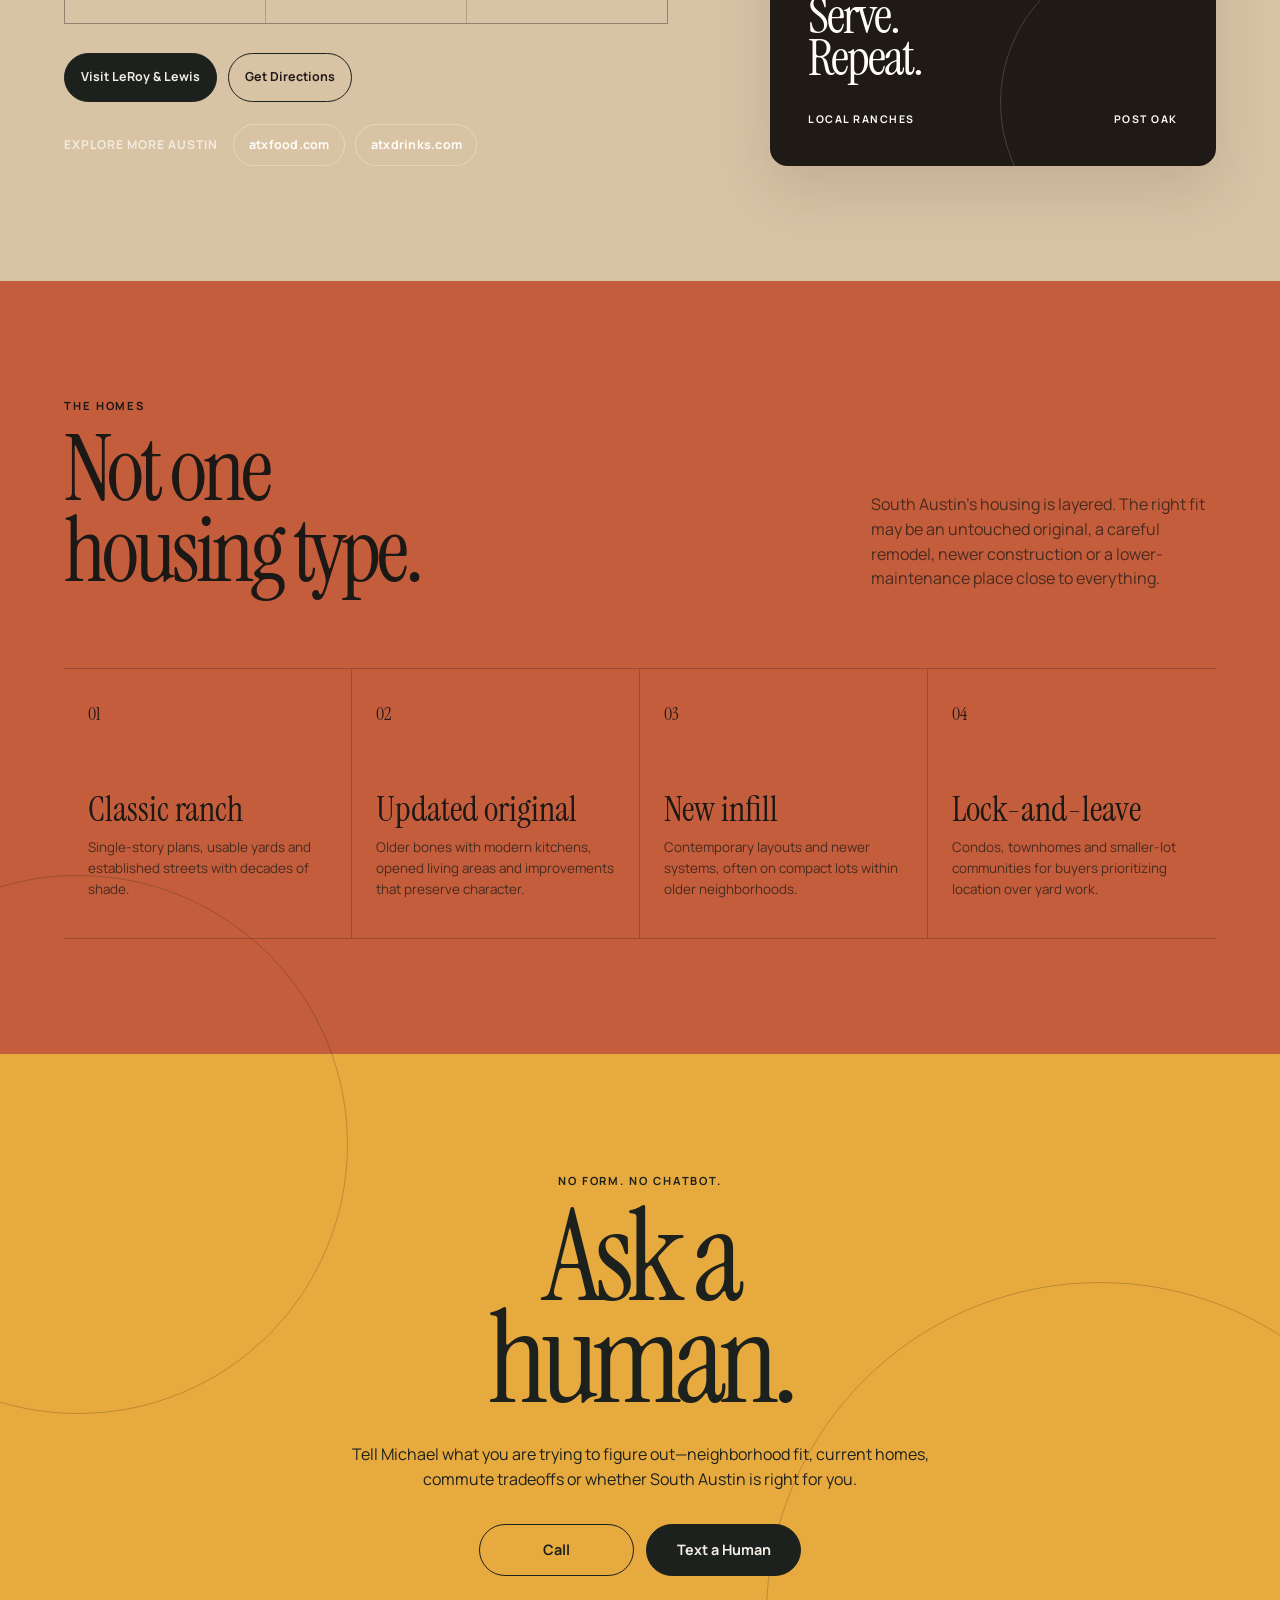
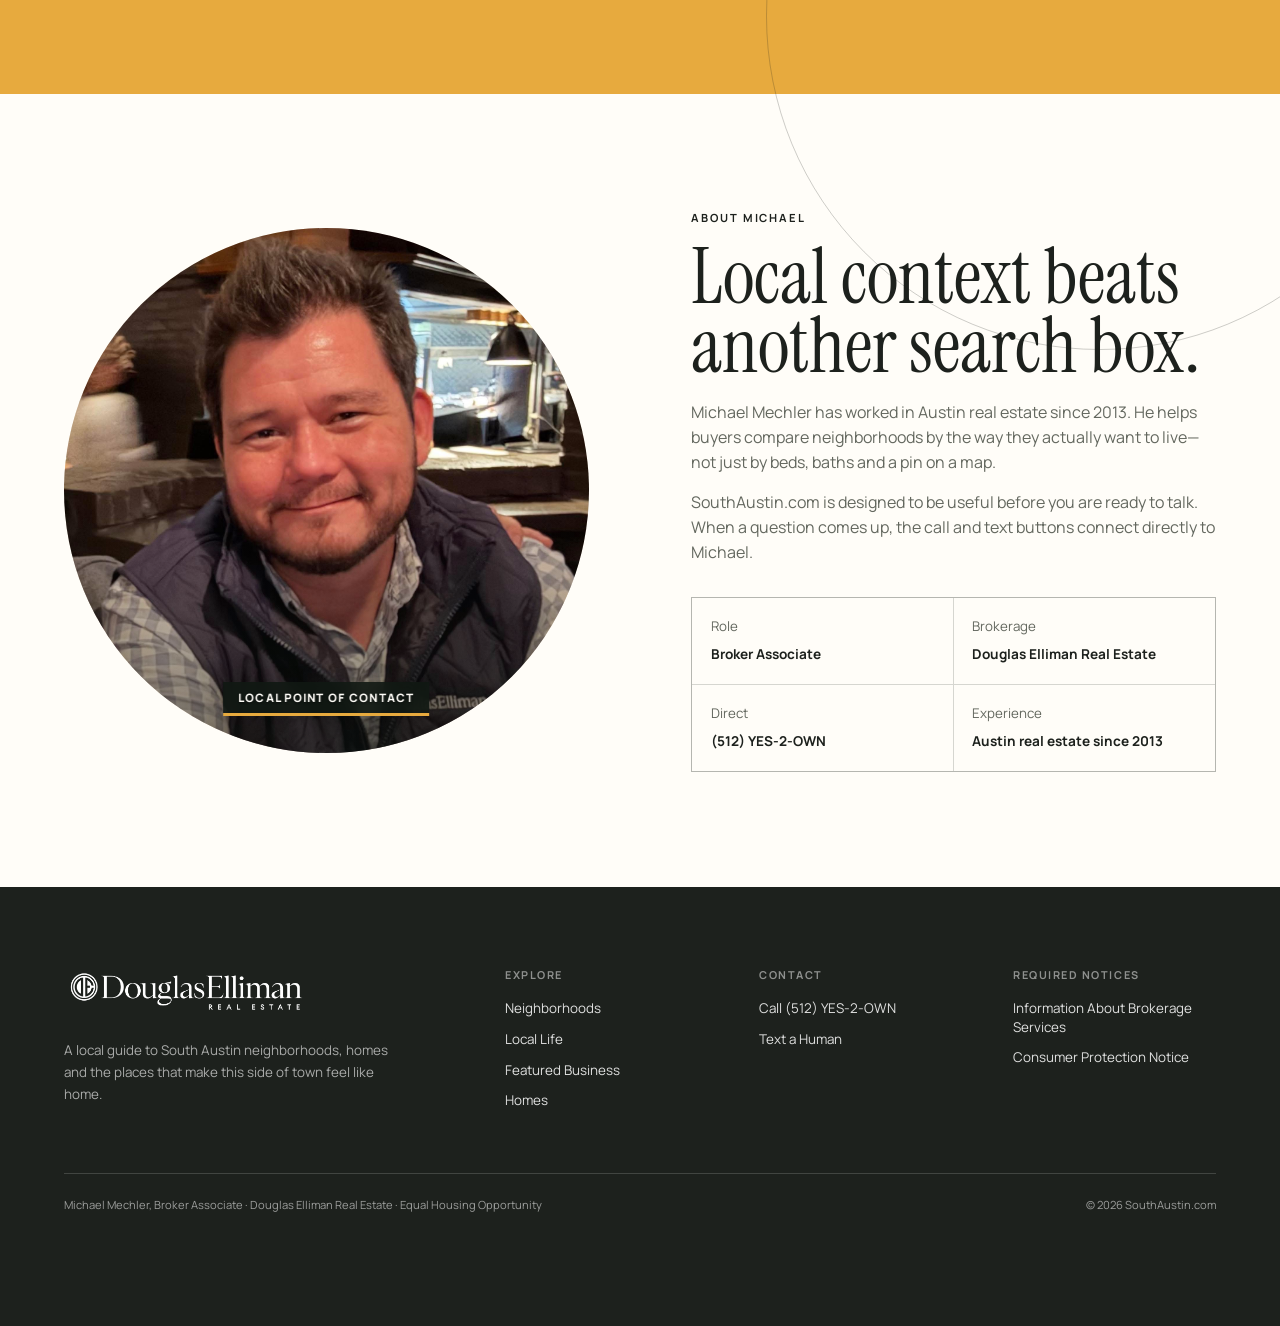
==== commit 4c5ded54: "Update index.html" ====
--- a/index.html
+++ b/index.html
@@ -1277,8 +1277,8 @@
           <div class="local-guide-links">
             <span>Explore more Austin</span>
             <div class="local-guide-text-links">
-              <a href="https://atxfood.com/" target="_blank" rel="noopener">ATXFood.com</a>
-              <a href="https://atxdrinks.com/" target="_blank" rel="noopener">ATXDrinks.com</a>
+              <a href="https://atxfood.com/" target="_blank" rel="noopener">atxfood.com</a>
+              <a href="https://atxdrinks.com/" target="_blank" rel="noopener">atxdrinks.com</a>
             </div>
           </div>
         </div>
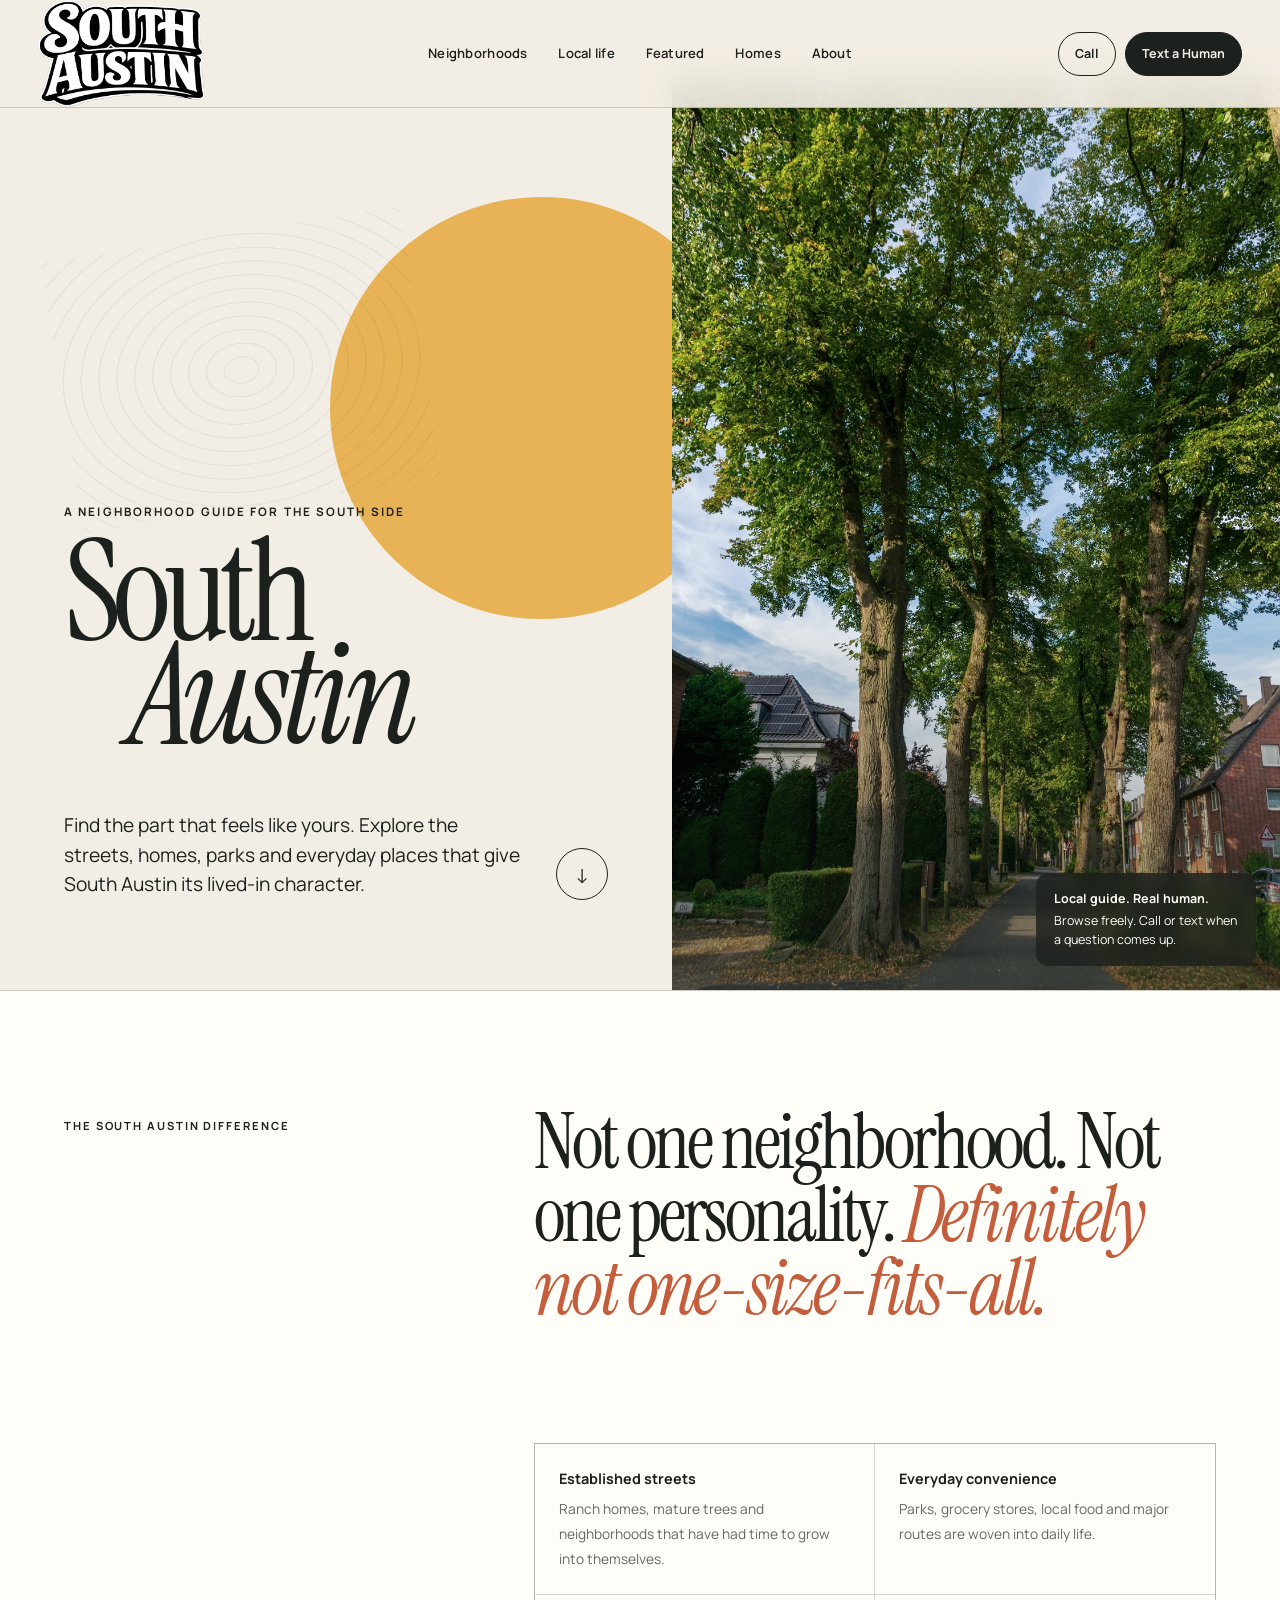
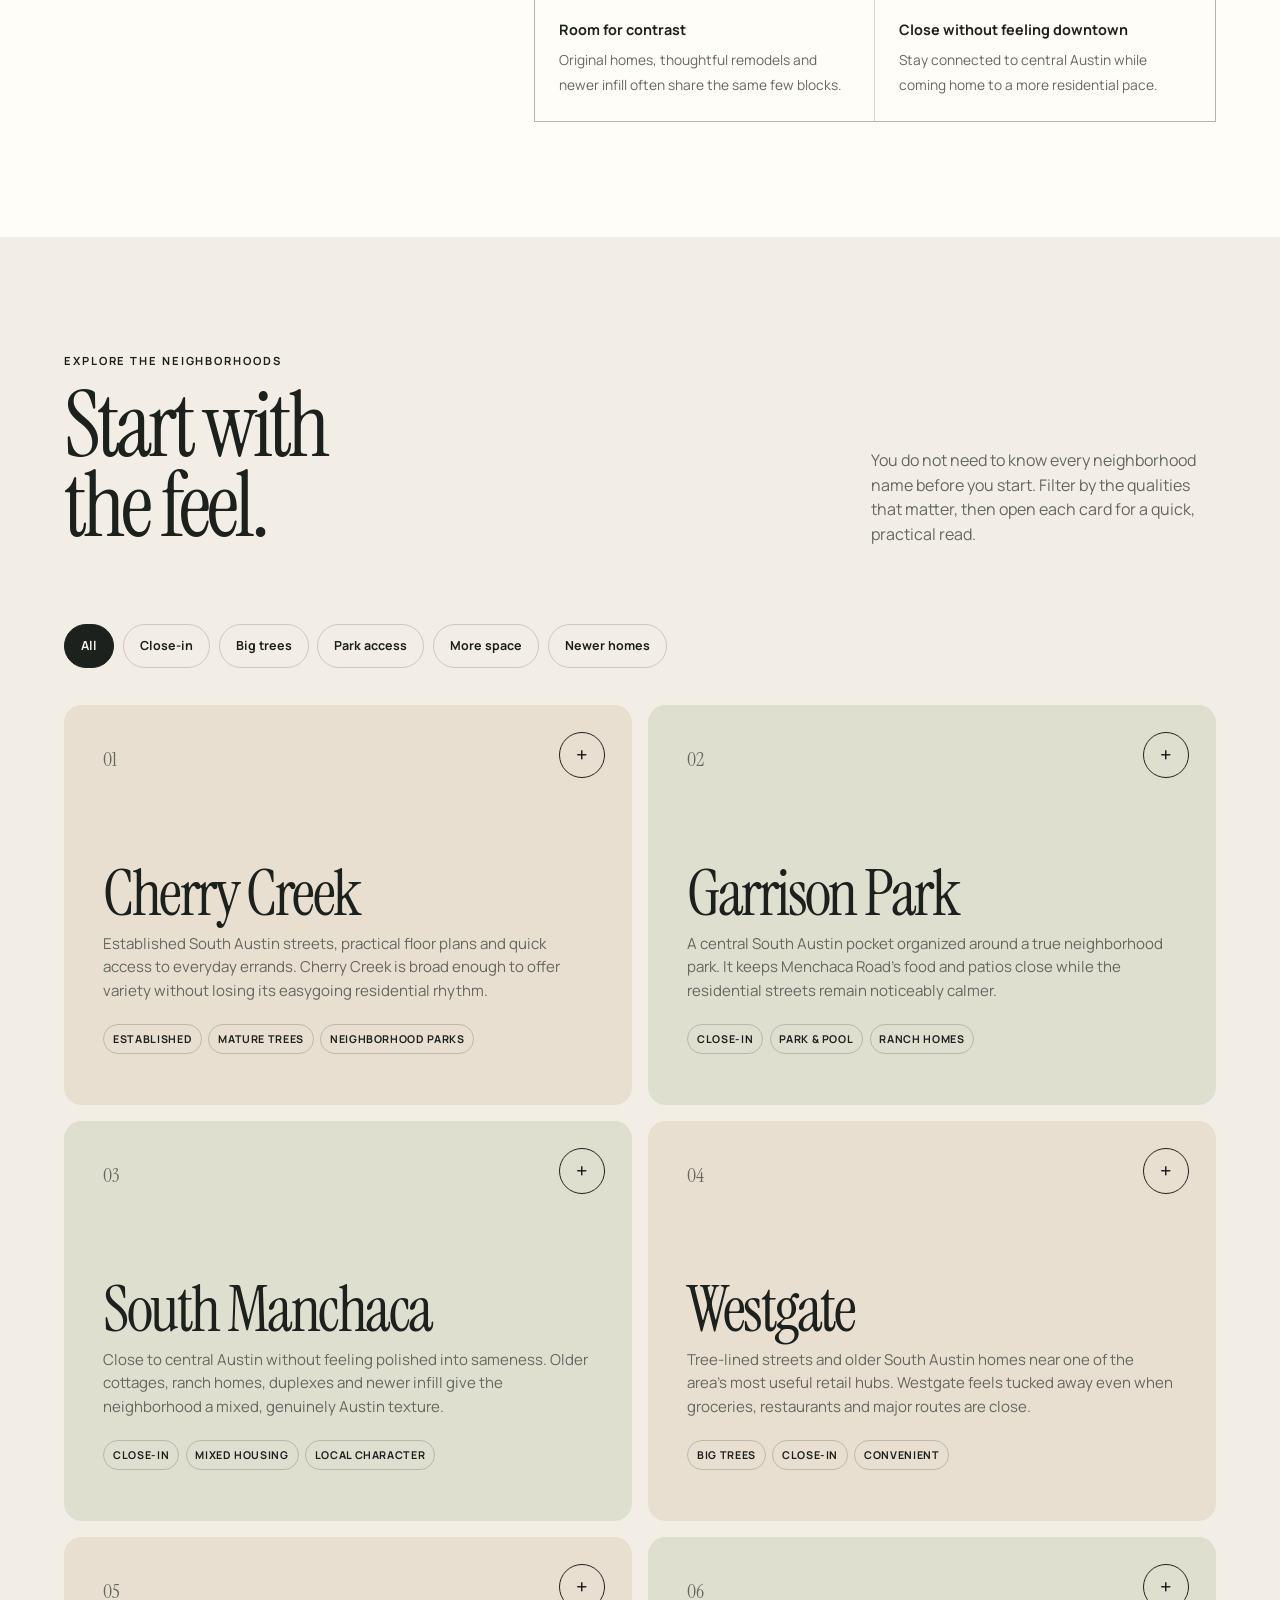
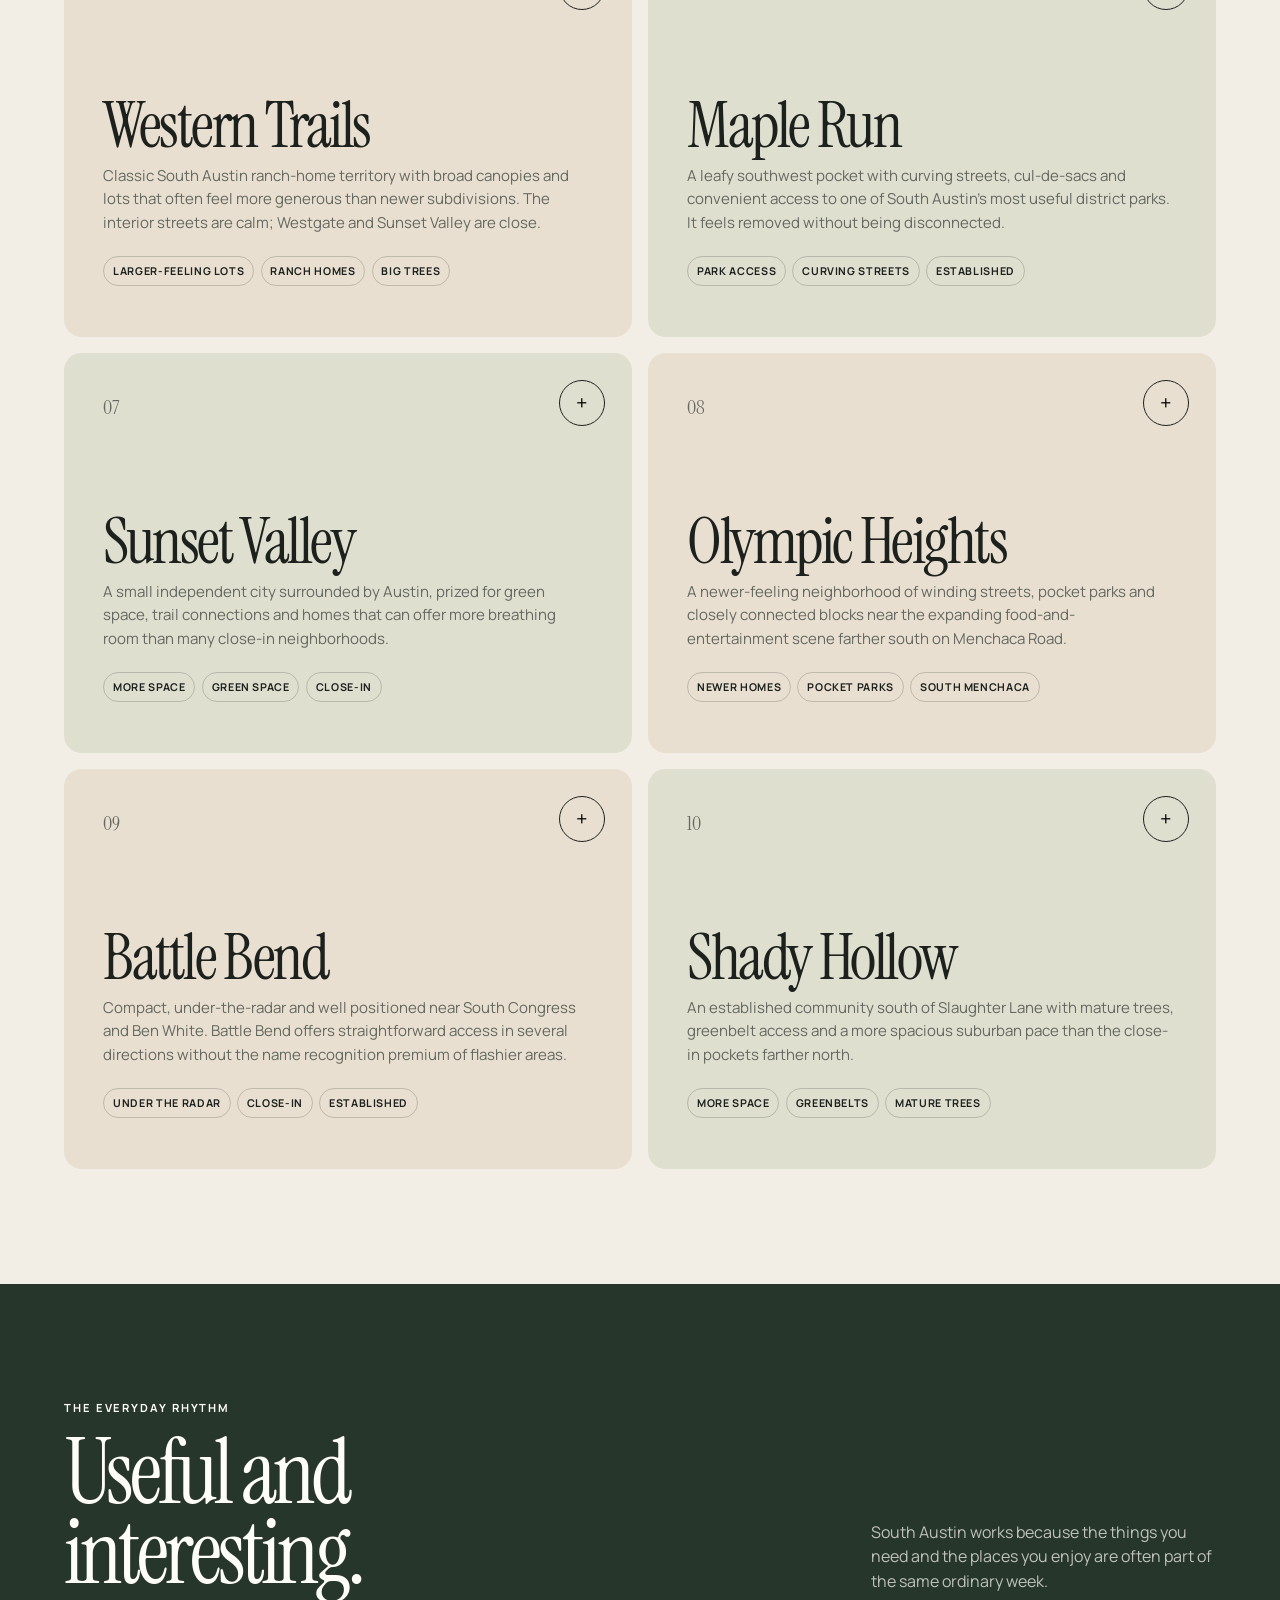
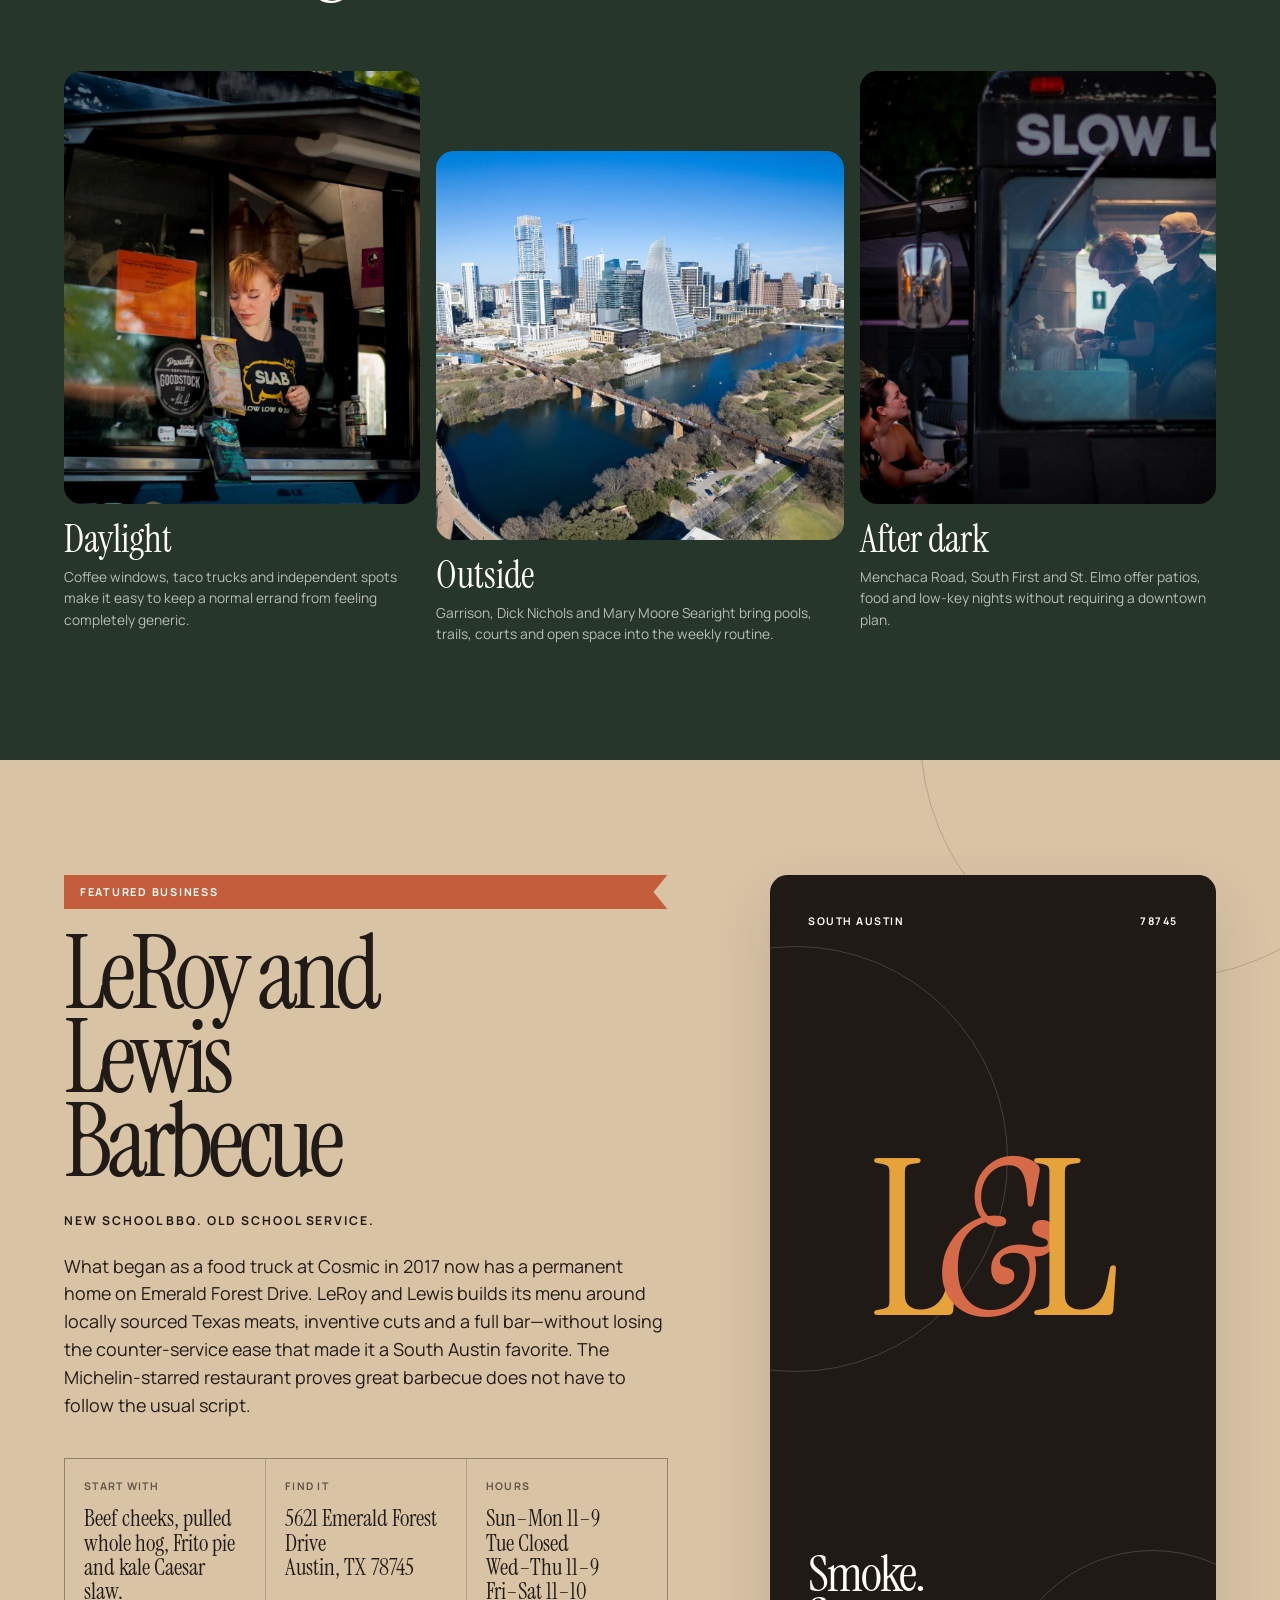
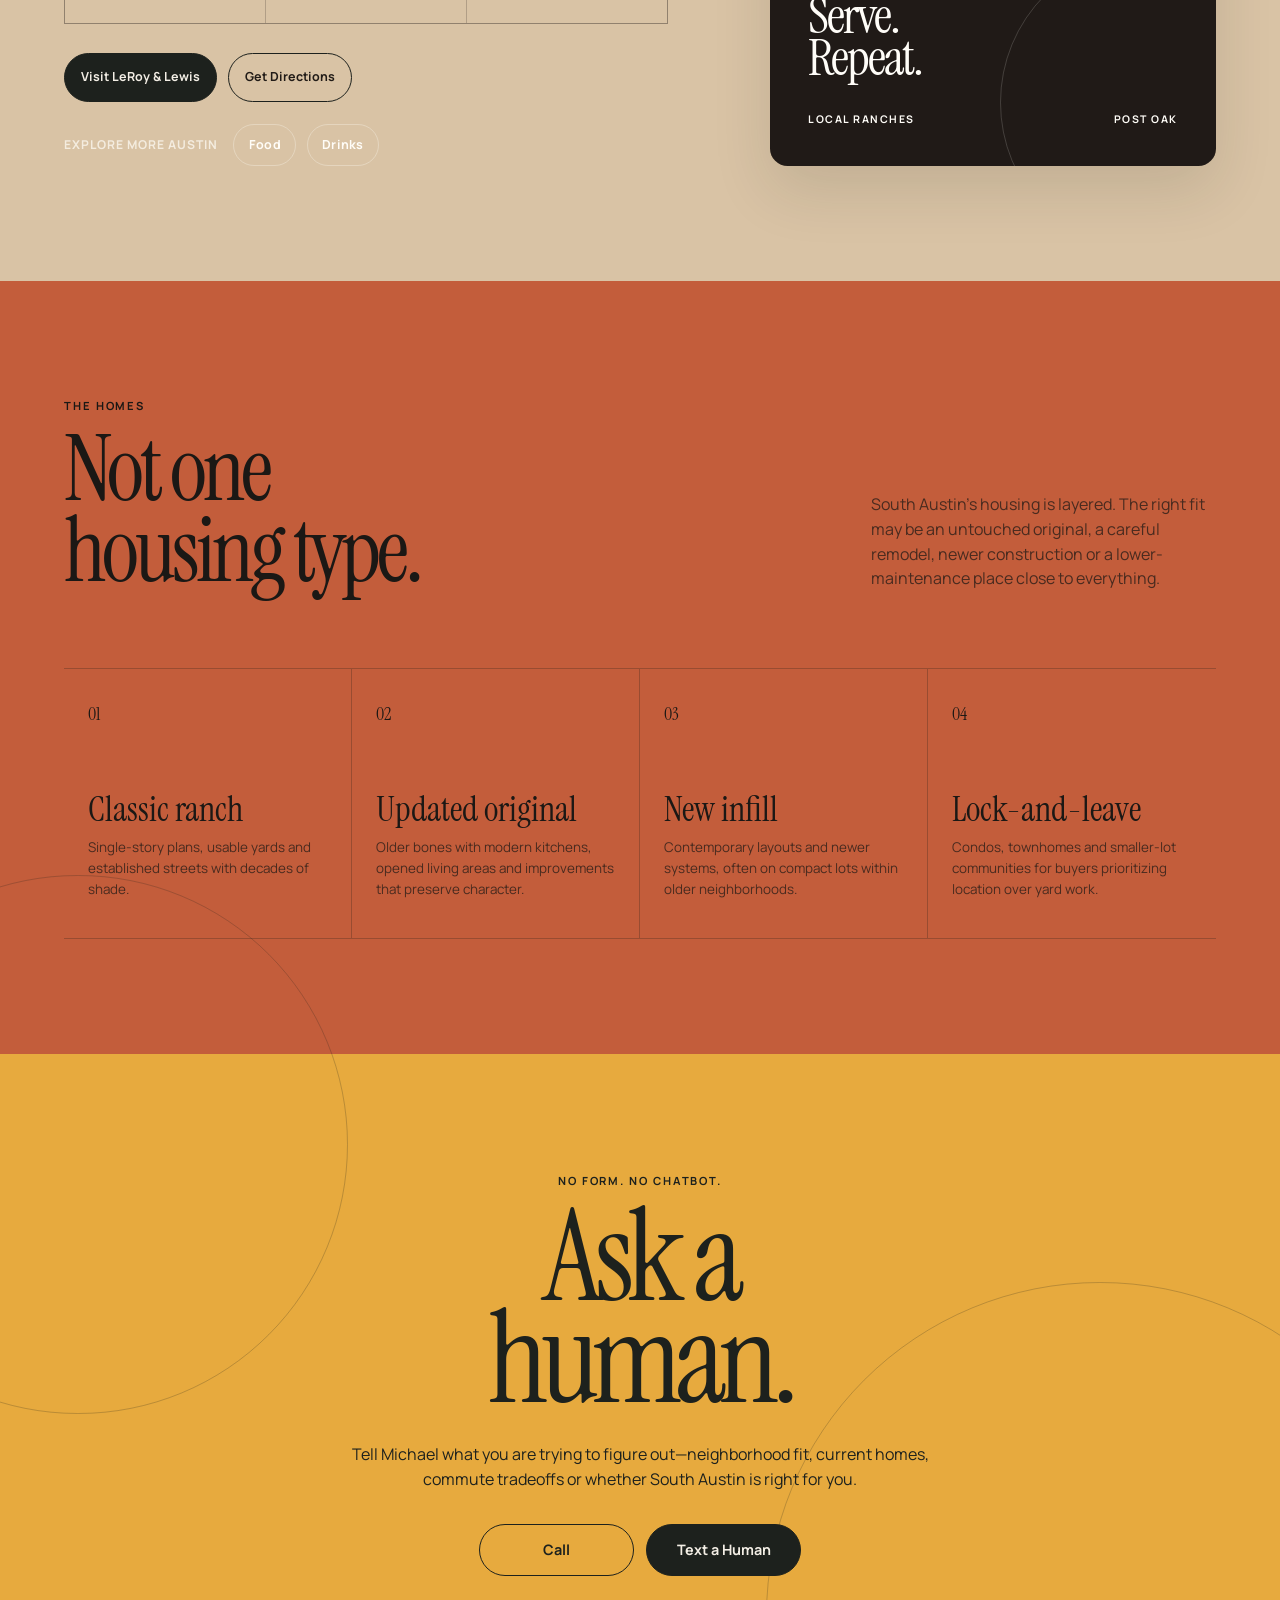
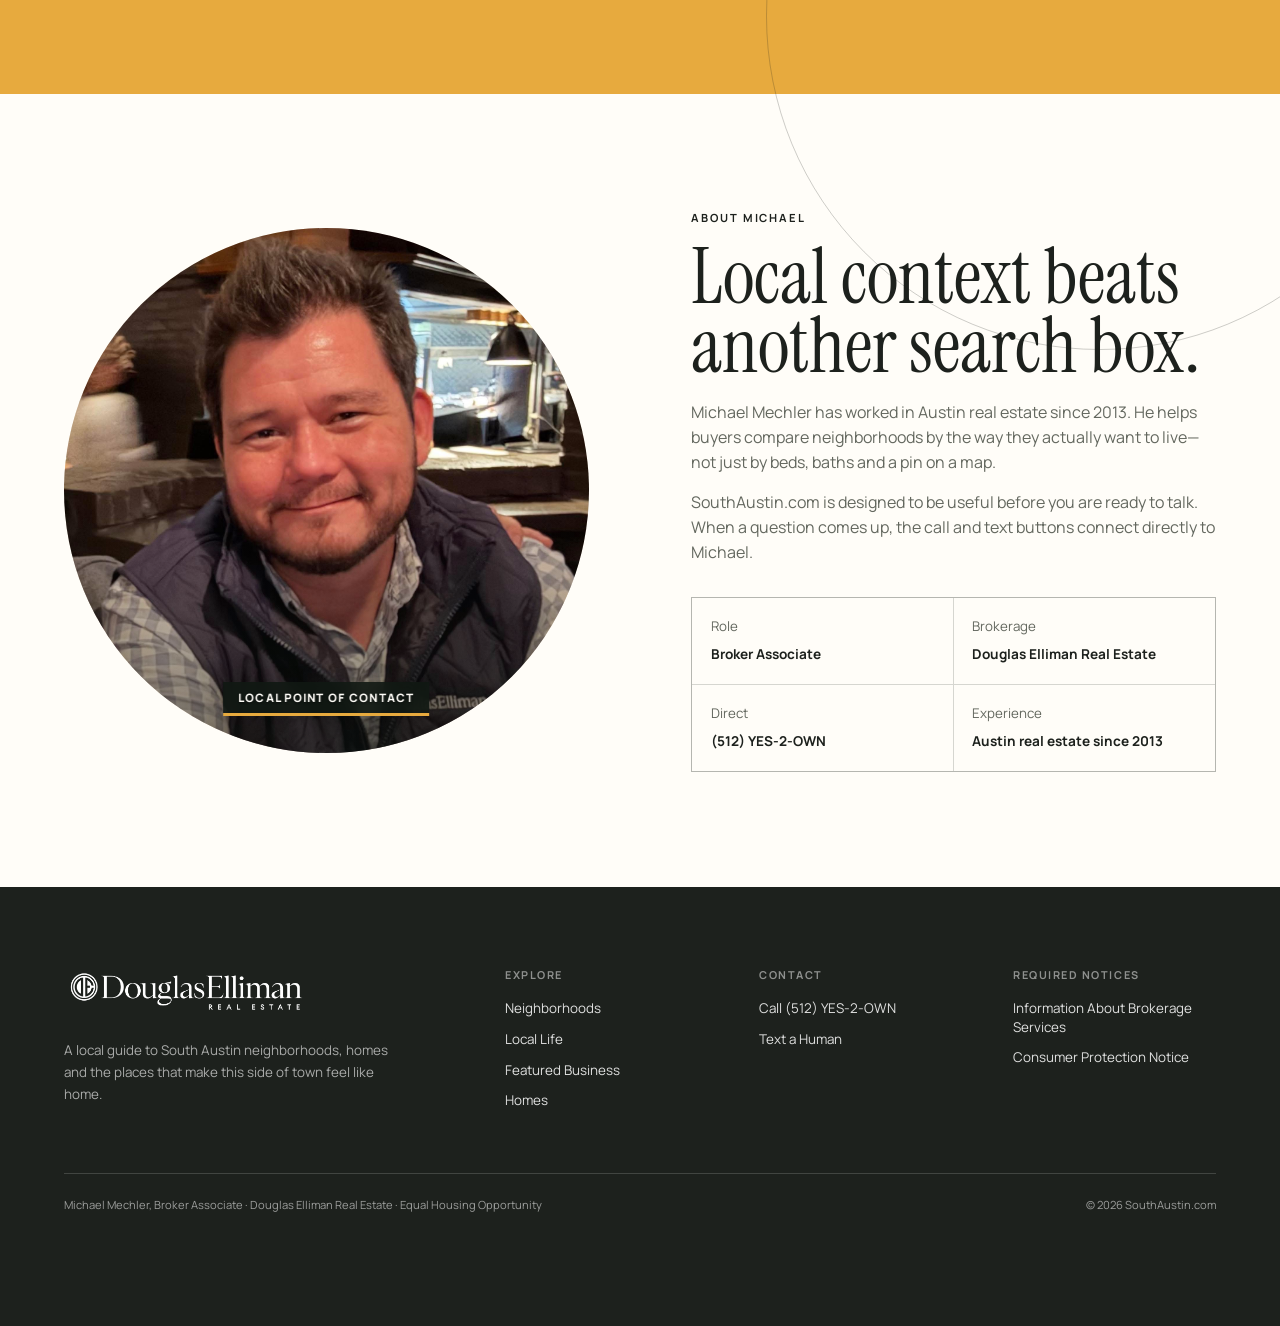
==== commit 872874bd: "Update index.html" ====
--- a/index.html
+++ b/index.html
@@ -1277,8 +1277,8 @@
           <div class="local-guide-links">
             <span>Explore more Austin</span>
             <div class="local-guide-text-links">
-              <a href="https://atxfood.com/" target="_blank" rel="noopener">atxfood.com</a>
-              <a href="https://atxdrinks.com/" target="_blank" rel="noopener">atxdrinks.com</a>
+              <a href="https://atxfood.com/" target="_blank" rel="noopener">Food</a>
+              <a href="https://atxdrinks.com/" target="_blank" rel="noopener">Drinks</a>
             </div>
           </div>
         </div>
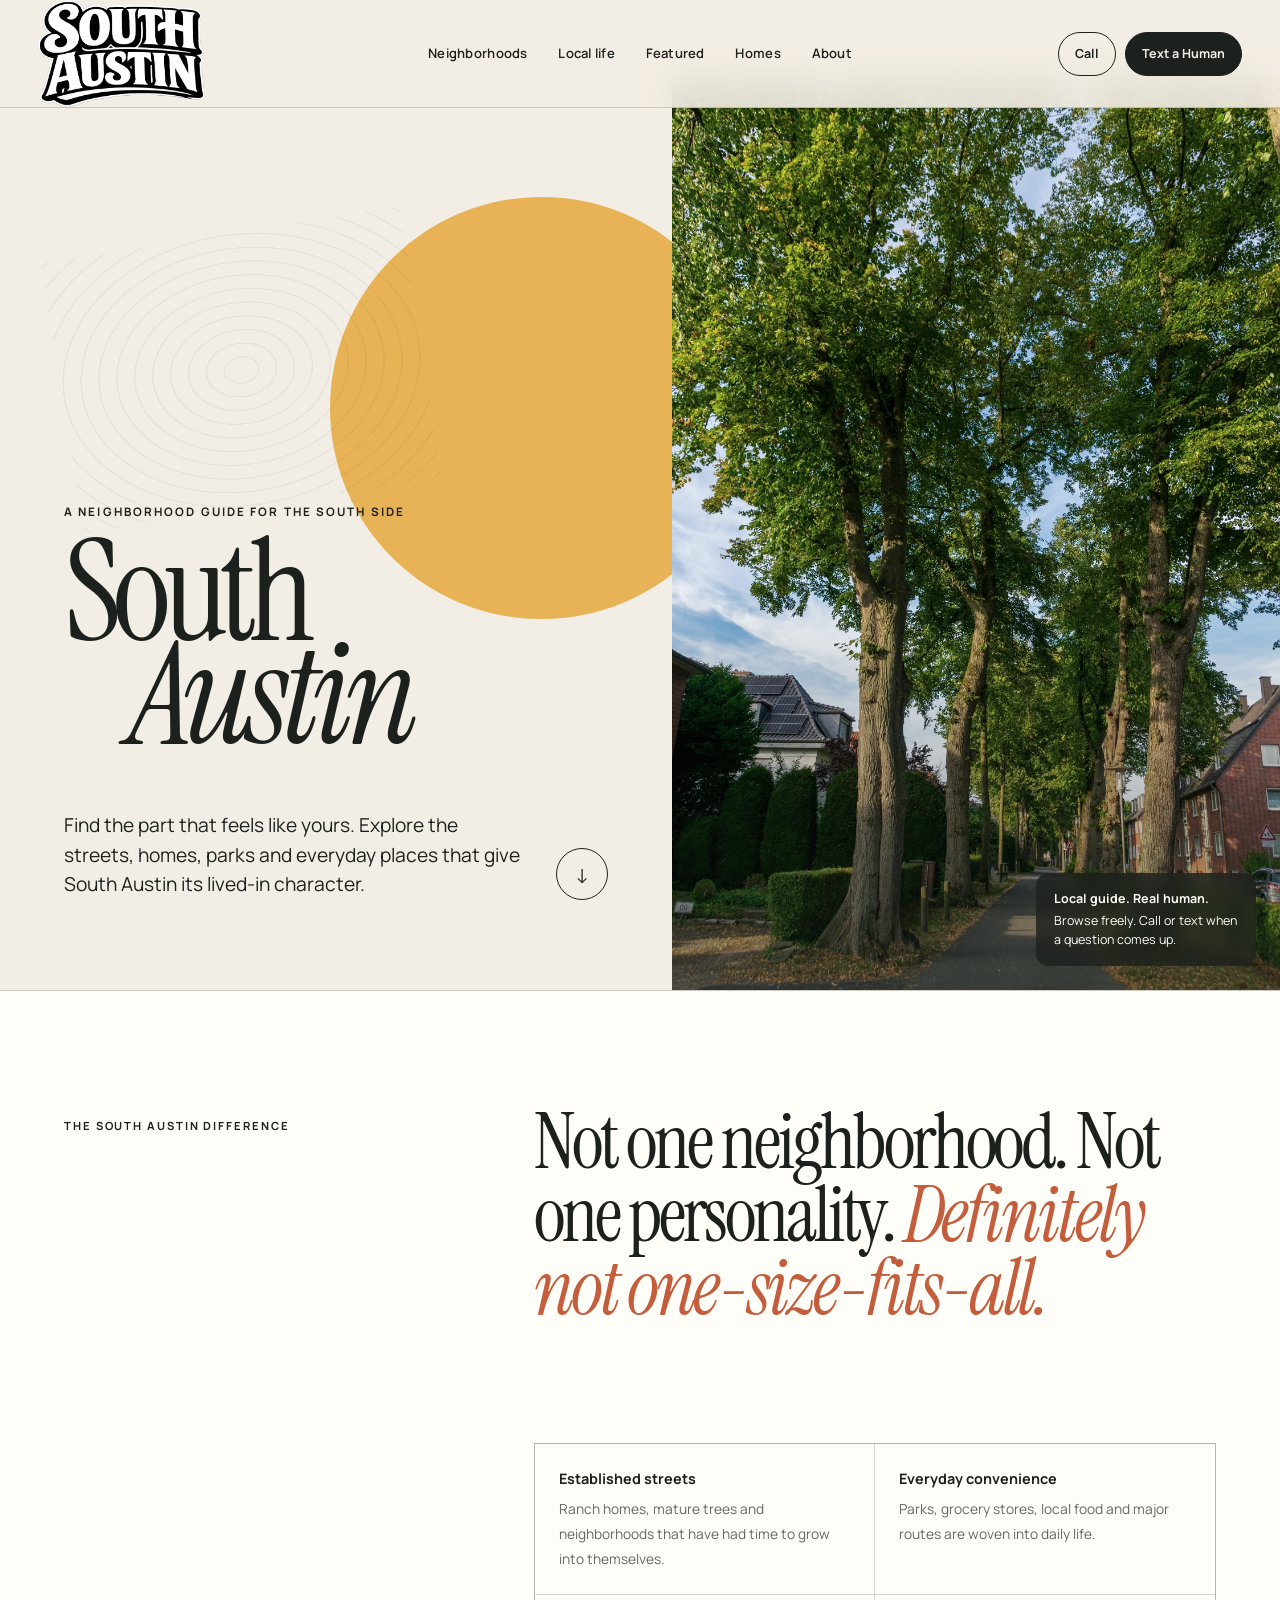
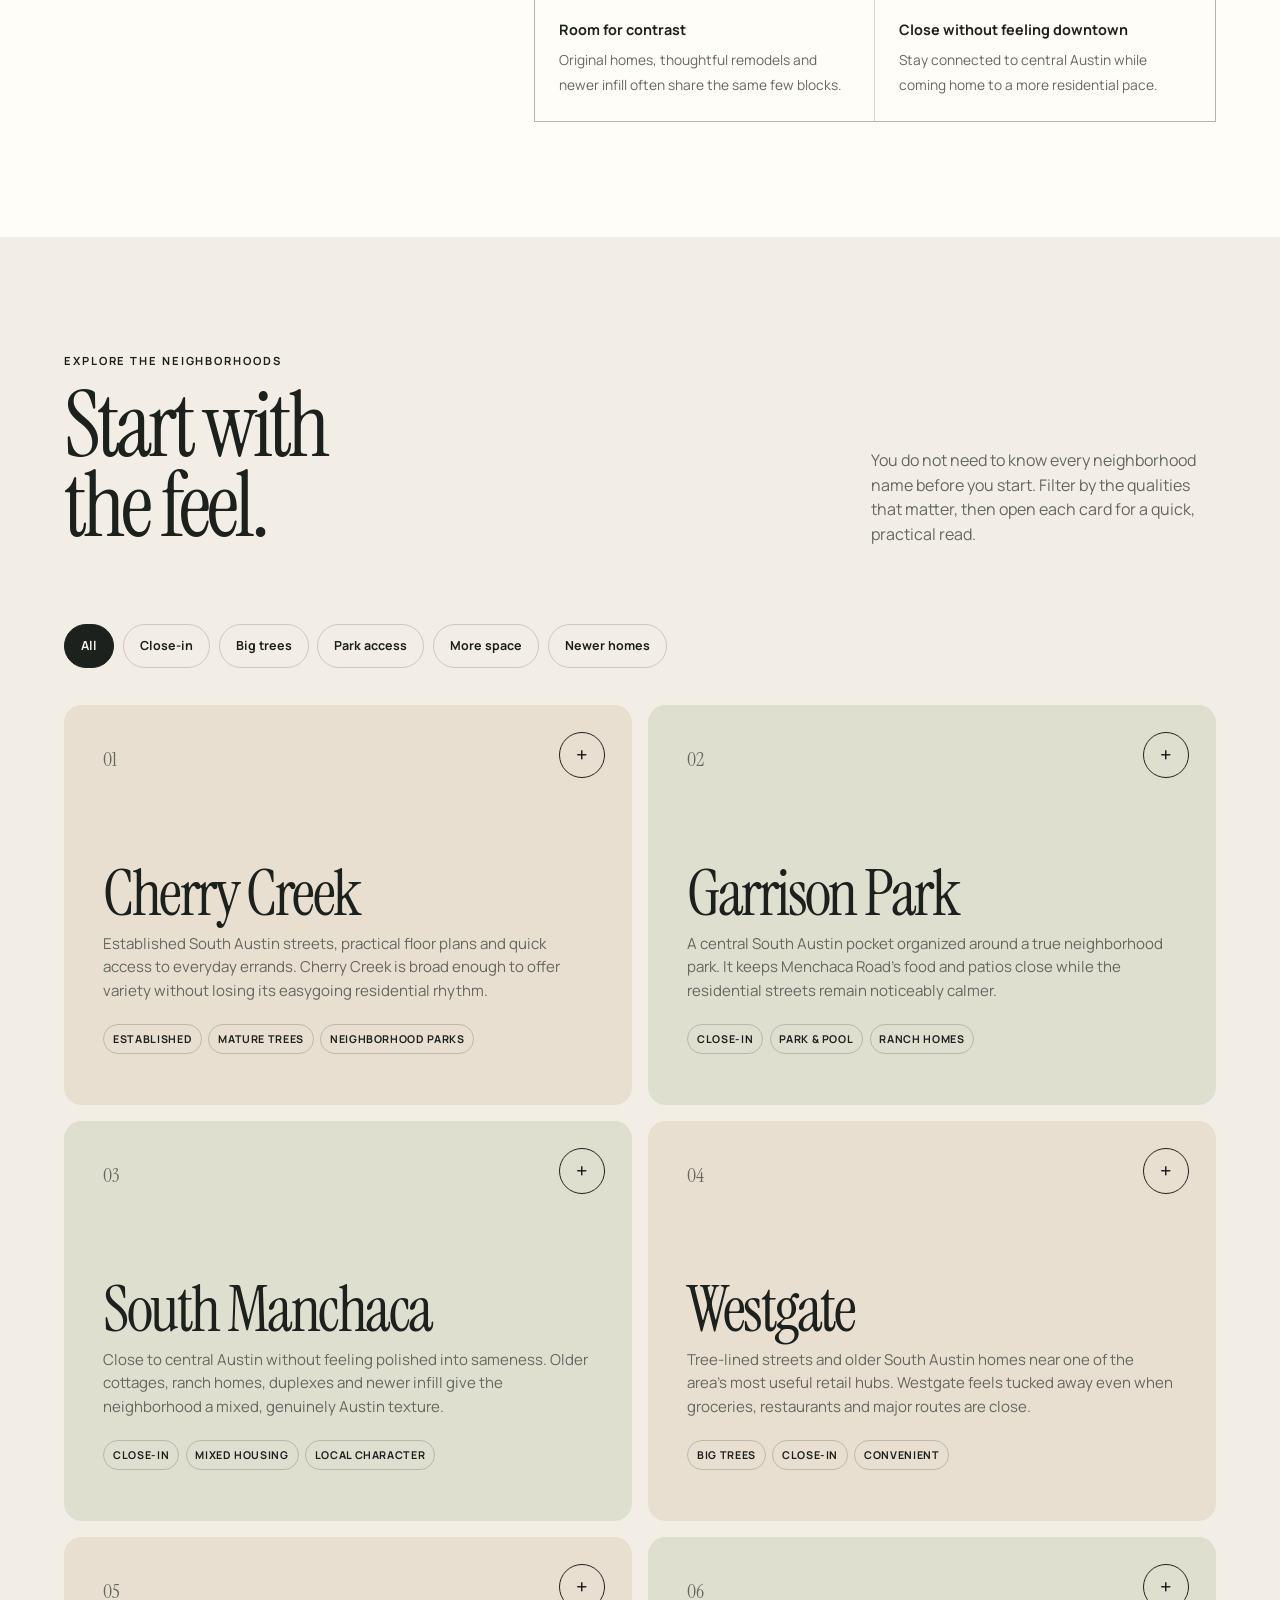
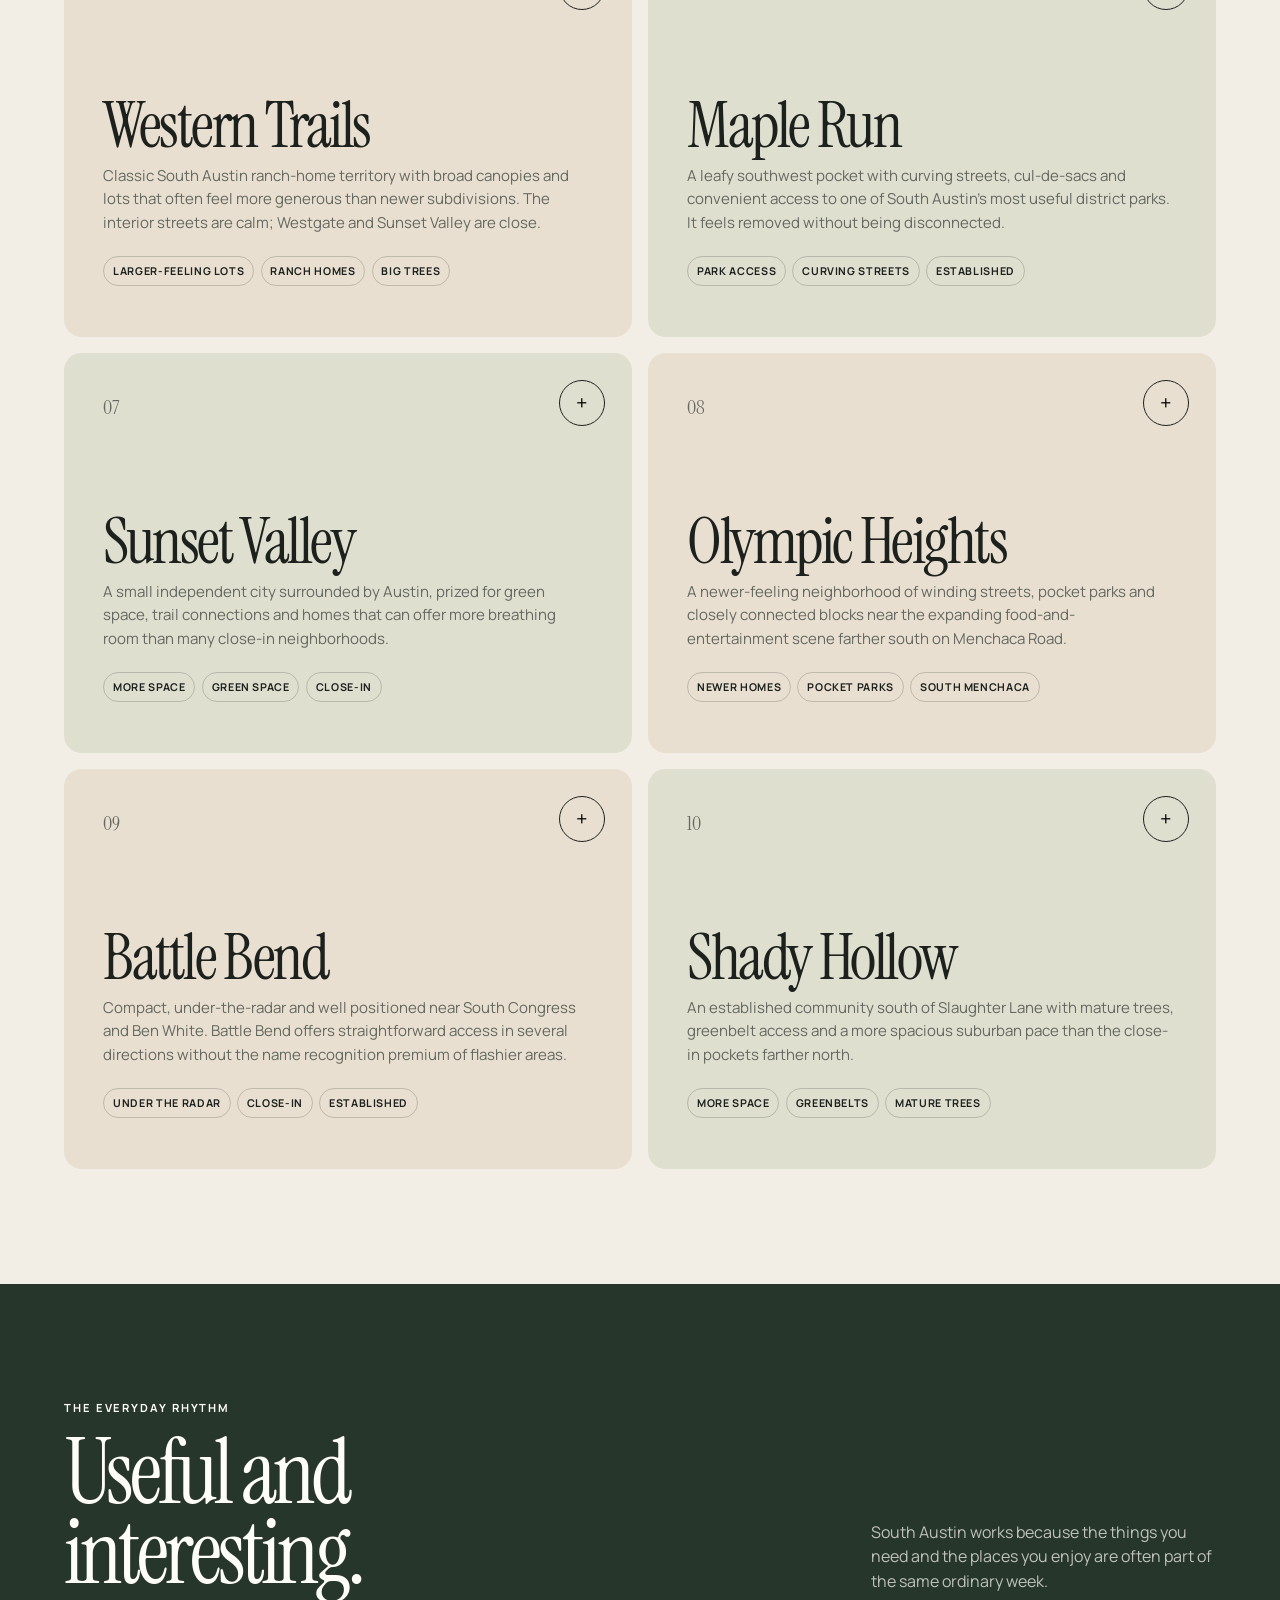
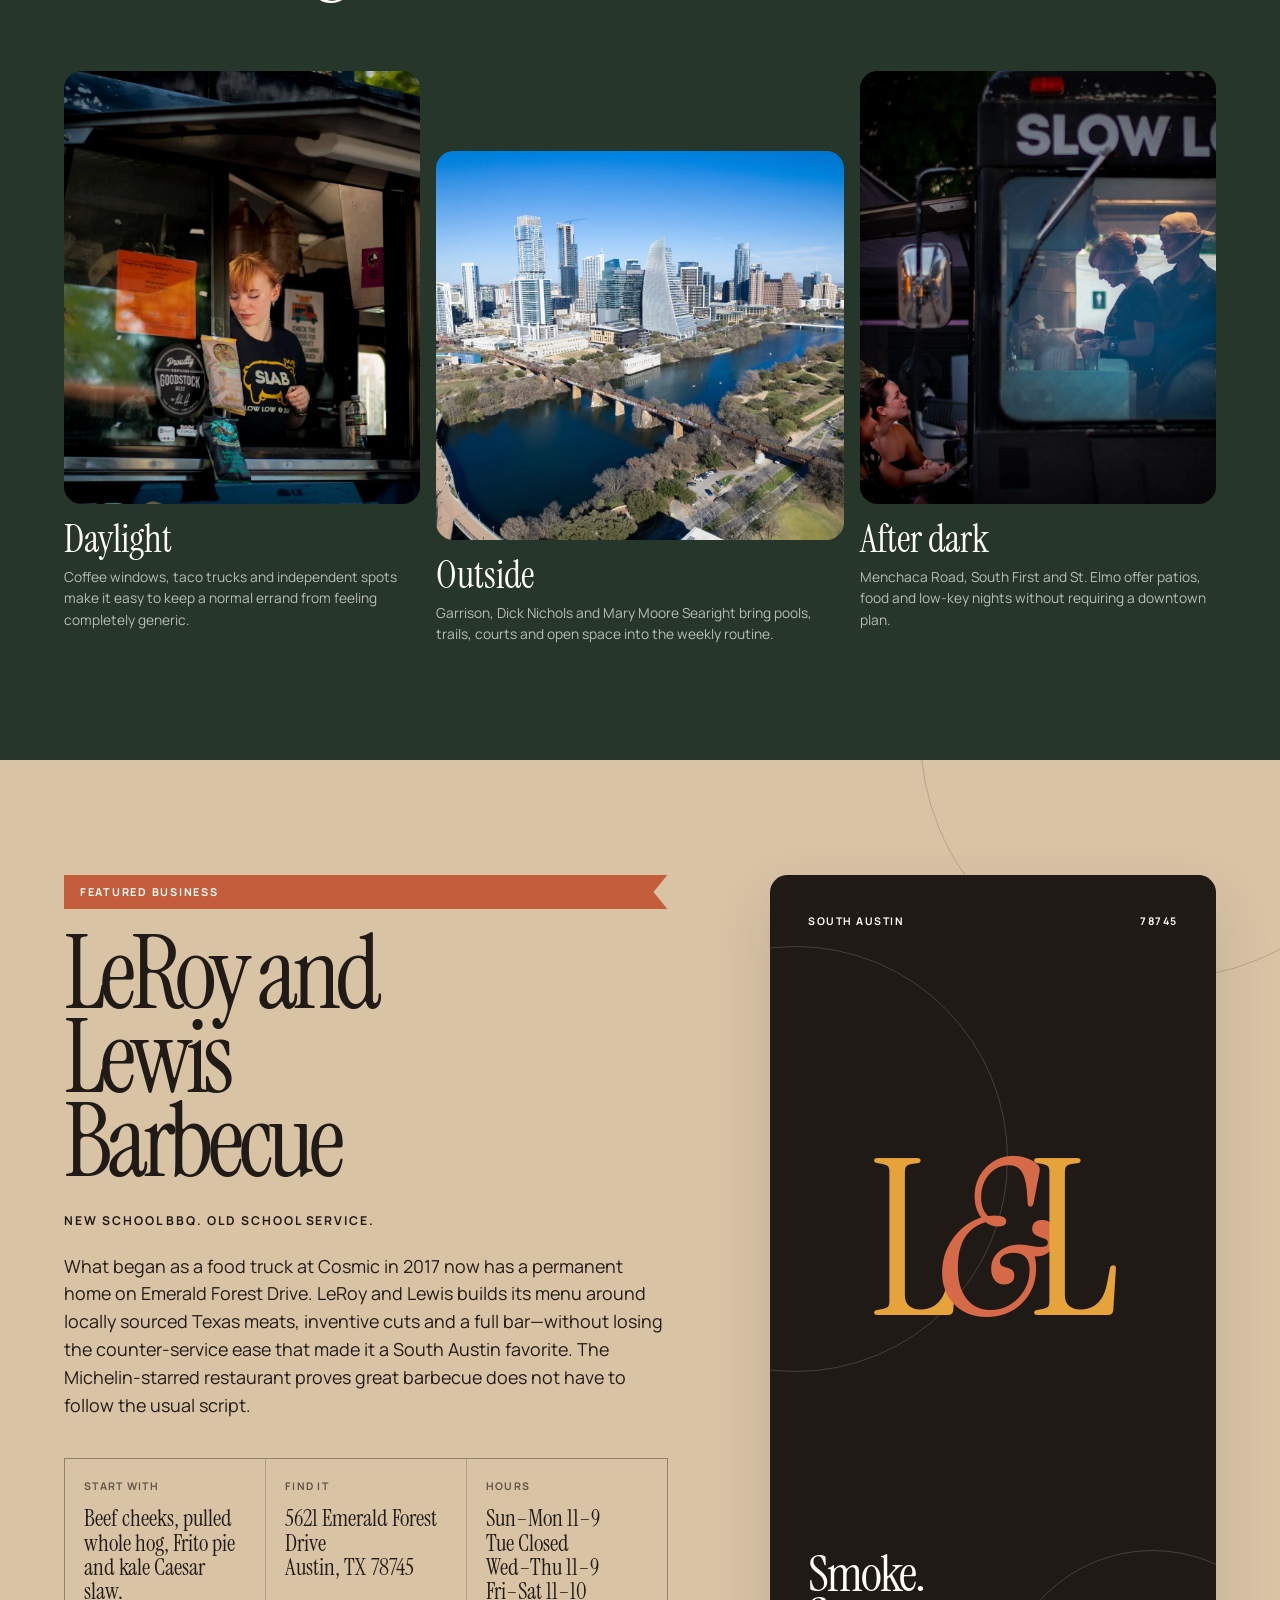
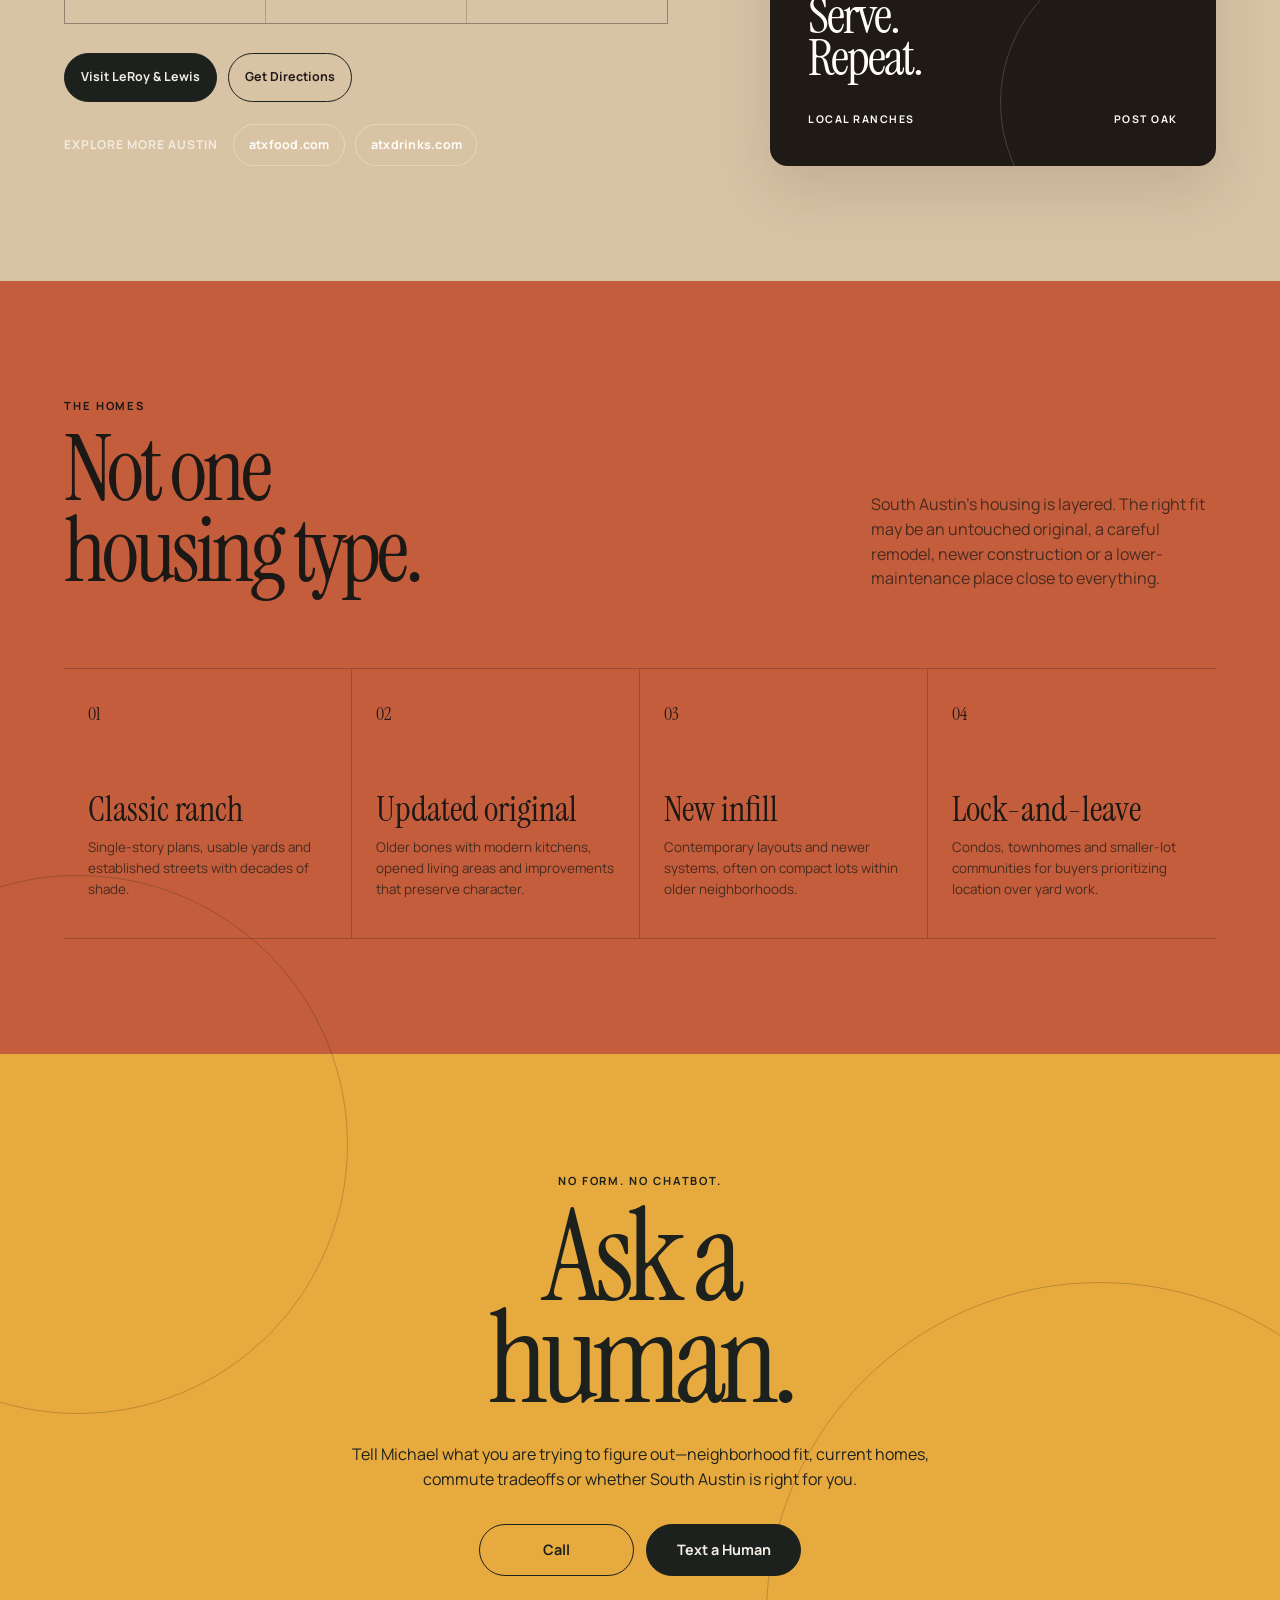
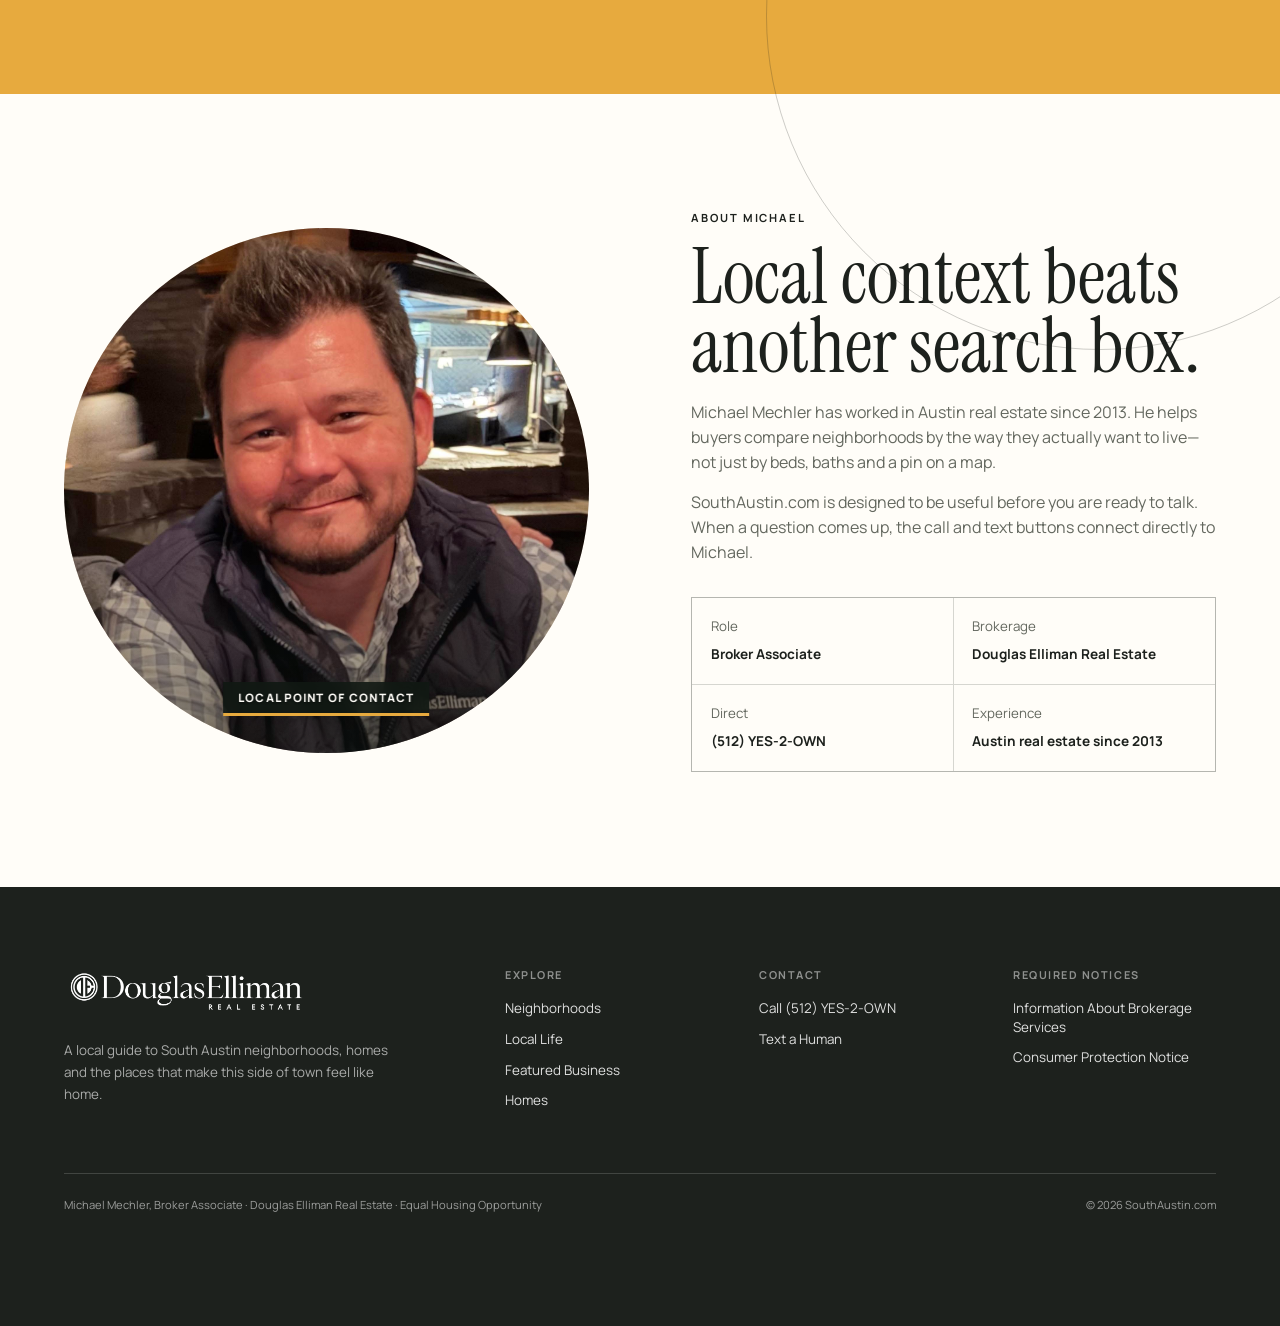
==== commit 7eb6ebb4: "Add files via upload" ====
--- a/index.html
+++ b/index.html
@@ -869,6 +869,8 @@
       line-height: 1.6;
     }
     .footer-bottom p { margin: 0; }
+    .footer-credentials { display: flex; flex-wrap: wrap; gap: 0; }
+    .footer-credentials span:not(:last-child)::after { content: " · "; white-space: pre; }
 
     .mobile-actions { display: none; }
 
@@ -900,34 +902,38 @@
     @media (max-width: 760px) {
       body { padding-bottom: 70px; }
       .site-header {
-        min-height: 54px;
-        height: 54px;
-        padding: 0 .7rem 0 .35rem;
+        min-height: 60px;
+        height: 60px;
+        padding: 0 14px;
       }
       .brand {
-        width: 118px;
+        display: flex;
+        align-items: center;
+        width: auto;
+        height: 100%;
         overflow: visible;
       }
       .brand-logo {
-        width: 185px;
-        max-width: none;
-        height: auto;
-        max-height: 42px;
-        transform: translateX(-10px) scale(1.62);
-        transform-origin: left center;
+        display: block;
+        width: auto;
+        height: 43px;
+        max-width: 170px;
+        object-fit: contain;
+        transform: none;
+        margin: 0;
       }
       .header-actions { display: none; }
       .menu-toggle {
         display: block;
-        width: 40px;
-        height: 40px;
+        width: 44px;
+        height: 44px;
       }
       .main-nav {
         display: flex;
         position: fixed;
         z-index: 110;
-        inset: 54px 0 0;
-        height: calc(100dvh - 54px);
+        inset: 60px 0 0;
+        height: calc(100dvh - 60px);
         flex-direction: column;
         justify-content: flex-start;
         align-items: stretch;
@@ -957,7 +963,7 @@
         font-weight: 400;
       }
       .main-nav a::after { display: none; }
-      .hero { display: flex; flex-direction: column; padding-top: 54px; }
+      .hero { display: flex; flex-direction: column; padding-top: 60px; }
       .hero-copy { min-height: 72vh; padding: 7rem 1.2rem 3rem; }
       .hero-copy::before { width: 270px; right: -90px; top: 15%; }
       .hero h1 { font-size: clamp(5.4rem, 24vw, 8rem); }
@@ -989,6 +995,8 @@
       .footer-main { grid-template-columns: 1fr; gap: 2.2rem; }
       .footer-brand { grid-column: auto; }
       .footer-bottom { flex-direction: column; align-items: flex-start; }
+      .footer-credentials { display: grid; gap: .18rem; }
+      .footer-credentials span::after { content: none !important; }
       .local-guide-links { align-items: flex-start; }
       .about-name-label {
         left: 50%;
@@ -1277,8 +1285,8 @@
           <div class="local-guide-links">
             <span>Explore more Austin</span>
             <div class="local-guide-text-links">
-              <a href="https://atxfood.com/" target="_blank" rel="noopener">Food</a>
-              <a href="https://atxdrinks.com/" target="_blank" rel="noopener">Drinks</a>
+              <a href="https://atxfood.com/" target="_blank" rel="noopener">atxfood.com</a>
+              <a href="https://atxdrinks.com/" target="_blank" rel="noopener">atxdrinks.com</a>
             </div>
           </div>
         </div>
@@ -1377,7 +1385,7 @@
     </div>
 
     <div class="footer-bottom">
-      <p>Michael Mechler, Broker Associate · Douglas Elliman Real Estate · Equal Housing Opportunity</p>
+      <p class="footer-credentials"><span>Michael Mechler, Broker Associate</span><span>Douglas Elliman Real Estate</span><span>Equal Housing Opportunity</span></p>
       <p>© <span id="current-year">2026</span> SouthAustin.com</p>
     </div>
   </footer>
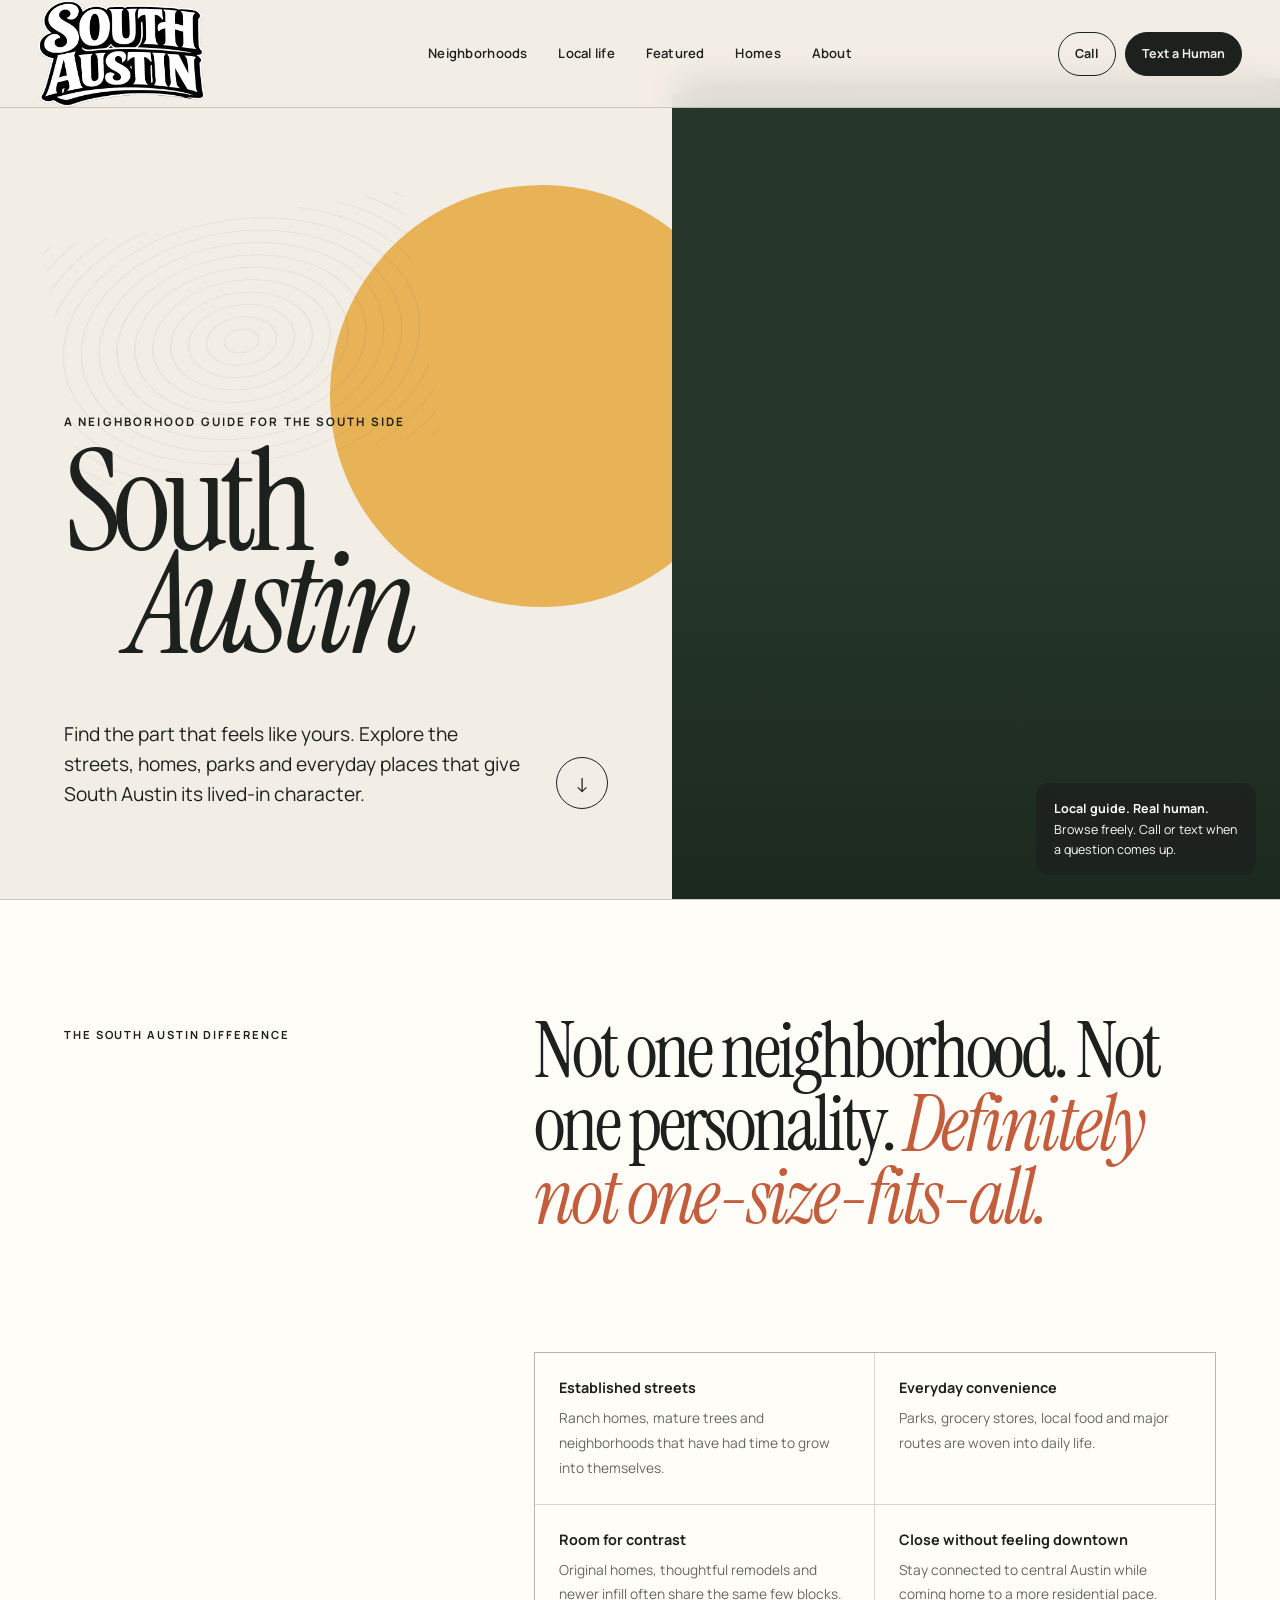
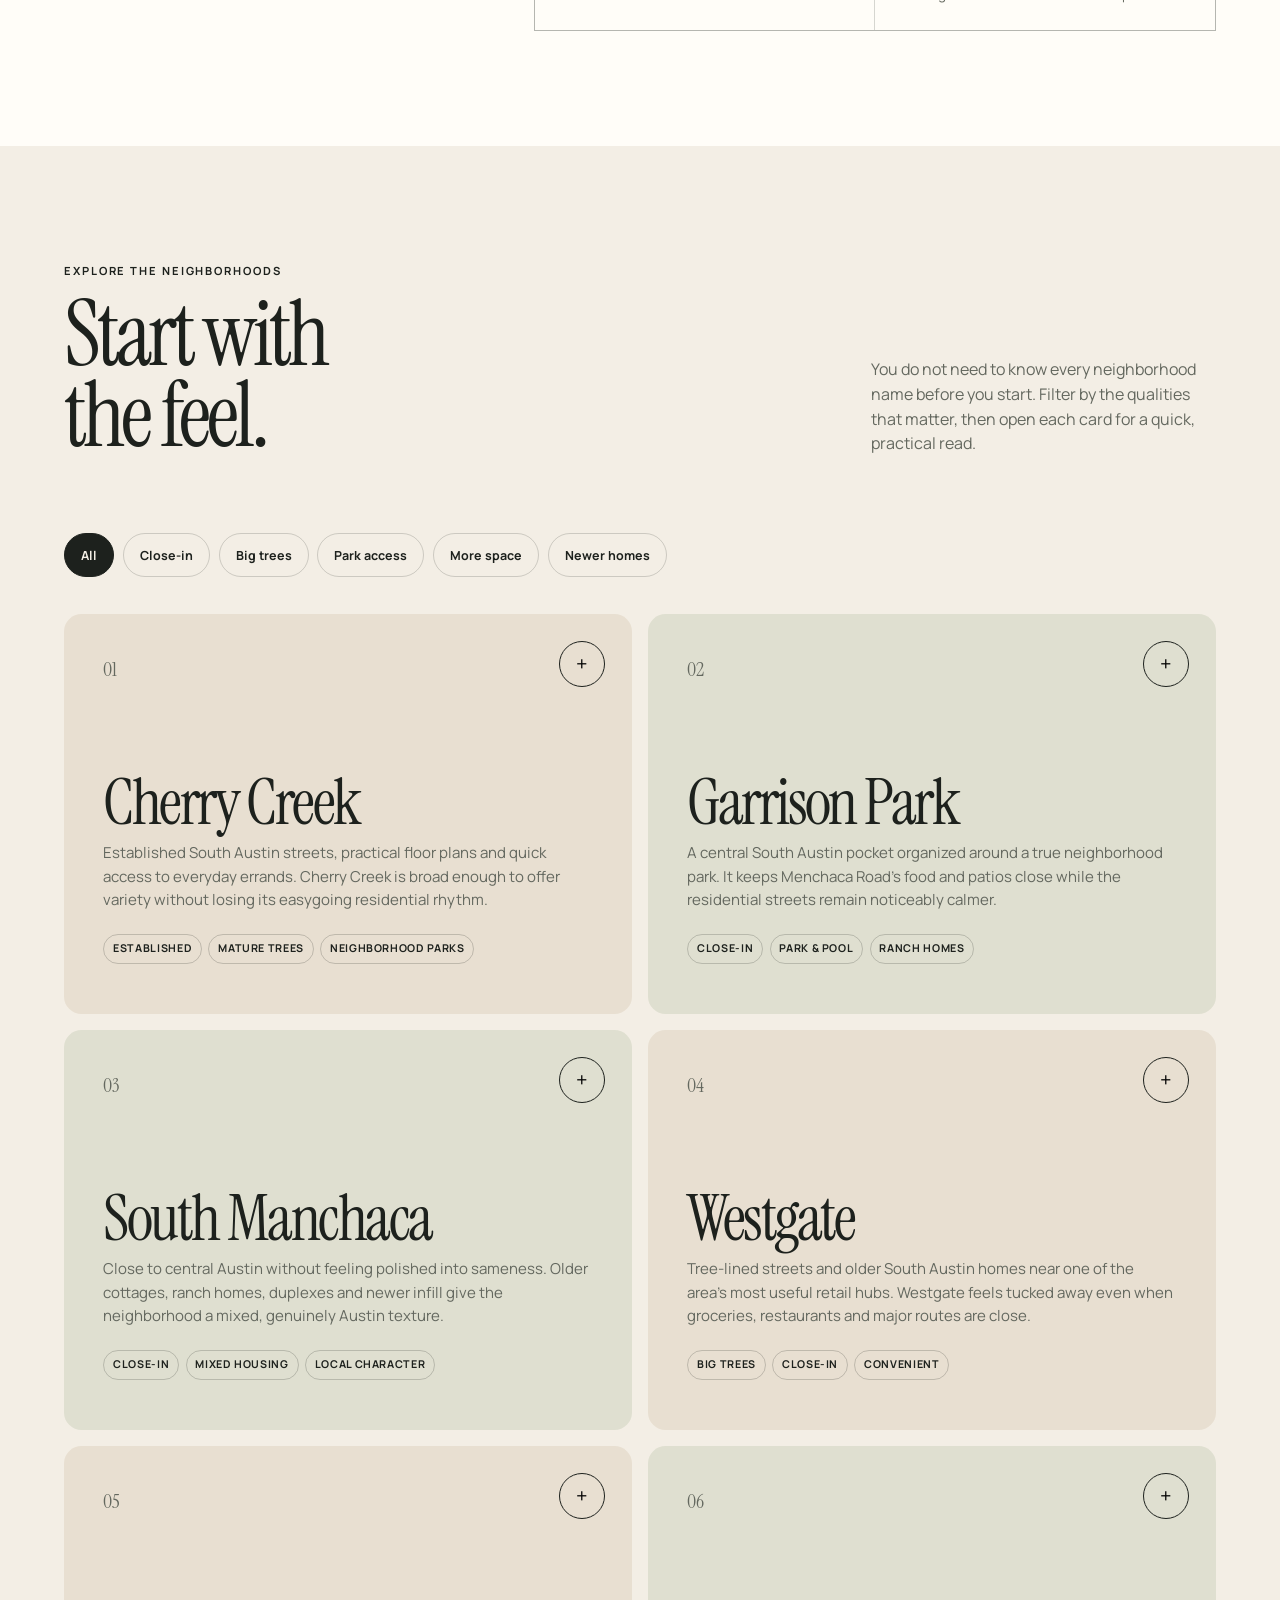
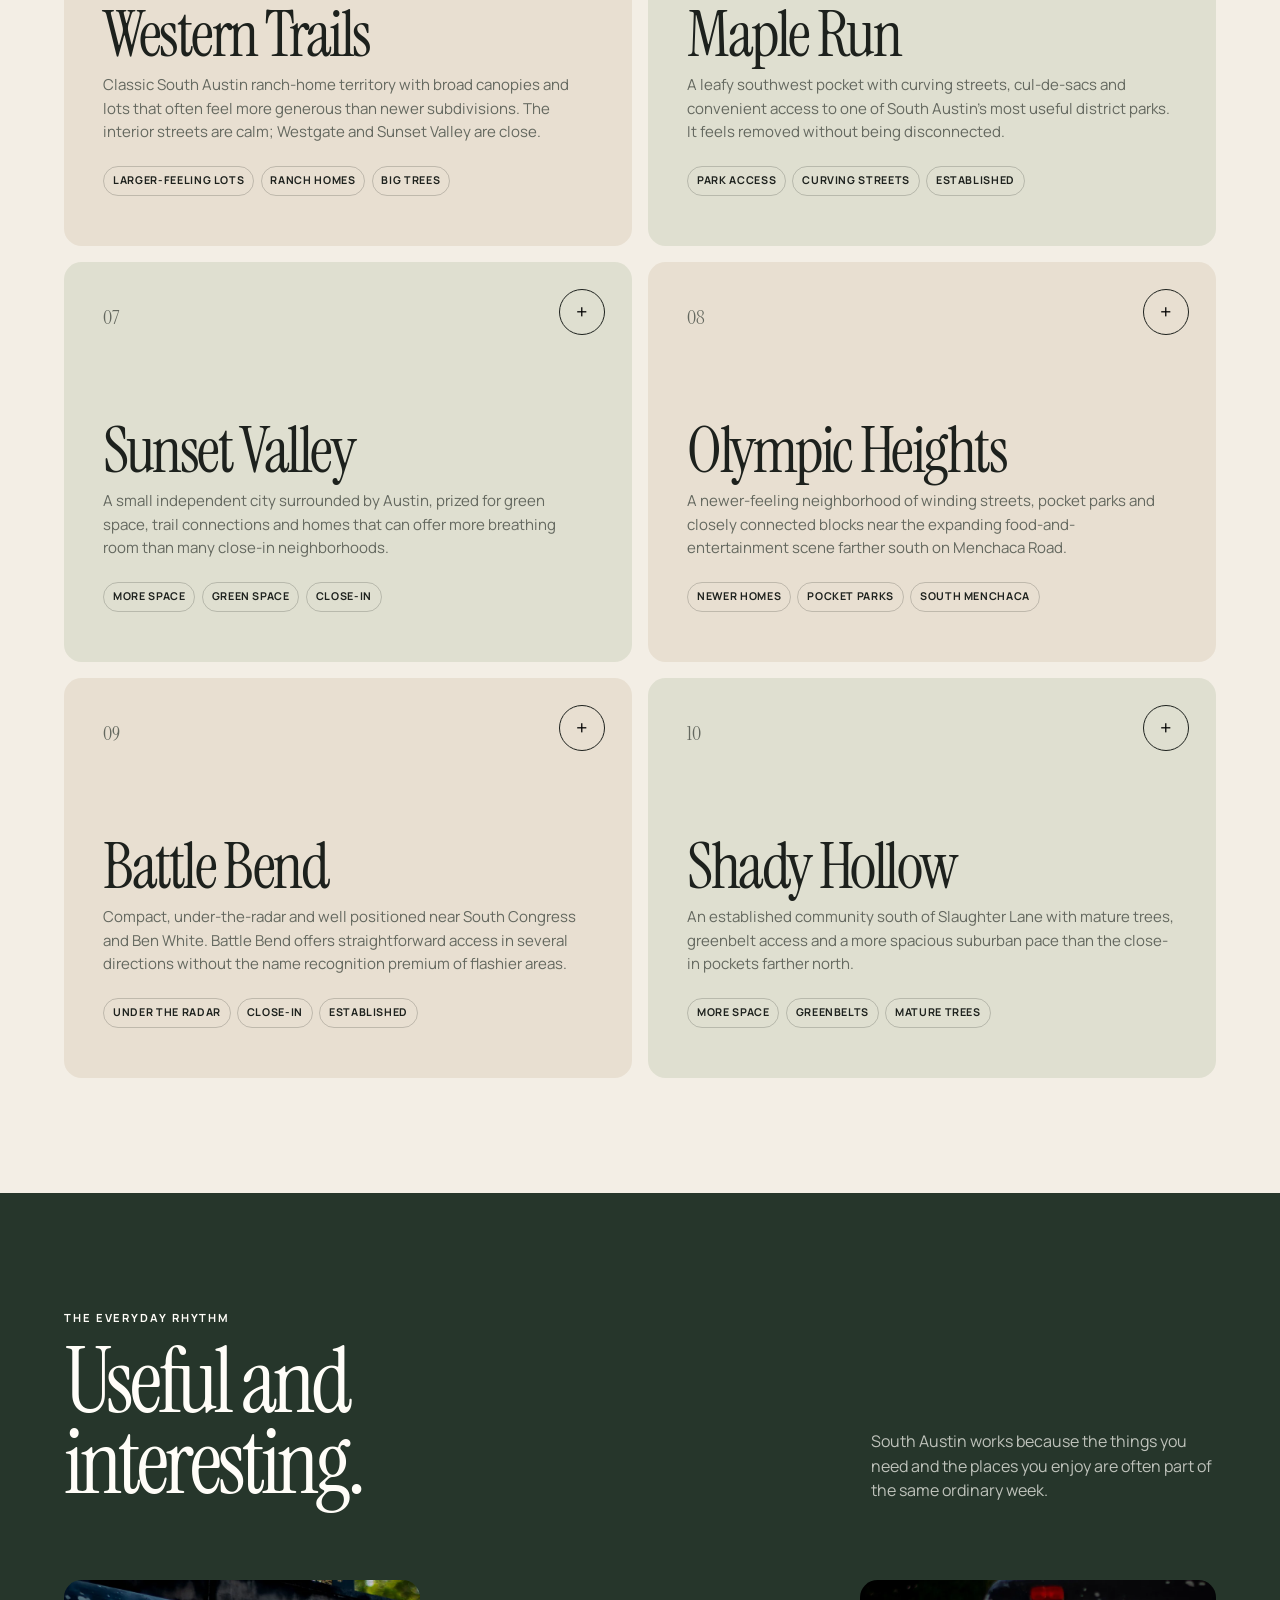
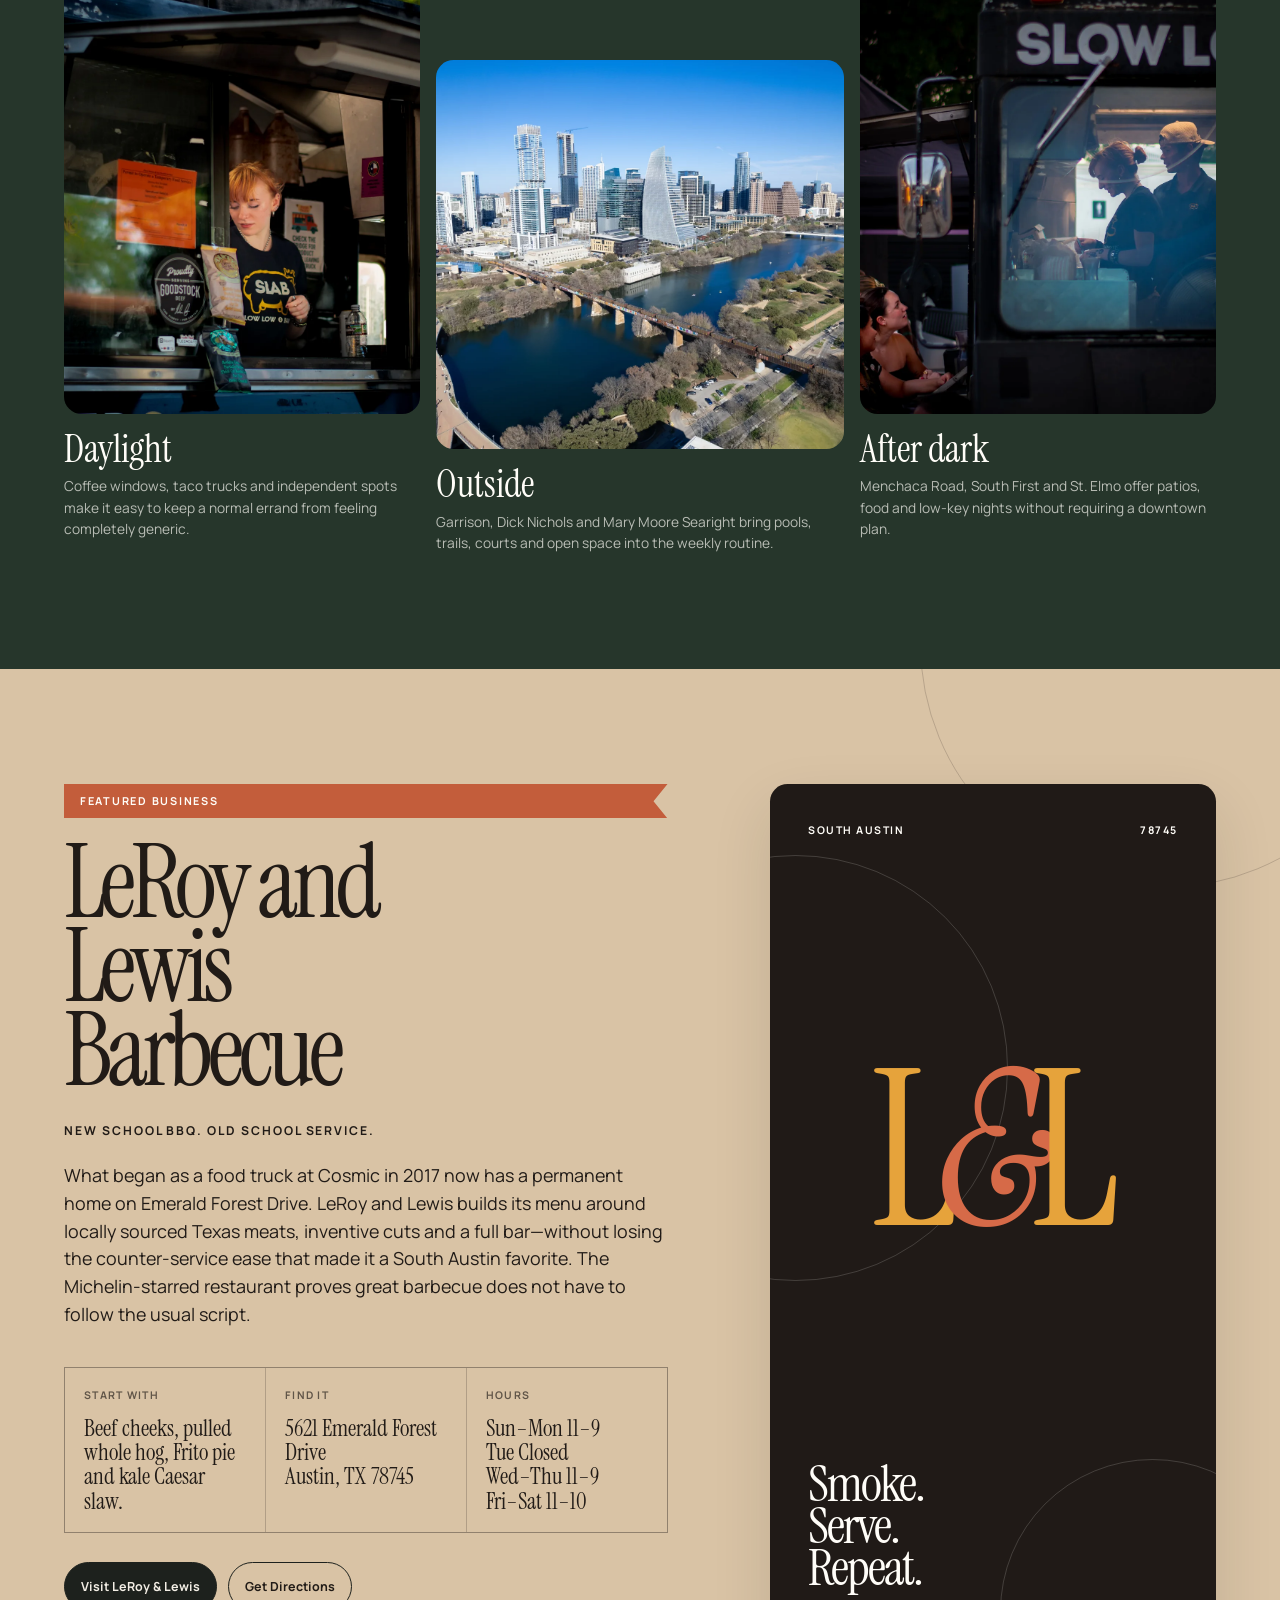
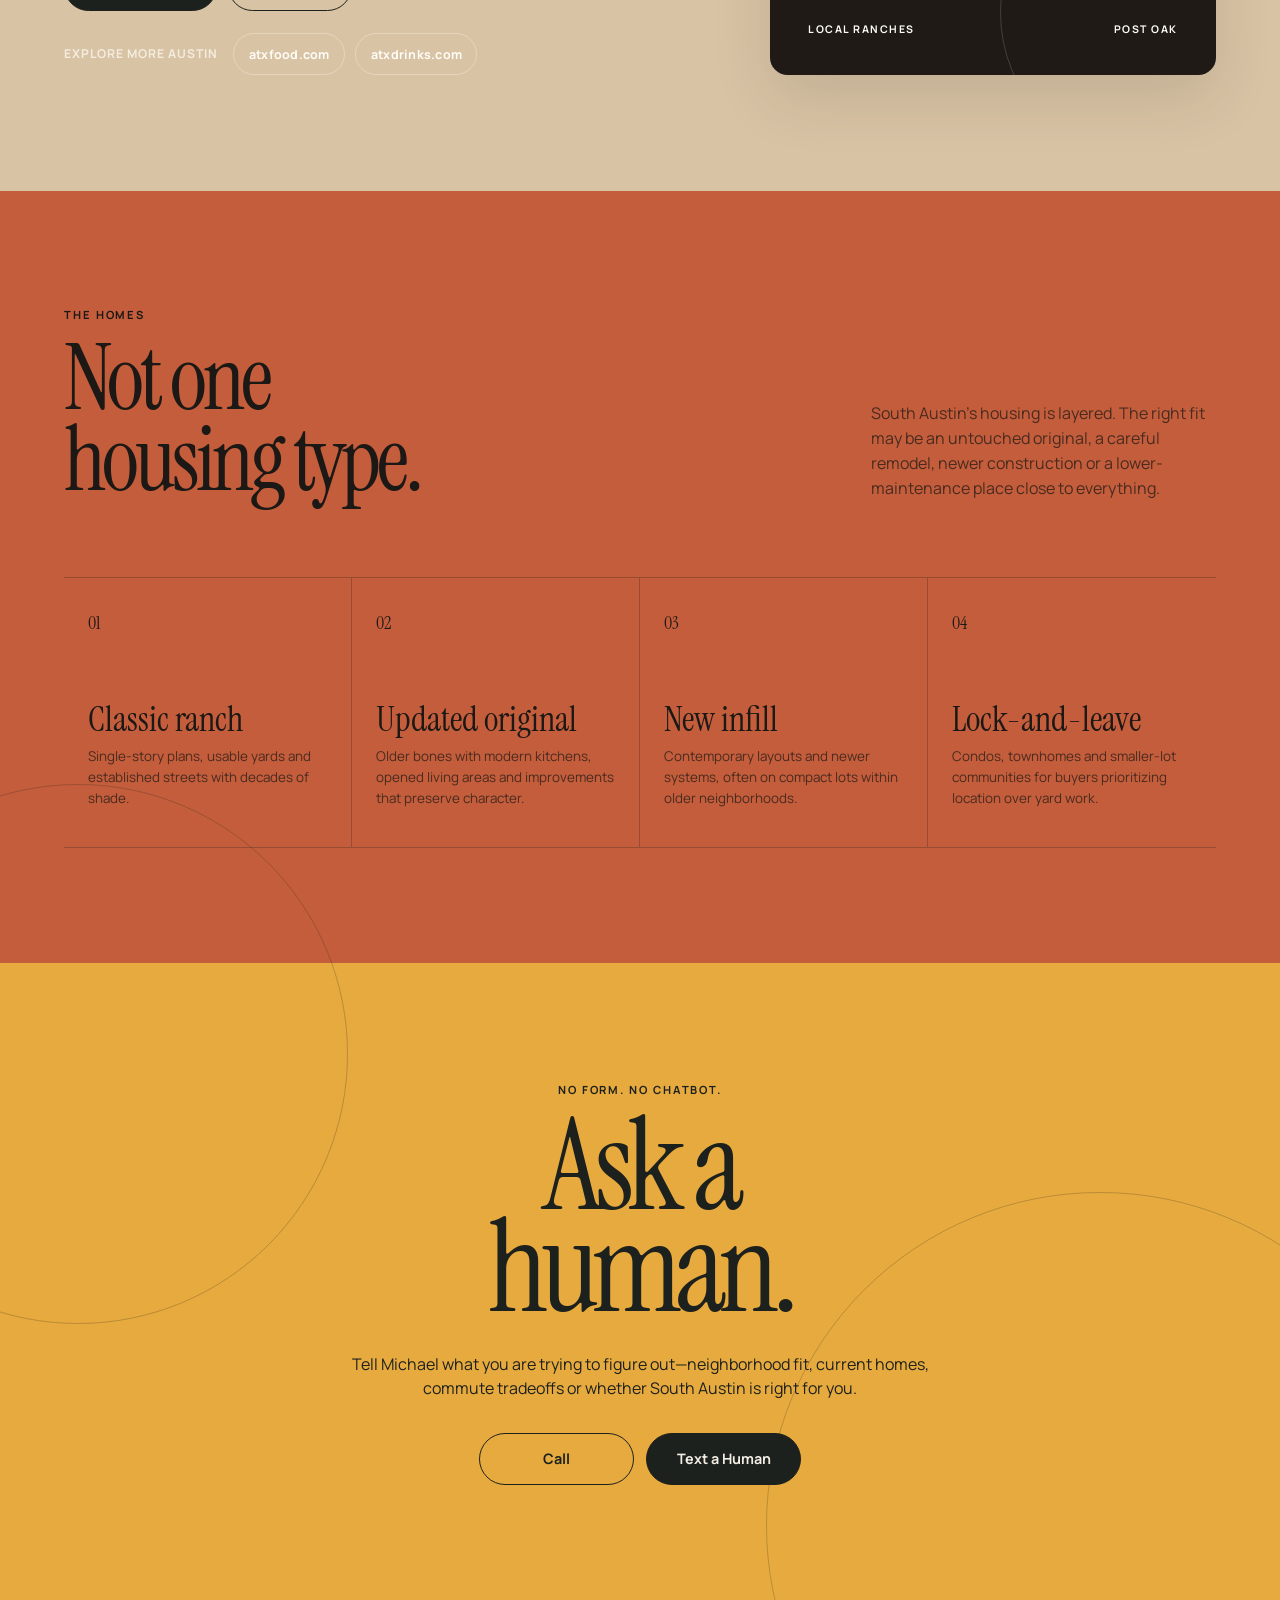
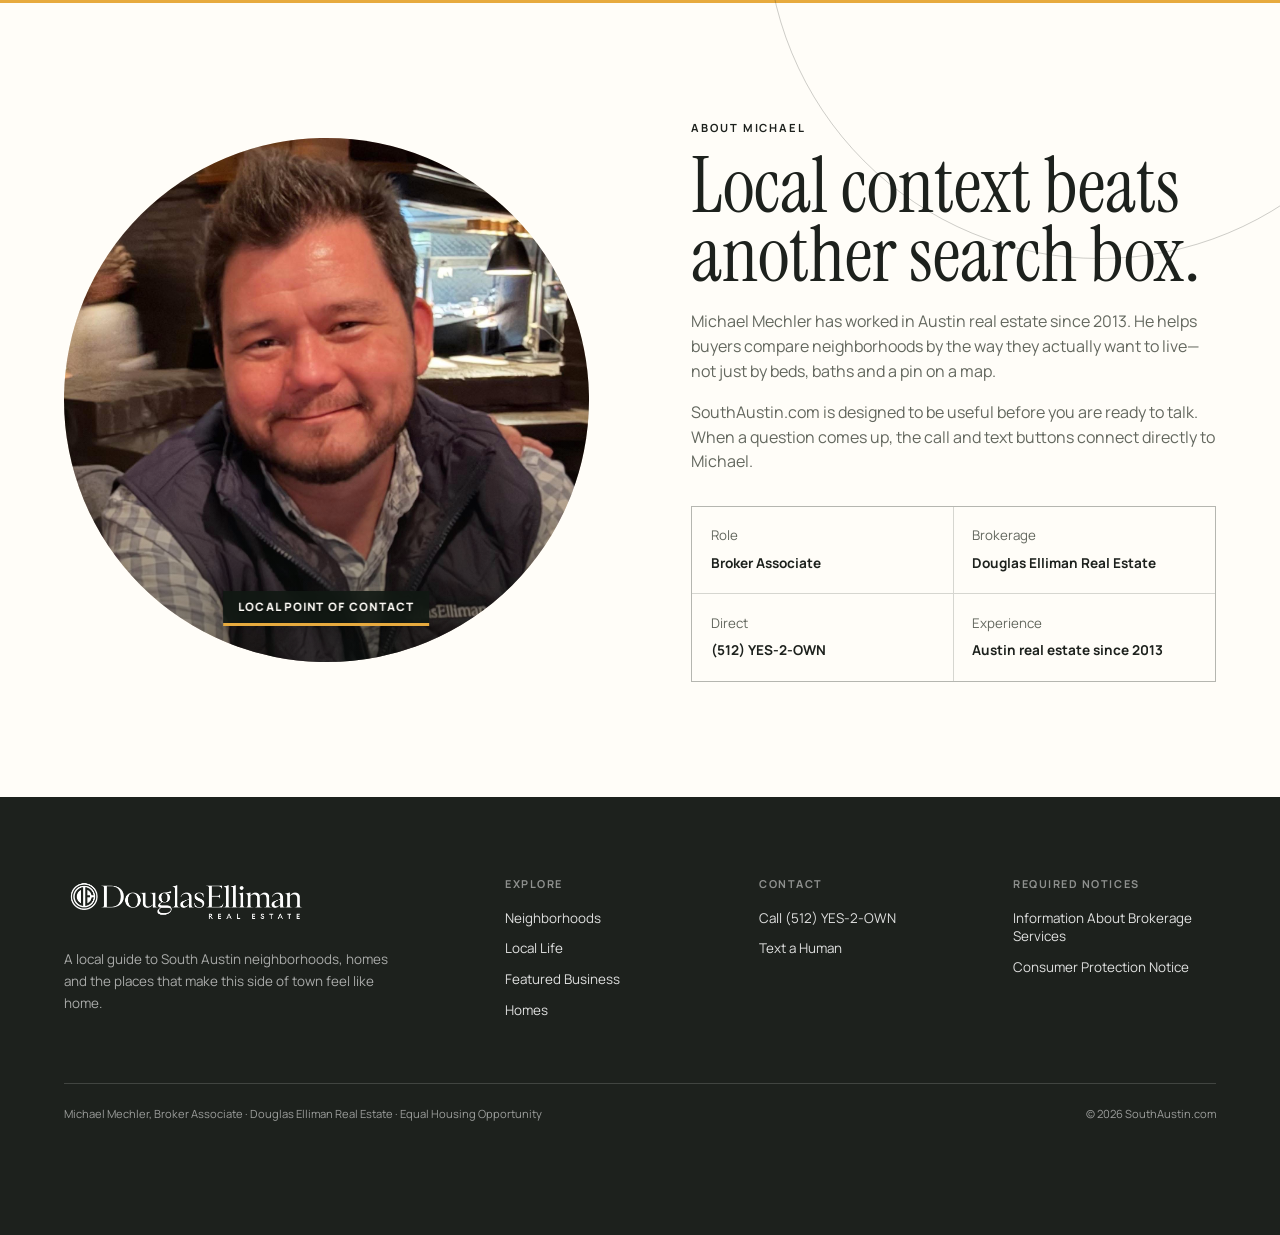
==== commit a52fc840: "Update index.html" ====
--- a/index.html
+++ b/index.html
@@ -1063,7 +1063,7 @@
         </div>
       </div>
       <div class="hero-image">
-        <img src="assets/canopy.webp" alt="A tree-canopied residential street">
+        <img src="assets/south-congress.jpeg" alt="South Congress Aerial">
         <div class="photo-note"><strong>Local guide. Real human.</strong>Browse freely. Call or text when a question comes up.</div>
       </div>
     </section>
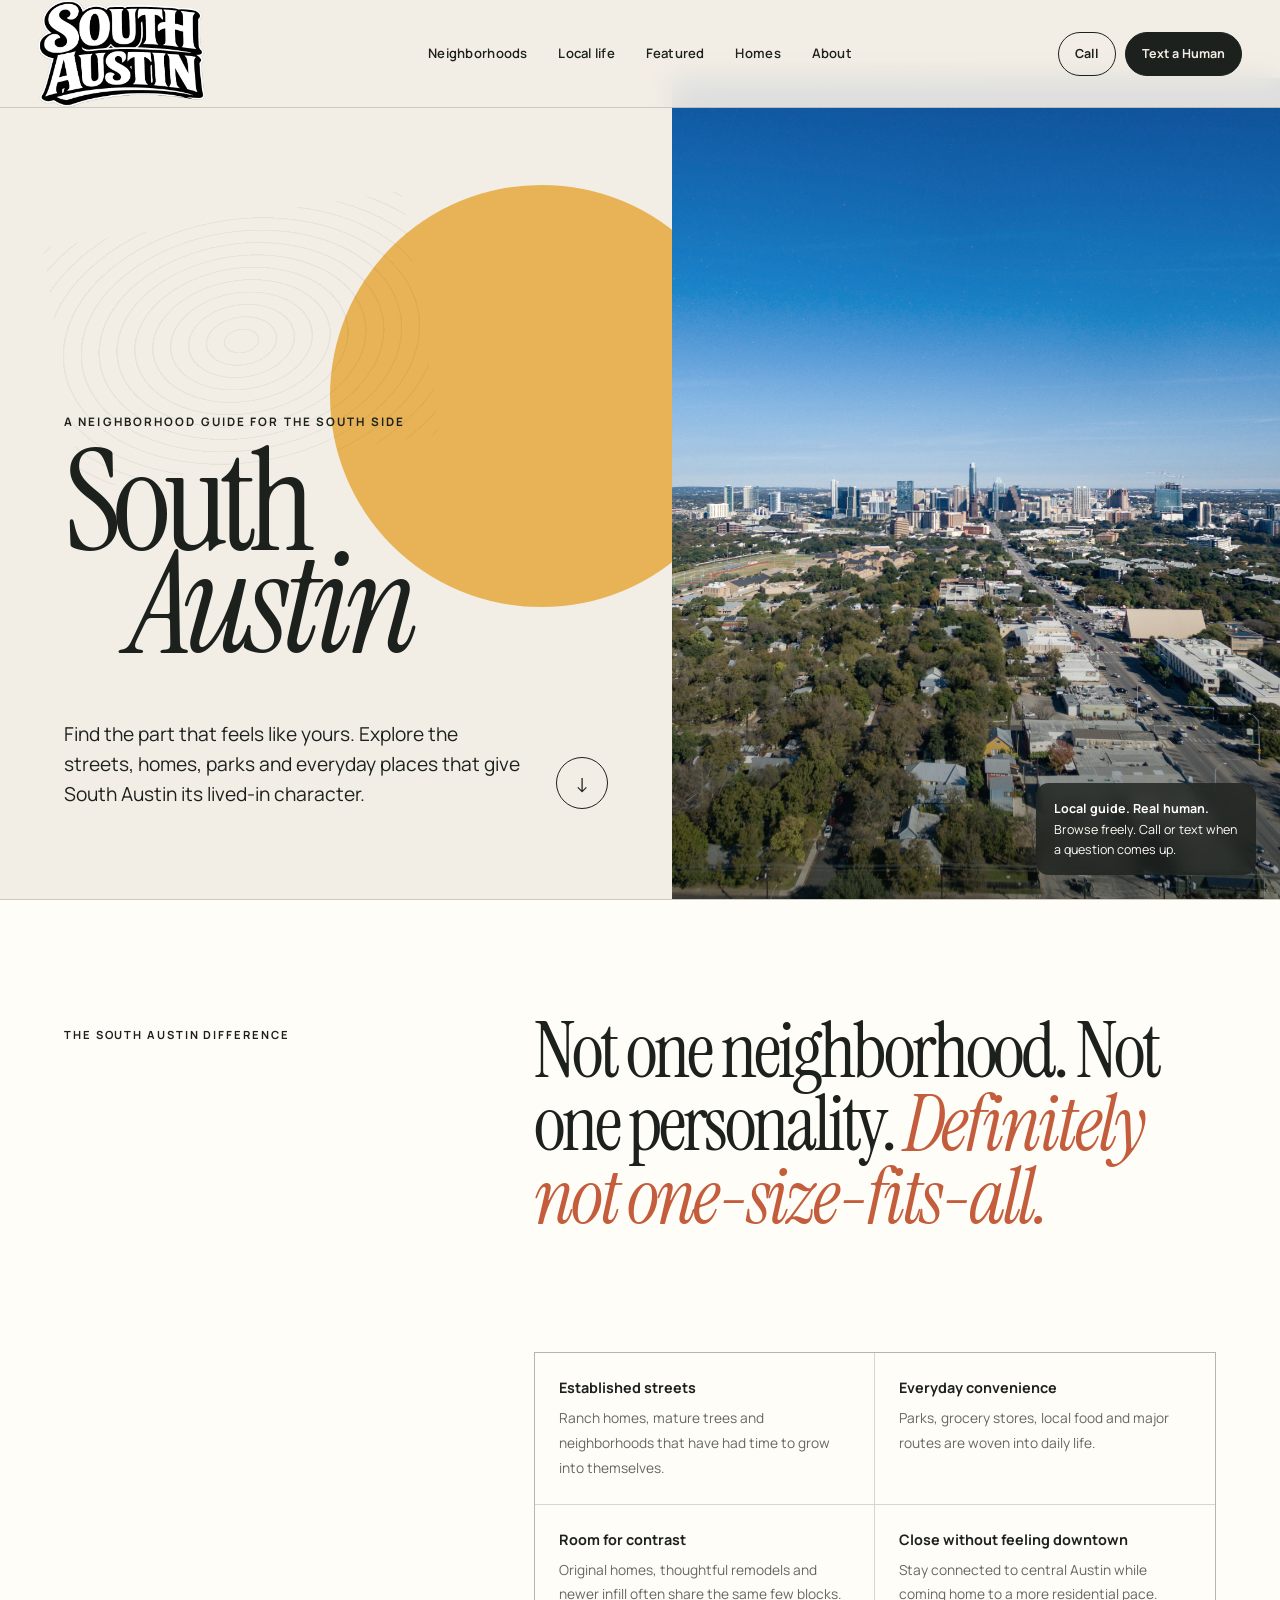
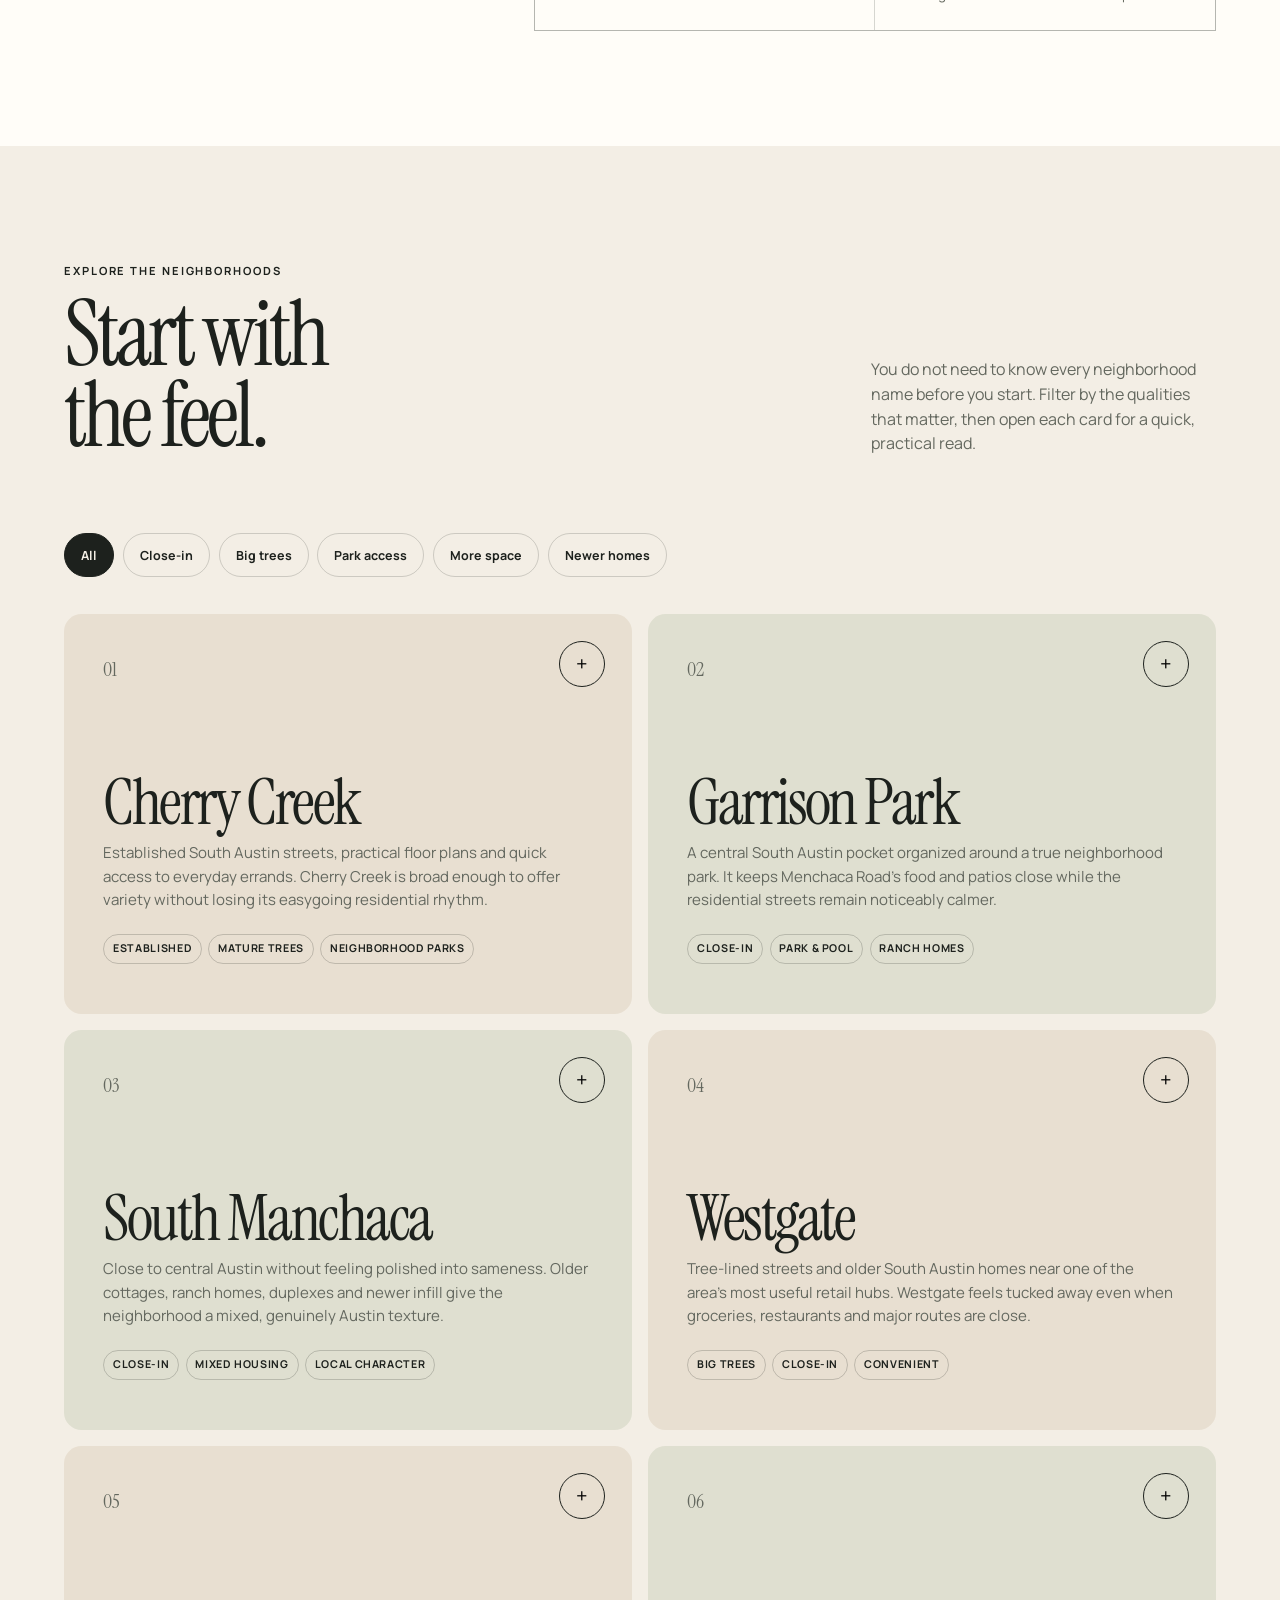
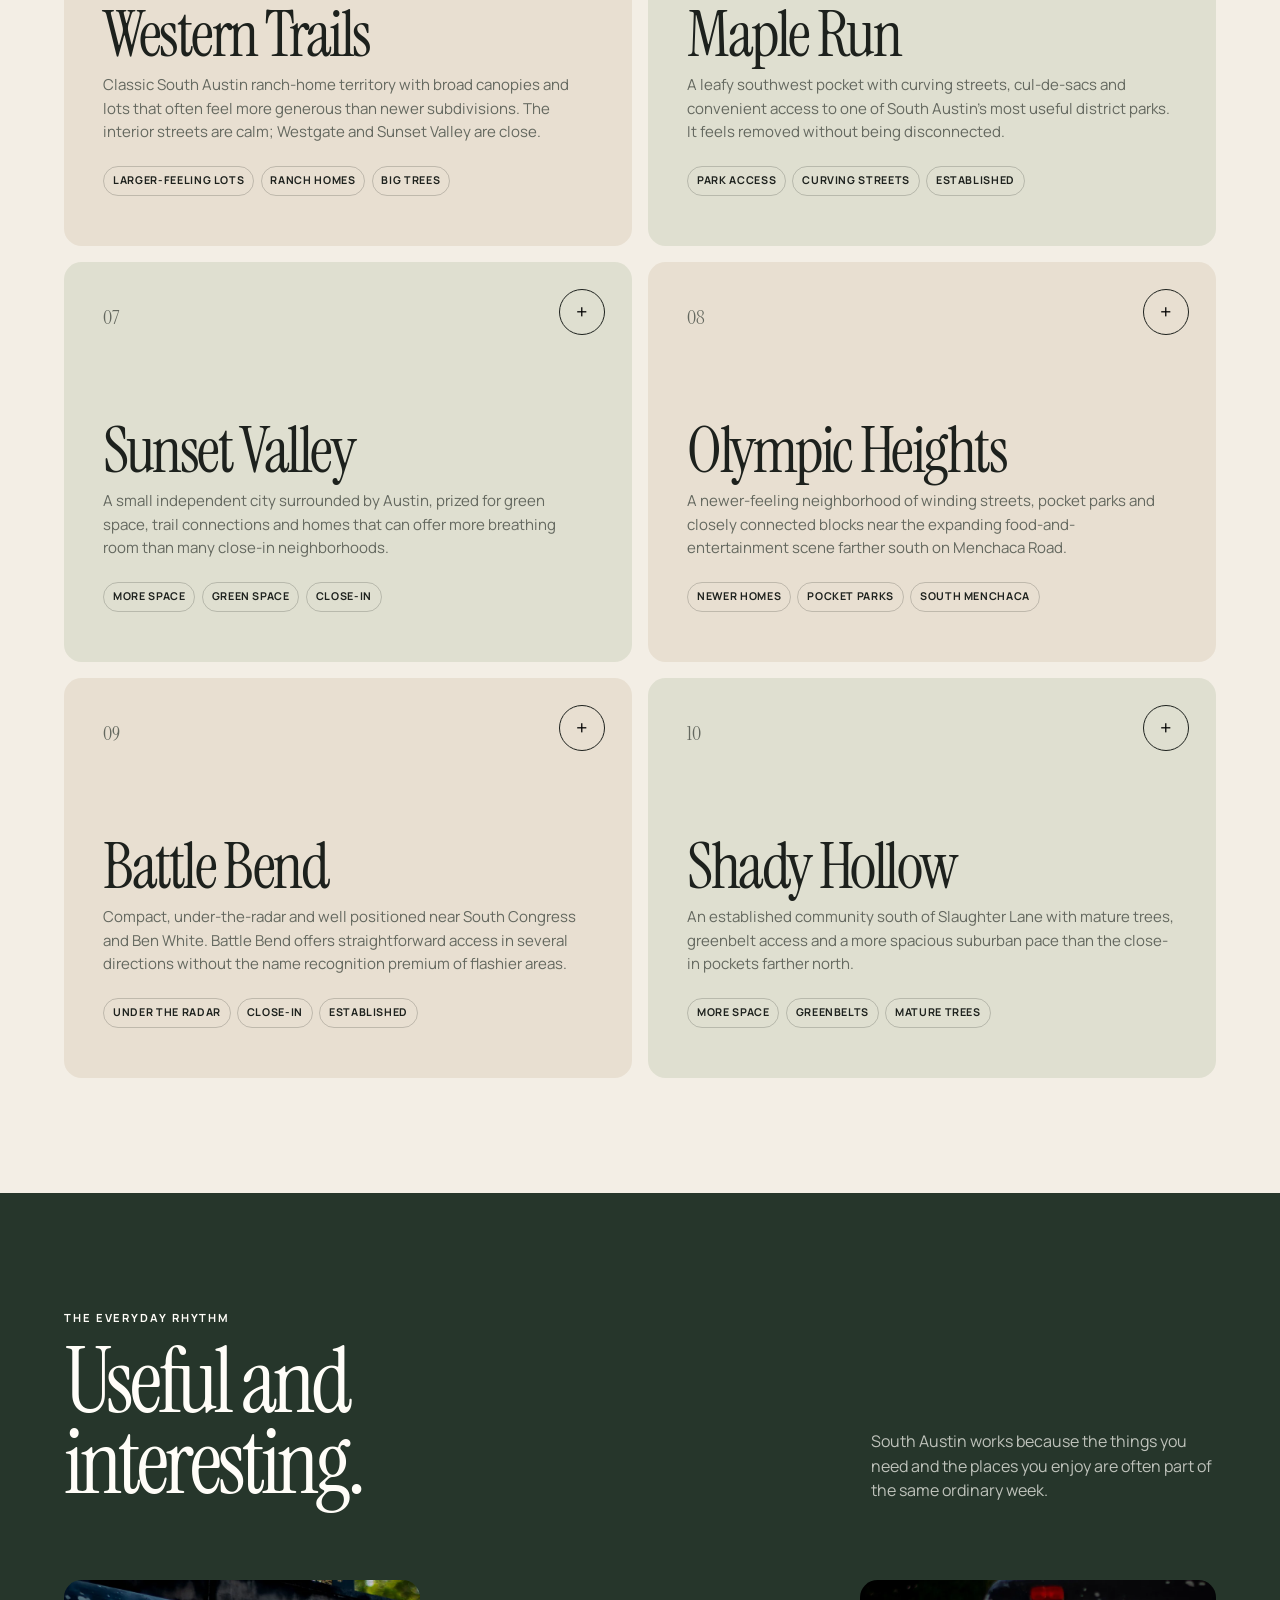
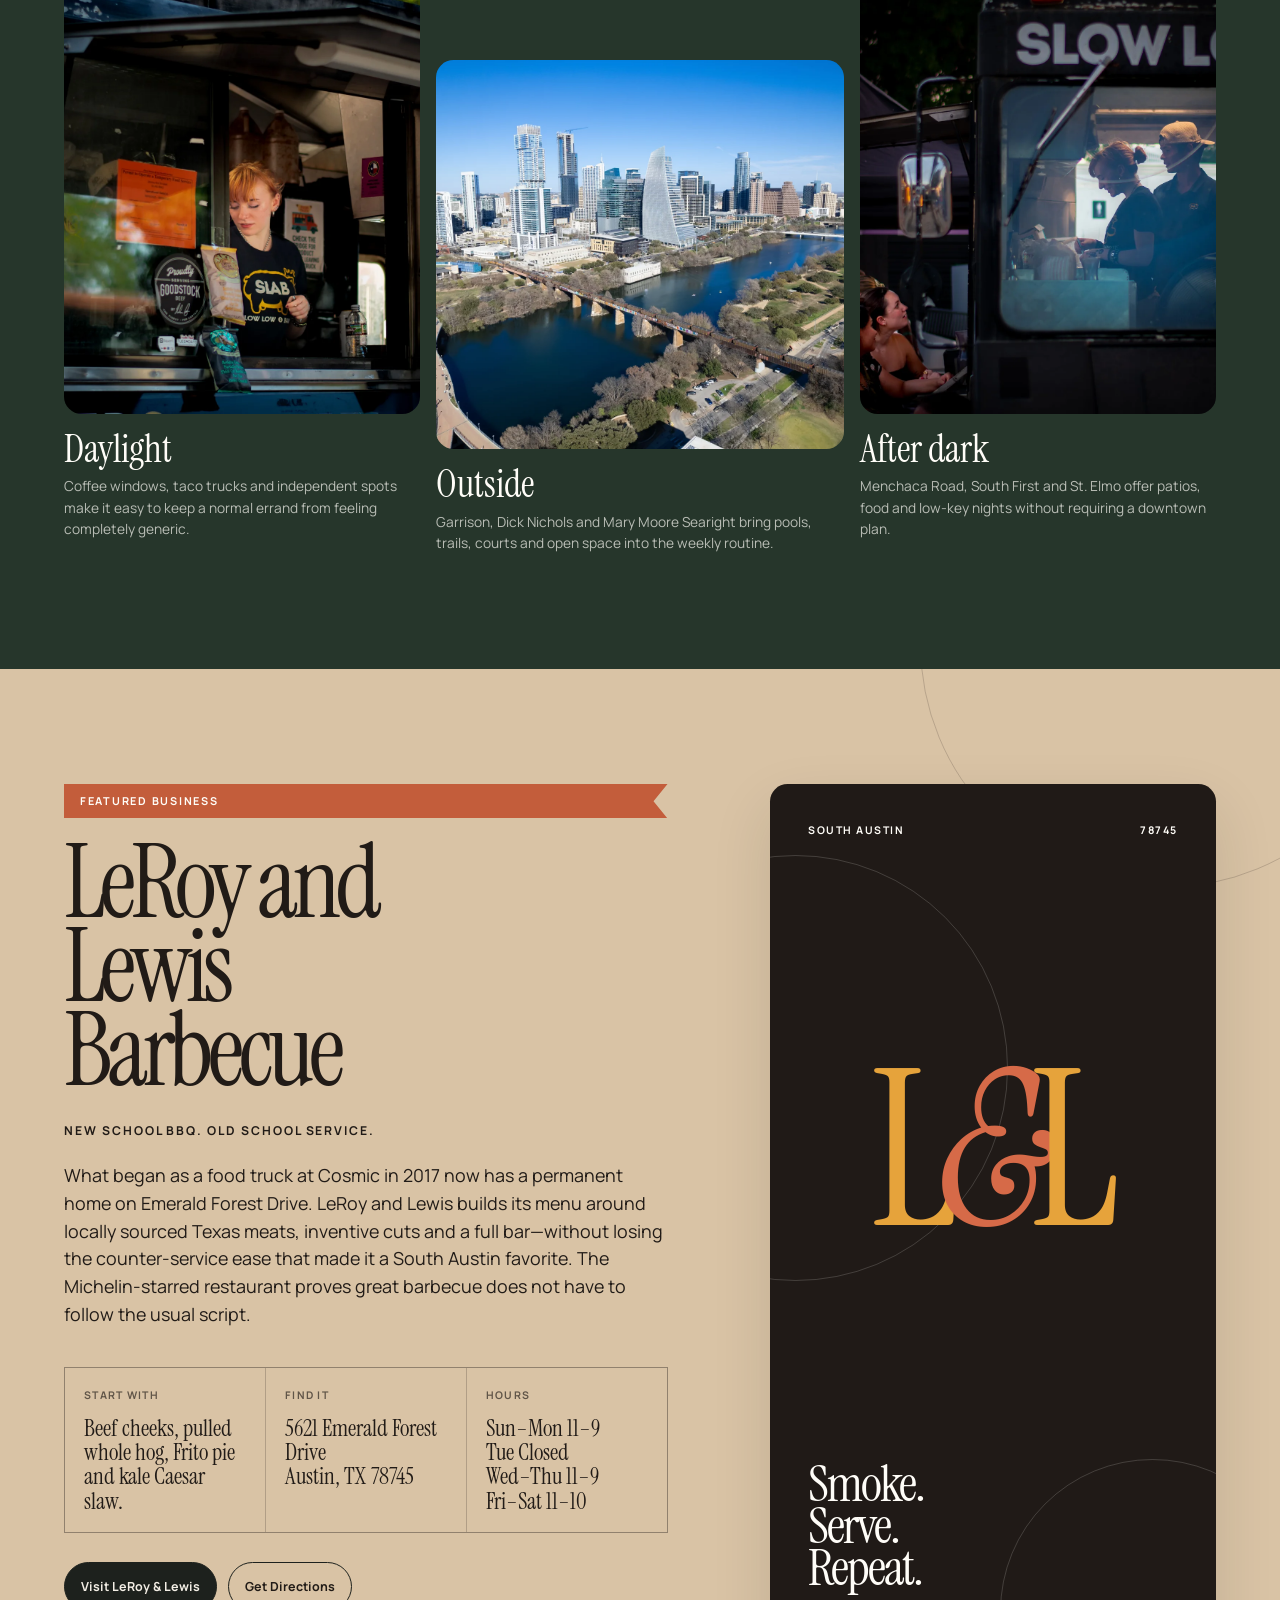
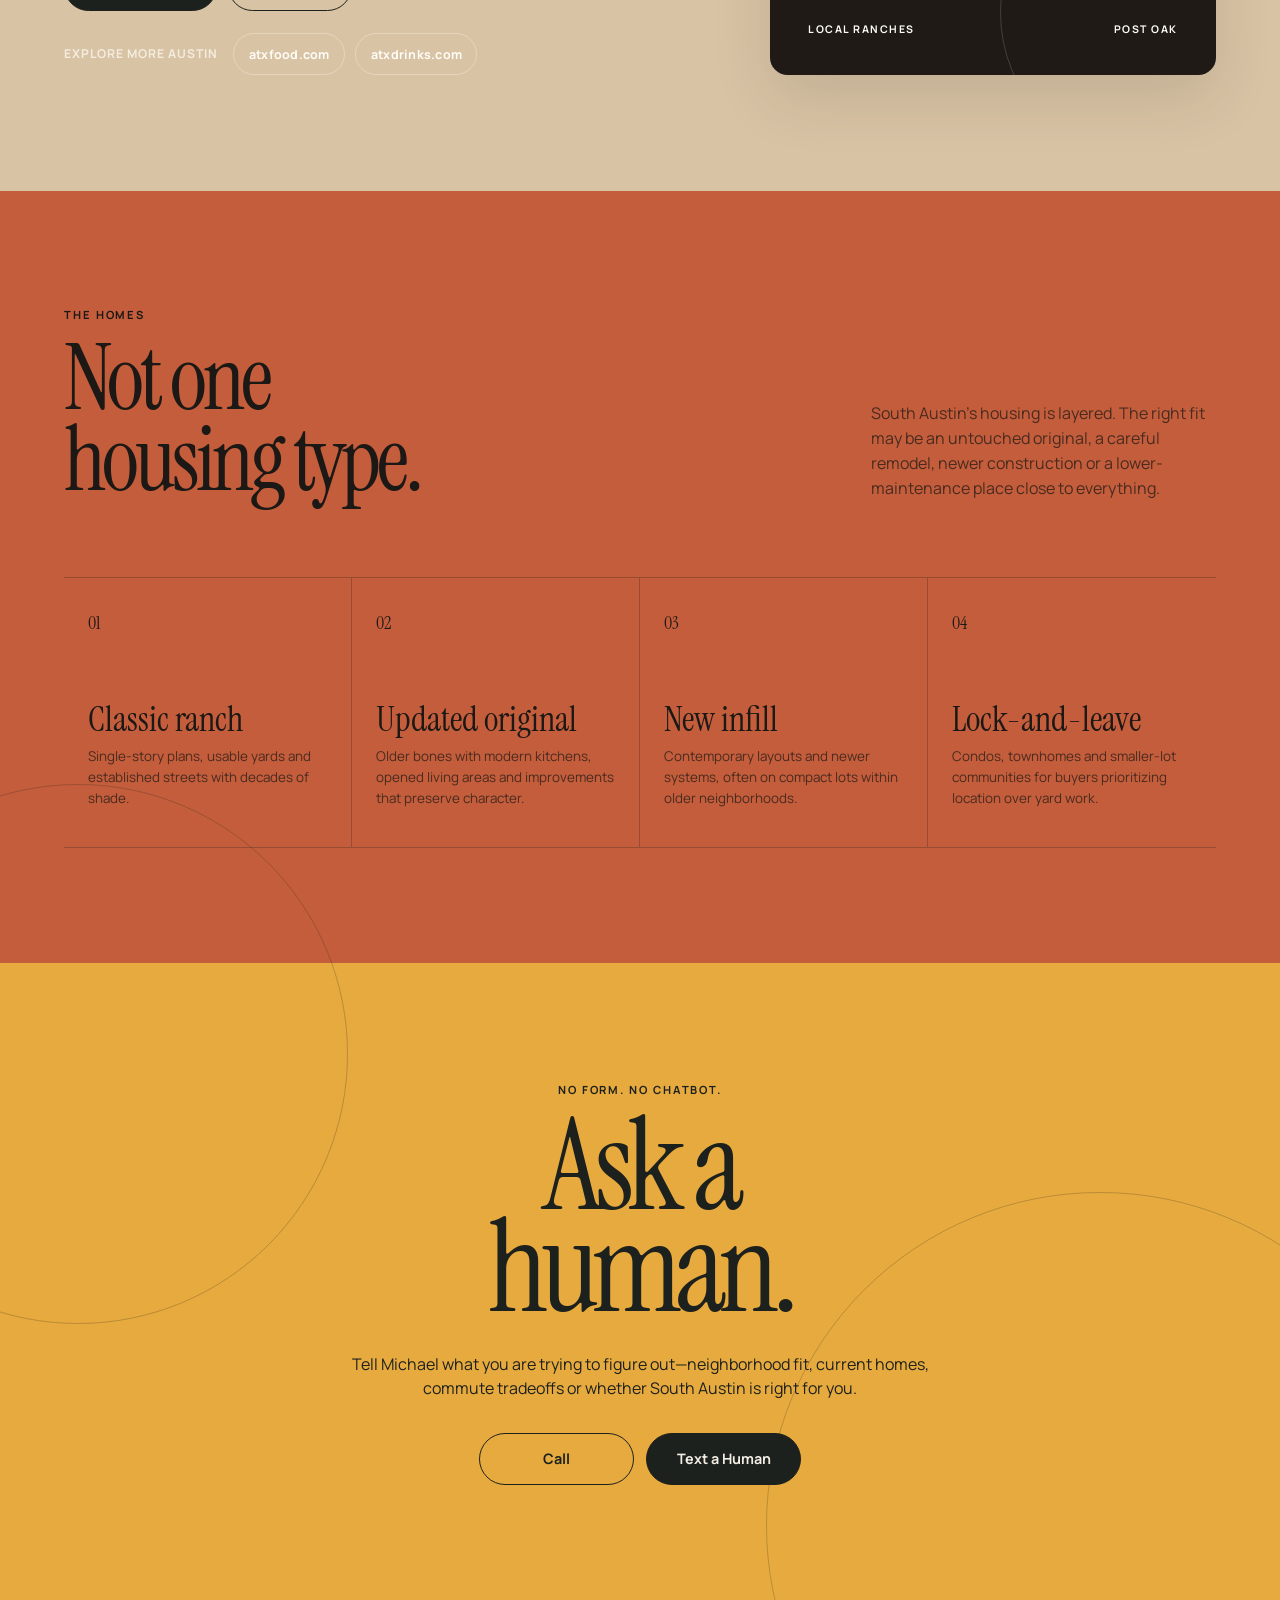
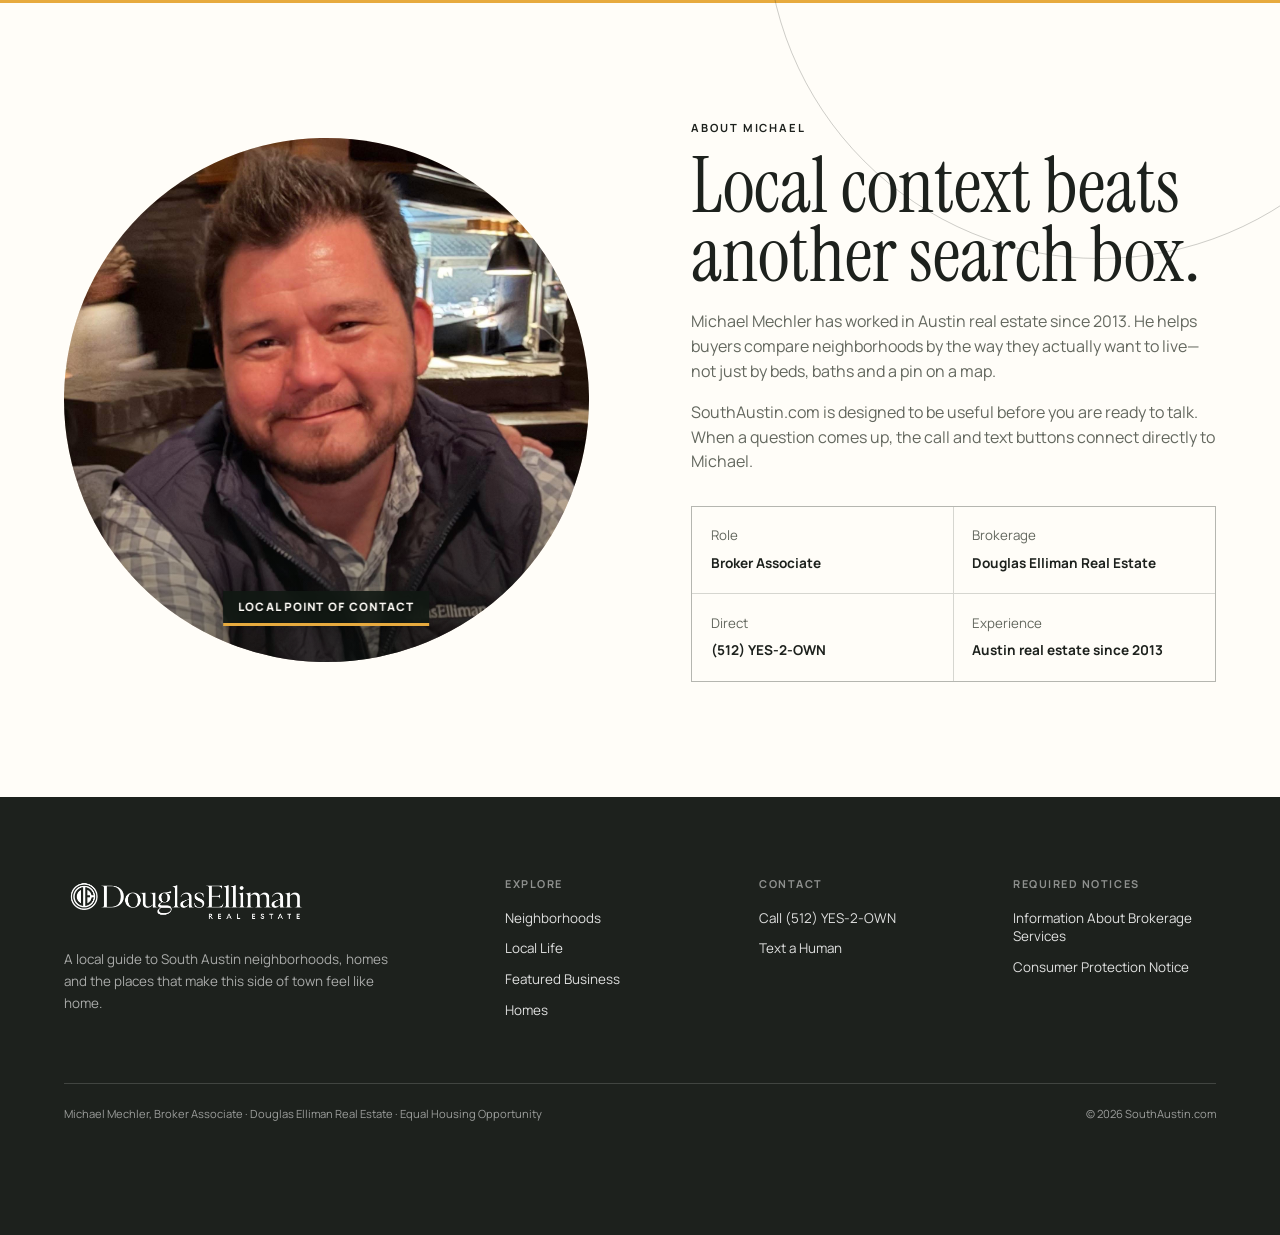
==== commit 80cb9438: "Update index.html" ====
--- a/index.html
+++ b/index.html
@@ -1063,7 +1063,7 @@
         </div>
       </div>
       <div class="hero-image">
-        <img src="assets/south-congress.jpeg" alt="South Congress Aerial">
+        <img src="assets/south-congress.jpg" alt="South Congress Aerial">
         <div class="photo-note"><strong>Local guide. Real human.</strong>Browse freely. Call or text when a question comes up.</div>
       </div>
     </section>
